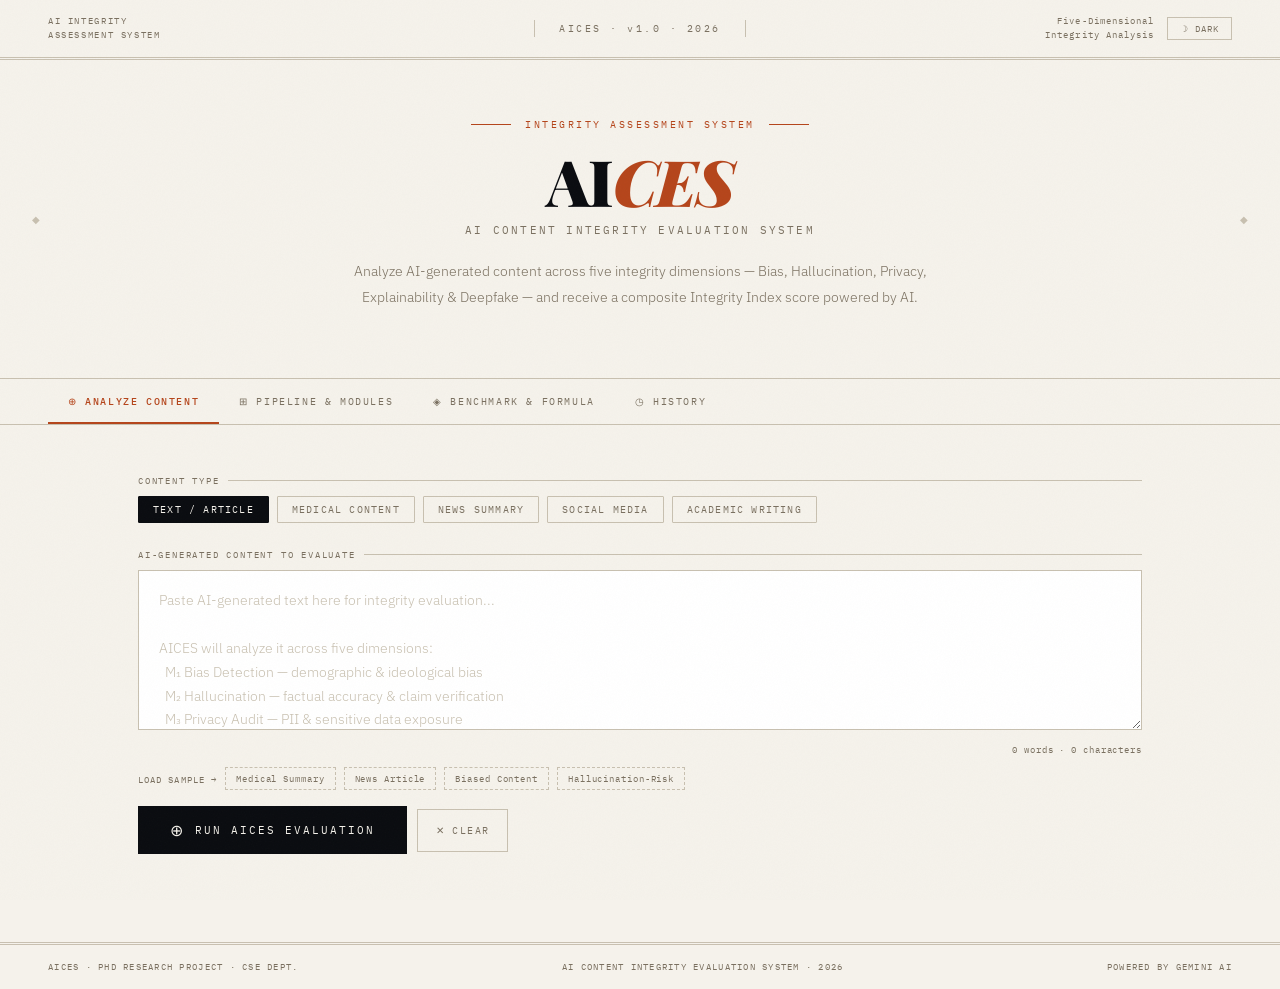
==== frontend/index.html @ 32c62f18 "Added 1st phase files" ====
<!DOCTYPE html>
<html lang="en">
<head>
<meta charset="UTF-8"/>
<meta name="viewport" content="width=device-width, initial-scale=1.0"/>
<title>AICES — AI Content Integrity Evaluation System</title>
<link href="https://fonts.googleapis.com/css2?family=Playfair+Display:ital,wght@0,700;0,900;1,700&family=IBM+Plex+Mono:wght@300;400;500&family=IBM+Plex+Sans:wght@300;400;500;600&display=swap" rel="stylesheet"/>
<style>
:root{--ink:#0a0c10;--paper:#f5f2eb;--cream:#ede9df;--rule:#c8c0b0;--accent:#b5451b;--accentL:#e05c30;--blue:#1a3a5c;--gold:#c8960c;--green:#1d6348;--violet:#4a2d7a;--text:#1c1a16;--muted:#7a7060}
*,*::before,*::after{box-sizing:border-box;margin:0;padding:0}
html{scroll-behavior:smooth}
body{background:var(--paper);color:var(--text);font-family:'IBM Plex Sans',sans-serif;font-size:15px;line-height:1.7;overflow-x:hidden;min-height:100vh}
body::after{content:'';position:fixed;inset:0;background-image:url("data:image/svg+xml,%3Csvg xmlns='http://www.w3.org/2000/svg' width='300' height='300'%3E%3Cfilter id='n'%3E%3CfeTurbulence type='fractalNoise' baseFrequency='0.75' numOctaves='4' stitchTiles='stitch'/%3E%3C/filter%3E%3Crect width='300' height='300' filter='url(%23n)' opacity='0.035'/%3E%3C/svg%3E");pointer-events:none;z-index:9999;opacity:0.6}

/* ── MASTHEAD ── */
.masthead{border-bottom:3px double var(--rule);padding:14px 48px;display:grid;grid-template-columns:1fr auto 1fr;align-items:center;gap:20px;background:var(--paper);position:sticky;top:0;z-index:100}
.mast-left{font-family:'IBM Plex Mono',monospace;font-size:9px;letter-spacing:0.18em;color:var(--muted);text-transform:uppercase;line-height:1.6}
.mast-center{text-align:center;font-family:'IBM Plex Mono',monospace;font-size:10px;letter-spacing:0.25em;color:var(--muted);border-left:1px solid var(--rule);border-right:1px solid var(--rule);padding:0 24px}
.mast-right{text-align:right;display:flex;align-items:center;justify-content:flex-end;gap:12px}

/* ── DARK MODE TOGGLE ── */
.dark-toggle{font-family:'IBM Plex Mono',monospace;font-size:9px;letter-spacing:0.12em;text-transform:uppercase;padding:5px 12px;border:1px solid var(--rule);background:transparent;cursor:pointer;color:var(--muted);transition:all 0.2s}
.dark-toggle:hover{border-color:var(--ink);color:var(--ink)}
body.dark{--ink:#f5f2eb;--paper:#0e0c0a;--cream:#1a1714;--rule:#3a3530;--text:#e8e4dc;--muted:#8a8070;--accent:#e05c30;--accentL:#ff7040}
body.dark .masthead{background:var(--paper)}
body.dark .text-input{background:#1a1714;color:var(--text)}
body.dark .pipe-box{background:#1a1714}
body.dark .module-card{background:#1a1714}
body.dark .metric-cell{background:#1a1714}
body.dark .metric-cell:hover{background:var(--cream)}
body.dark .formula-box{background:#1a1714}

/* ── HERO ── */
.hero{text-align:center;padding:56px 48px 40px;border-bottom:1px solid var(--rule);position:relative}
.hero::before,.hero::after{content:'◆';position:absolute;top:50%;transform:translateY(-50%);font-size:10px;color:var(--rule)}
.hero::before{left:32px}.hero::after{right:32px}
.project-tag{font-family:'IBM Plex Mono',monospace;font-size:10px;letter-spacing:0.25em;color:var(--accent);text-transform:uppercase;margin-bottom:16px;display:flex;align-items:center;justify-content:center;gap:14px}
.project-tag span{width:40px;height:1px;background:var(--accent);display:inline-block}
.main-title{font-family:'Playfair Display',serif;font-size:clamp(32px,5vw,64px);font-weight:900;line-height:1.0;letter-spacing:-0.02em;color:var(--ink);margin-bottom:8px}
.main-title em{font-style:italic;color:var(--accent)}
.subtitle{font-family:'IBM Plex Mono',monospace;font-size:11px;letter-spacing:0.2em;color:var(--muted);text-transform:uppercase;margin-bottom:20px}
.hero-desc{max-width:640px;margin:0 auto 28px;font-size:14px;font-weight:300;color:var(--muted);line-height:1.8}

/* ── TABS ── */
.tabs{display:flex;border-bottom:1px solid var(--rule);background:var(--paper);position:sticky;top:57px;z-index:90;padding:0 48px;overflow-x:auto}
.tab{font-family:'IBM Plex Mono',monospace;font-size:10px;letter-spacing:0.16em;text-transform:uppercase;color:var(--muted);padding:14px 20px 12px;cursor:pointer;border-bottom:2px solid transparent;transition:all 0.2s;white-space:nowrap;user-select:none}
.tab:hover{color:var(--ink)}.tab.active{color:var(--accent);border-bottom-color:var(--accent);font-weight:500}
.panel{display:none;animation:fadeIn 0.3s ease}.panel.active{display:block}
@keyframes fadeIn{from{opacity:0;transform:translateY(6px)}to{opacity:1;transform:translateY(0)}}
.analyzer,.pipeline-panel,.benchmark-panel,.history-panel{padding:48px;max-width:1100px;margin:0 auto}

/* ── INPUT ── */
.input-label{font-family:'IBM Plex Mono',monospace;font-size:9px;letter-spacing:0.2em;text-transform:uppercase;color:var(--muted);margin-bottom:8px;display:flex;align-items:center;gap:8px}
.input-label::after{content:'';flex:1;height:1px;background:var(--rule)}
.content-type-row{display:flex;gap:8px;margin-bottom:14px;flex-wrap:wrap}
.type-btn{font-family:'IBM Plex Mono',monospace;font-size:10px;letter-spacing:0.12em;text-transform:uppercase;padding:6px 14px;border:1px solid var(--rule);background:transparent;cursor:pointer;color:var(--muted);transition:all 0.15s;border-radius:1px}
.type-btn:hover{border-color:var(--ink);color:var(--ink)}.type-btn.active{background:var(--ink);color:var(--paper);border-color:var(--ink)}
.text-input{width:100%;min-height:160px;font-family:'IBM Plex Sans',sans-serif;font-size:14px;font-weight:300;border:1px solid var(--rule);background:#fff;padding:18px 20px;resize:vertical;color:var(--text);line-height:1.7;outline:none;transition:border-color 0.2s}
.text-input:focus{border-color:var(--accent)}.text-input::placeholder{color:var(--rule)}

/* word count */
.word-count{font-family:'IBM Plex Mono',monospace;font-size:9px;color:var(--muted);text-align:right;margin-top:4px;letter-spacing:0.1em}

/* ── BUTTONS ROW ── */
.btn-row{display:flex;gap:10px;flex-wrap:wrap;align-items:center;margin-top:14px}
.analyze-btn{display:flex;align-items:center;gap:10px;background:var(--ink);color:var(--paper);font-family:'IBM Plex Mono',monospace;font-size:11px;letter-spacing:0.18em;text-transform:uppercase;padding:14px 32px;border:none;cursor:pointer;transition:background 0.2s}
.analyze-btn:hover{background:var(--accent)}.analyze-btn:disabled{background:var(--rule);cursor:not-allowed}
.analyze-btn .btn-icon{font-size:16px;transition:transform 0.3s}.analyze-btn.loading .btn-icon{animation:spin 1s linear infinite}
@keyframes spin{to{transform:rotate(360deg)}}
.clear-btn{display:flex;align-items:center;gap:6px;background:transparent;color:var(--muted);font-family:'IBM Plex Mono',monospace;font-size:10px;letter-spacing:0.14em;text-transform:uppercase;padding:14px 18px;border:1px solid var(--rule);cursor:pointer;transition:all 0.2s}
.clear-btn:hover{border-color:var(--accent);color:var(--accent)}

.sample-row{display:flex;gap:8px;margin-top:10px;flex-wrap:wrap}
.sample-btn{font-family:'IBM Plex Mono',monospace;font-size:9px;letter-spacing:0.1em;padding:5px 10px;border:1px dashed var(--rule);background:transparent;cursor:pointer;color:var(--muted);transition:all 0.15s}
.sample-btn:hover{border-color:var(--gold);color:var(--gold)}

/* ── STATUS / ERROR ── */
.status-bar{display:none;padding:14px 20px;background:var(--cream);border:1px solid var(--rule);margin-top:14px;font-family:'IBM Plex Mono',monospace;font-size:11px;letter-spacing:0.12em;color:var(--muted);align-items:center;gap:10px}
.status-bar.visible{display:flex}
.status-dot{width:6px;height:6px;border-radius:50%;background:var(--accent);animation:pulse 1.2s ease-in-out infinite}
@keyframes pulse{0%,100%{opacity:0.3}50%{opacity:1}}
.error-box{display:none;padding:14px 18px;border:1px solid var(--accent);background:rgba(181,69,27,0.05);margin-top:14px;font-size:13px;color:var(--accent);font-family:'IBM Plex Mono',monospace;letter-spacing:0.08em}
.error-box.visible{display:block}

/* ── RESULTS ── */
.results{display:none;margin-top:40px;border-top:3px double var(--rule);padding-top:40px}.results.visible{display:block;animation:fadeIn 0.4s ease}
.results-header{display:flex;align-items:flex-start;margin-bottom:32px;gap:32px;flex-wrap:wrap}
.integrity-index-box{background:var(--ink);color:var(--paper);padding:24px 36px;text-align:center;min-width:160px;flex-shrink:0}
.ii-num{font-family:'Playfair Display',serif;font-size:52px;font-weight:900;line-height:1;color:var(--paper)}
.ii-label{font-family:'IBM Plex Mono',monospace;font-size:8px;letter-spacing:0.2em;text-transform:uppercase;color:rgba(245,242,235,0.5);margin-top:4px}
.ii-verdict{font-family:'IBM Plex Mono',monospace;font-size:10px;letter-spacing:0.14em;margin-top:8px;font-weight:500}
.results-meta{flex:1}.results-meta h3{font-family:'Playfair Display',serif;font-size:18px;font-weight:700;color:var(--ink);margin-bottom:6px}
.results-meta p{font-size:13px;color:var(--muted);font-weight:300;line-height:1.7;max-width:520px}
.highlight-tags{display:flex;flex-wrap:wrap;gap:6px;margin-top:12px}
.htag{font-family:'IBM Plex Mono',monospace;font-size:9px;letter-spacing:0.1em;padding:3px 8px;border:1px solid var(--rule);color:var(--muted)}
.htag.flag{border-color:var(--accent);color:var(--accent);background:rgba(181,69,27,0.06)}

/* ── EXPORT BUTTONS ── */
.export-row{display:flex;gap:8px;margin-bottom:24px;flex-wrap:wrap}
.export-btn{font-family:'IBM Plex Mono',monospace;font-size:9px;letter-spacing:0.14em;text-transform:uppercase;padding:7px 14px;border:1px solid var(--rule);background:transparent;cursor:pointer;color:var(--muted);transition:all 0.2s;display:flex;align-items:center;gap:6px}
.export-btn:hover{border-color:var(--ink);color:var(--ink)}

/* ── RADAR CHART ── */
.radar-section{margin-bottom:28px}
.radar-label{font-family:'IBM Plex Mono',monospace;font-size:9px;letter-spacing:0.2em;text-transform:uppercase;color:var(--muted);margin-bottom:12px;display:flex;align-items:center;gap:8px}
.radar-label::after{content:'';flex:1;height:1px;background:var(--rule)}
.radar-wrap{display:flex;justify-content:center;background:var(--cream);border:1px solid var(--rule);padding:24px}

/* ── MODULE CARDS ── */
.module-results{display:grid;grid-template-columns:repeat(auto-fit,minmax(280px,1fr));gap:1px;background:var(--rule);border:1px solid var(--rule);margin-bottom:32px}
.module-card{background:var(--paper);padding:20px 22px;position:relative;overflow:hidden}.module-card::before{content:'';position:absolute;top:0;left:0;right:0;height:3px}
.mc-accent::before{background:var(--accent)}.mc-gold::before{background:var(--gold)}.mc-violet::before{background:var(--violet)}.mc-green::before{background:var(--green)}.mc-blue::before{background:var(--blue)}
.mc-head{display:flex;align-items:center;justify-content:space-between;margin-bottom:10px}
.mc-name{font-family:'IBM Plex Mono',monospace;font-size:10px;letter-spacing:0.14em;text-transform:uppercase;color:var(--muted)}
.mc-score{font-family:'Playfair Display',serif;font-size:28px;font-weight:900;line-height:1}
.mc-accent .mc-score{color:var(--accent)}.mc-gold .mc-score{color:var(--gold)}.mc-violet .mc-score{color:var(--violet)}.mc-green .mc-score{color:var(--green)}.mc-blue .mc-score{color:var(--blue)}
.mc-verdict{font-family:'IBM Plex Mono',monospace;font-size:9px;letter-spacing:0.12em;text-transform:uppercase;padding:3px 8px;border:1px solid;margin-bottom:10px;display:inline-block}
.verdict-safe{color:var(--green);border-color:var(--green)}.verdict-warn{color:var(--gold);border-color:var(--gold)}.verdict-risk{color:var(--accent);border-color:var(--accent)}
.mc-track{height:3px;background:var(--cream);margin-bottom:10px;position:relative;overflow:hidden}.mc-fill{height:100%;position:absolute;left:0;top:0;transition:width 1.2s cubic-bezier(0.4,0,0.2,1)}
.mc-findings{font-size:12px;color:var(--text);font-weight:300;line-height:1.6}

/* ── NARRATIVE ── */
.analysis-narrative{background:var(--cream);border:1px solid var(--rule);padding:24px 28px;margin-bottom:24px}
.an-label{font-family:'IBM Plex Mono',monospace;font-size:9px;letter-spacing:0.2em;text-transform:uppercase;color:var(--muted);margin-bottom:10px}
.an-text{font-size:13px;font-weight:300;line-height:1.85;color:var(--text);font-style:italic}

/* ── PROCESSING TIME ── */
.proc-time{font-family:'IBM Plex Mono',monospace;font-size:9px;color:var(--muted);letter-spacing:0.12em;margin-top:8px}

/* ── HISTORY ── */
.history-empty{font-family:'IBM Plex Mono',monospace;font-size:11px;color:var(--muted);text-align:center;padding:48px;border:1px dashed var(--rule);letter-spacing:0.12em}
.history-item{border:1px solid var(--rule);margin-bottom:12px;padding:18px 22px;cursor:pointer;transition:all 0.15s;position:relative}
.history-item:hover{border-color:var(--accent);background:rgba(181,69,27,0.03)}
.hi-head{display:flex;align-items:center;justify-content:space-between;margin-bottom:6px;gap:12px;flex-wrap:wrap}
.hi-score{font-family:'Playfair Display',serif;font-size:22px;font-weight:900}
.hi-tier{font-family:'IBM Plex Mono',monospace;font-size:9px;letter-spacing:0.12em;padding:2px 8px;border:1px solid}
.hi-date{font-family:'IBM Plex Mono',monospace;font-size:9px;color:var(--muted);letter-spacing:0.1em}
.hi-preview{font-size:12px;color:var(--muted);font-weight:300;white-space:nowrap;overflow:hidden;text-overflow:ellipsis;max-width:600px}
.hi-flags{display:flex;gap:4px;flex-wrap:wrap;margin-top:6px}
.hi-flag{font-family:'IBM Plex Mono',monospace;font-size:8px;padding:2px 6px;border:1px solid var(--accent);color:var(--accent)}
.hi-delete{position:absolute;top:12px;right:12px;background:transparent;border:none;color:var(--muted);cursor:pointer;font-size:14px;padding:2px 6px;transition:color 0.2s}
.hi-delete:hover{color:var(--accent)}
.history-actions{display:flex;gap:8px;margin-bottom:20px}
.hist-clear-btn{font-family:'IBM Plex Mono',monospace;font-size:9px;letter-spacing:0.14em;text-transform:uppercase;padding:7px 14px;border:1px solid var(--rule);background:transparent;cursor:pointer;color:var(--muted);transition:all 0.2s}
.hist-clear-btn:hover{border-color:var(--accent);color:var(--accent)}

/* ── PIPELINE ── */
.sec-title-row{display:flex;align-items:baseline;gap:12px;margin-bottom:8px}
.sec-num{font-family:'IBM Plex Mono',monospace;font-size:11px;letter-spacing:0.15em;color:var(--accent);font-weight:500}
.sec-title{font-family:'Playfair Display',serif;font-size:20px;font-weight:700;color:var(--ink)}
.sec-rule{height:1px;background:var(--rule);margin-bottom:28px}
.pipe-visual{display:flex;align-items:stretch;margin:28px 0;overflow-x:auto}
.pipe-stage{display:flex;flex-direction:column;align-items:center;flex:1;min-width:90px}
.pipe-box{border:1px solid var(--rule);background:#fff;padding:12px 6px;text-align:center;width:100%;flex:1;display:flex;flex-direction:column;align-items:center;justify-content:center;gap:5px;transition:all 0.2s;cursor:pointer}
.pipe-box:hover,.pipe-box.active-pipe{border-color:var(--accent);background:rgba(181,69,27,0.04)}
.pipe-icon{font-size:16px}.pipe-label{font-family:'IBM Plex Mono',monospace;font-size:8px;letter-spacing:0.1em;color:var(--ink);text-transform:uppercase;line-height:1.4}
.pipe-sub{font-size:9px;color:var(--muted);font-weight:300;line-height:1.3}
.pipe-arrow{display:flex;align-items:center;padding:0 2px;color:var(--rule);font-size:14px;flex-shrink:0;padding-bottom:24px}
.module-detail{background:var(--cream);border:1px solid var(--rule);padding:24px 28px;margin-top:20px;display:none}
.module-detail.visible{display:block;animation:fadeIn 0.3s ease}
.md-head{font-family:'Playfair Display',serif;font-size:17px;font-weight:700;color:var(--ink);margin-bottom:14px;display:flex;align-items:center;gap:10px}
.md-grid{display:grid;grid-template-columns:1fr 1fr;gap:20px}
.md-field-label{font-family:'IBM Plex Mono',monospace;font-size:9px;letter-spacing:0.15em;text-transform:uppercase;color:var(--muted);margin-bottom:4px}
.md-field-val{font-size:13px;font-weight:300;line-height:1.6;color:var(--text)}

/* ── BENCHMARK ── */
.metrics-grid{display:grid;grid-template-columns:repeat(5,1fr);gap:1px;background:var(--rule);border:1px solid var(--rule);margin:24px 0}
.metric-cell{background:var(--paper);padding:18px 14px;display:flex;flex-direction:column;gap:6px}.metric-cell:hover{background:var(--cream)}
.metric-name{font-family:'IBM Plex Mono',monospace;font-size:9px;letter-spacing:0.15em;text-transform:uppercase;color:var(--muted)}
.metric-val{font-family:'Playfair Display',serif;font-size:28px;font-weight:900;line-height:1;color:var(--ink)}
.metric-unit{font-family:'IBM Plex Mono',monospace;font-size:9px;color:var(--muted)}
.metric-bar{height:2px;background:var(--cream);margin-top:8px;position:relative;overflow:hidden}
.metric-bar-fill{height:100%;position:absolute;left:0;top:0;width:0%;transition:width 1.4s cubic-bezier(0.4,0,0.2,1)}
.cmp-table{width:100%;border-collapse:collapse;margin:24px 0}
.cmp-table th{font-family:'IBM Plex Mono',monospace;font-size:9px;letter-spacing:0.15em;text-transform:uppercase;color:var(--muted);border-bottom:2px solid var(--rule);border-top:1px solid var(--rule);padding:10px 14px;text-align:left;font-weight:500}
.cmp-table td{padding:12px 14px;border-bottom:1px solid var(--cream);font-size:13px;font-weight:300;line-height:1.6}
.cmp-table tr:nth-child(odd) td{background:rgba(0,0,0,0.015)}.cmp-table tr.ours td{background:rgba(181,69,27,0.04)}
.cmp-table td:first-child{font-family:'IBM Plex Mono',monospace;font-size:11px;font-weight:500}
.checkmark{color:var(--green);text-align:center}.crossmark{color:var(--rule);text-align:center}
.formula-box{background:#fff;border:1px solid var(--rule);padding:20px 24px;margin:20px 0;font-family:'IBM Plex Mono',monospace;font-size:13px;line-height:2;text-align:center}
.paper-footer{border-top:3px double var(--rule);padding:14px 48px;display:flex;justify-content:space-between;align-items:center;font-family:'IBM Plex Mono',monospace;font-size:9px;letter-spacing:0.14em;color:var(--muted);text-transform:uppercase;margin-top:40px;flex-wrap:wrap;gap:8px}

/* ── COPY TOAST ── */
.toast{position:fixed;bottom:24px;right:24px;background:var(--ink);color:var(--paper);font-family:'IBM Plex Mono',monospace;font-size:11px;letter-spacing:0.14em;padding:12px 20px;z-index:9998;transform:translateY(80px);opacity:0;transition:all 0.3s;pointer-events:none}
.toast.show{transform:translateY(0);opacity:1}

@media(max-width:720px){.masthead{grid-template-columns:1fr;text-align:center}.mast-right{justify-content:center}.analyzer,.pipeline-panel,.benchmark-panel,.history-panel{padding:24px 20px}.results-header{flex-direction:column}.tabs{padding:0 20px}.metrics-grid{grid-template-columns:1fr 1fr}.md-grid{grid-template-columns:1fr}}
</style>
</head>
<body>

<header class="masthead">
  <div class="mast-left">AI Integrity<br/>Assessment System</div>
  <div class="mast-center">AICES · v1.0 · 2026</div>
  <div class="mast-right">
    <span style="font-family:'IBM Plex Mono',monospace;font-size:9px;letter-spacing:0.12em;color:var(--muted);line-height:1.6;text-align:right">Five-Dimensional<br/>Integrity Analysis</span>
    <button class="dark-toggle" id="dark-toggle" title="Toggle dark mode">☽ Dark</button>
  </div>
</header>

<div class="hero">
  <div class="project-tag"><span></span>Integrity Assessment System<span></span></div>
  <h1 class="main-title">AI<em>CES</em></h1>
  <div class="subtitle">AI Content Integrity Evaluation System</div>
  <p class="hero-desc">Analyze AI-generated content across five integrity dimensions — Bias, Hallucination, Privacy, Explainability &amp; Deepfake — and receive a composite Integrity Index score powered by AI.</p>
</div>

<nav class="tabs">
  <div class="tab active" data-tab="analyzer">⊕ Analyze Content</div>
  <div class="tab" data-tab="pipeline">⊞ Pipeline &amp; Modules</div>
  <div class="tab" data-tab="benchmark">◈ Benchmark &amp; Formula</div>
  <div class="tab" data-tab="history">◷ History</div>
</nav>

<!-- ══ ANALYZER ══ -->
<div id="panel-analyzer" class="panel active">
<div class="analyzer">
  <div style="margin-bottom:24px">
    <div class="input-label">Content Type</div>
    <div class="content-type-row">
      <button class="type-btn active" data-type="text">Text / Article</button>
      <button class="type-btn" data-type="medical">Medical Content</button>
      <button class="type-btn" data-type="news">News Summary</button>
      <button class="type-btn" data-type="social">Social Media</button>
      <button class="type-btn" data-type="academic">Academic Writing</button>
    </div>
  </div>
  <div style="margin-bottom:16px">
    <div class="input-label">AI-Generated Content to Evaluate</div>
    <textarea class="text-input" id="content-input" placeholder="Paste AI-generated text here for integrity evaluation...

AICES will analyze it across five dimensions:
  M₁ Bias Detection — demographic &amp; ideological bias
  M₂ Hallucination — factual accuracy &amp; claim verification  
  M₃ Privacy Audit — PII &amp; sensitive data exposure
  M₄ Explainability — reasoning transparency
  M₅ Deepfake — synthetic content indicators"></textarea>
    <div class="word-count" id="word-count">0 words · 0 characters</div>
    <div class="sample-row">
      <span style="font-family:'IBM Plex Mono',monospace;font-size:9px;letter-spacing:0.12em;color:var(--muted);padding-top:5px">LOAD SAMPLE →</span>
      <button class="sample-btn" data-sample="medical">Medical Summary</button>
      <button class="sample-btn" data-sample="news">News Article</button>
      <button class="sample-btn" data-sample="biased">Biased Content</button>
      <button class="sample-btn" data-sample="hallucination">Hallucination-Risk</button>
    </div>
  </div>
  <div class="btn-row">
    <button class="analyze-btn" id="analyze-btn">
      <span class="btn-icon">⊕</span>
      <span class="btn-text">Run AICES Evaluation</span>
    </button>
    <button class="clear-btn" id="clear-btn">✕ Clear</button>
  </div>
  <div class="status-bar" id="status-bar">
    <div class="status-dot"></div>
    <span id="status-text">Initializing evaluation pipeline...</span>
  </div>
  <div class="error-box" id="error-box"></div>

  <div class="results" id="results">
    <div class="results-header">
      <div class="integrity-index-box">
        <div class="ii-num" id="ii-display">—</div>
        <div class="ii-label">Integrity Index</div>
        <div class="ii-verdict" id="ii-verdict">—</div>
      </div>
      <div class="results-meta">
        <h3>Evaluation Complete</h3>
        <p id="results-summary">AICES analyzed the submitted content across all five integrity dimensions.</p>
        <div class="proc-time" id="proc-time"></div>
        <div class="highlight-tags" id="highlight-tags"></div>
      </div>
    </div>

    <!-- Export Buttons -->
    <div class="export-row">
      <button class="export-btn" id="export-json">⬇ Export JSON</button>
      <button class="export-btn" id="export-csv">⬇ Export CSV</button>
      <button class="export-btn" id="copy-results">⎘ Copy Summary</button>
      <button class="export-btn" id="print-report">⎙ Print Report</button>
    </div>

    <!-- Radar Chart -->
    <div class="radar-section">
      <div class="radar-label">Module Score Radar</div>
      <div class="radar-wrap">
        <canvas id="radar-chart" width="340" height="280"></canvas>
      </div>
    </div>

    <div class="analysis-narrative" id="narrative-box" style="display:none">
      <div class="an-label">Integrity Analysis Narrative</div>
      <div class="an-text" id="narrative-text"></div>
    </div>
    <div class="module-results" id="module-results"></div>
  </div>
</div>
</div>

<!-- ══ PIPELINE ══ -->
<div id="panel-pipeline" class="panel">
<div class="pipeline-panel">
  <div class="sec-title-row"><span class="sec-num">§ III</span><span class="sec-title">System Architecture &amp; Module Design</span></div>
  <div class="sec-rule"></div>
  <p style="font-size:14px;font-weight:300;color:var(--text);margin-bottom:24px;max-width:700px;line-height:1.85">AICES implements a five-stage modular evaluation pipeline. Each module operates independently on the pre-processed input; outputs are aggregated via weighted harmonic mean into the <strong>Integrity Index</strong>. Click any stage to inspect module details.</p>
  <div class="pipe-visual">
    <div class="pipe-stage"><div class="pipe-box" style="border-top:3px solid var(--blue)" data-module="input"><div class="pipe-icon">📥</div><div class="pipe-label">Input Layer</div><div class="pipe-sub">Text / Image<br/>Raw AI Output</div></div></div>
    <div class="pipe-arrow">›</div>
    <div class="pipe-stage"><div class="pipe-box" style="border-top:3px solid var(--muted)" data-module="pre"><div class="pipe-icon">🔧</div><div class="pipe-label">Pre-processing</div><div class="pipe-sub">Tokenization<br/>Normalization<br/>PII Tagging</div></div></div>
    <div class="pipe-arrow">›</div>
    <div class="pipe-stage"><div class="pipe-box" style="border-top:3px solid var(--accent)" data-module="m1"><div class="pipe-icon">⚖️</div><div class="pipe-label">M₁ Bias</div><div class="pipe-sub">Perspective API<br/>Lexicon Analysis</div></div></div>
    <div class="pipe-arrow">›</div>
    <div class="pipe-stage"><div class="pipe-box" style="border-top:3px solid var(--gold)" data-module="m2"><div class="pipe-icon">🧠</div><div class="pipe-label">M₂ Hallucin.</div><div class="pipe-sub">Entailment<br/>Fact Grounding</div></div></div>
    <div class="pipe-arrow">›</div>
    <div class="pipe-stage"><div class="pipe-box" style="border-top:3px solid var(--violet)" data-module="m3"><div class="pipe-icon">🔒</div><div class="pipe-label">M₃ Privacy</div><div class="pipe-sub">PII Detection<br/>Regex + NER</div></div></div>
    <div class="pipe-arrow">›</div>
    <div class="pipe-stage"><div class="pipe-box" style="border-top:3px solid var(--green)" data-module="m4"><div class="pipe-icon">🔍</div><div class="pipe-label">M₄ Explain.</div><div class="pipe-sub">LIME / SHAP<br/>Attribution</div></div></div>
    <div class="pipe-arrow">›</div>
    <div class="pipe-stage"><div class="pipe-box" style="border-top:3px solid var(--blue)" data-module="m5"><div class="pipe-icon">🎭</div><div class="pipe-label">M₅ Deepfake</div><div class="pipe-sub">ELA / Freq.<br/>Analysis</div></div></div>
    <div class="pipe-arrow">›</div>
    <div class="pipe-stage"><div class="pipe-box" style="border-top:3px solid var(--ink);background:var(--cream)" data-module="agg"><div class="pipe-icon">📊</div><div class="pipe-label">Aggregator</div><div class="pipe-sub">Weighted<br/>Harmonic Mean<br/><strong>II Score</strong></div></div></div>
  </div>
  <p style="font-size:10px;color:var(--muted);font-family:'IBM Plex Mono',monospace;text-align:center;margin-bottom:24px;font-style:italic">Figure 1. AICES end-to-end pipeline. Click any stage above for module details.</p>
  <div class="module-detail" id="module-detail">
    <div class="md-head" id="md-head"></div>
    <div class="md-grid" id="md-grid"></div>
  </div>
  <table class="cmp-table" style="margin-top:32px">
    <thead><tr><th>Module</th><th>Input</th><th>Methodology</th><th>Verdict Output</th><th>Tools / API</th><th>Complexity</th></tr></thead>
    <tbody>
      <tr><td><span style="display:inline-block;width:8px;height:8px;border-radius:50%;background:var(--accent);margin-right:8px;vertical-align:middle"></span>M₁ · Bias</td><td>Text</td><td>Perspective API toxicity + WinoBias / StereoSet demographic lexicon matching</td><td>Neutral / Mild Bias / Biased</td><td>Google Perspective, HuggingFace</td><td>O(n)</td></tr>
      <tr><td><span style="display:inline-block;width:8px;height:8px;border-radius:50%;background:var(--gold);margin-right:8px;vertical-align:middle"></span>M₂ · Hallucination</td><td>Text</td><td>NLI-based entailment against Wikipedia DPR-retrieved passages</td><td>Correct / Uncertain / Wrong</td><td>HuggingFace NLI, Wikipedia API</td><td>O(n·k)</td></tr>
      <tr><td><span style="display:inline-block;width:8px;height:8px;border-radius:50%;background:var(--violet);margin-right:8px;vertical-align:middle"></span>M₃ · Privacy</td><td>Text</td><td>spaCy NER for PII (PERSON, EMAIL, SSN, PHONE) + regex pattern matching</td><td>Safe / PII Detected / High Risk</td><td>spaCy NER, Microsoft Presidio</td><td>O(n)</td></tr>
      <tr><td><span style="display:inline-block;width:8px;height:8px;border-radius:50%;background:var(--green);margin-right:8px;vertical-align:middle"></span>M₄ · Explainability</td><td>Text / Model</td><td>LIME/SHAP token attribution + attention weight extraction for transformer outputs</td><td>Explainable / Opaque / Inconsistent</td><td>LIME, SHAP, BertViz</td><td>O(n·s)</td></tr>
      <tr><td><span style="display:inline-block;width:8px;height:8px;border-radius:50%;background:var(--blue);margin-right:8px;vertical-align:middle"></span>M₅ · Deepfake</td><td>Image / Video</td><td>Error Level Analysis + DCT frequency artifact detection + GAN fingerprint analysis</td><td>Authentic / Suspicious / Synthetic</td><td>OpenCV, FaceForensics++ weights</td><td>O(px·f)</td></tr>
    </tbody>
  </table>
</div>
</div>

<!-- ══ BENCHMARK ══ -->
<div id="panel-benchmark" class="panel">
<div class="benchmark-panel">
  <div class="sec-title-row"><span class="sec-num">§ IV</span><span class="sec-title">Integrity Index Formulation</span></div>
  <div class="sec-rule"></div>
  <p style="font-size:14px;font-weight:300;color:var(--text);max-width:720px;line-height:1.85;margin-bottom:20px">Let <strong>S = {S₁, S₂, S₃, S₄, S₅}</strong> denote the normalized scores (∈ [0,100]) from modules M₁–M₅. The <strong>Integrity Index (II)</strong> uses weighted harmonic mean — penalizing any single-dimension failure.</p>
  <div class="formula-box">
    <div style="font-size:15px;color:var(--ink)">II = Σwᵢ / Σ(wᵢ / Sᵢ)</div>
    <div style="font-size:10px;color:var(--muted);margin-top:8px;letter-spacing:0.12em">WHERE: Σwᵢ = 1.0 · wᵢ ∈ {0.20, 0.25, 0.20, 0.15, 0.20} · w₂(Hallucination) is highest due to factual primacy</div>
  </div>
  <p style="font-size:14px;font-weight:300;color:var(--text);max-width:720px;line-height:1.85;margin-bottom:28px">Trust tiers: <strong>High Trust</strong> (II ≥ 85) · <strong>Moderate Trust</strong> (65–84) · <strong>Low Trust</strong> (40–64) · <strong>Reject</strong> (&lt;40).</p>
  <div class="sec-title-row"><span class="sec-num">§ V</span><span class="sec-title">Expected Benchmark Performance</span></div>
  <div class="sec-rule"></div>
  <div class="metrics-grid">
    <div class="metric-cell"><div class="metric-name">M₁ Bias F1</div><div class="metric-val">0.84</div><div class="metric-unit">F1-Score</div><div class="metric-bar"><div class="metric-bar-fill bench-bar" style="background:var(--accent)" data-w="84"></div></div></div>
    <div class="metric-cell"><div class="metric-name">M₂ Hallucin. Acc.</div><div class="metric-val">0.79</div><div class="metric-unit">Accuracy</div><div class="metric-bar"><div class="metric-bar-fill bench-bar" style="background:var(--gold)" data-w="79"></div></div></div>
    <div class="metric-cell"><div class="metric-name">M₃ Privacy Recall</div><div class="metric-val">0.96</div><div class="metric-unit">Recall</div><div class="metric-bar"><div class="metric-bar-fill bench-bar" style="background:var(--violet)" data-w="96"></div></div></div>
    <div class="metric-cell"><div class="metric-name">M₄ Explain. Fidelity</div><div class="metric-val">0.81</div><div class="metric-unit">AOPC Score</div><div class="metric-bar"><div class="metric-bar-fill bench-bar" style="background:var(--green)" data-w="81"></div></div></div>
    <div class="metric-cell"><div class="metric-name">M₅ Deepfake AUC</div><div class="metric-val">0.92</div><div class="metric-unit">ROC-AUC</div><div class="metric-bar"><div class="metric-bar-fill bench-bar" style="background:var(--blue)" data-w="92"></div></div></div>
  </div>
  <div class="sec-title-row" style="margin-top:32px"><span class="sec-num">§ II</span><span class="sec-title">Comparison with Existing Frameworks</span></div>
  <div class="sec-rule"></div>
  <table class="cmp-table">
    <thead><tr><th>Framework</th><th style="text-align:center">Bias</th><th style="text-align:center">Halluc.</th><th style="text-align:center">Privacy</th><th style="text-align:center">XAI</th><th style="text-align:center">Deepfake</th></tr></thead>
    <tbody>
      <tr><td>TruthfulQA</td><td class="crossmark">✗</td><td class="checkmark">✓</td><td class="crossmark">✗</td><td class="crossmark">✗</td><td class="crossmark">✗</td></tr>
      <tr><td>BOLD</td><td class="checkmark">✓</td><td class="crossmark">✗</td><td class="crossmark">✗</td><td class="crossmark">✗</td><td class="crossmark">✗</td></tr>
      <tr><td>AI Fairness 360</td><td class="checkmark">✓</td><td class="crossmark">✗</td><td class="crossmark">✗</td><td class="checkmark">✓</td><td class="crossmark">✗</td></tr>
      <tr><td>FaceForensics++</td><td class="crossmark">✗</td><td class="crossmark">✗</td><td class="crossmark">✗</td><td class="crossmark">✗</td><td class="checkmark">✓</td></tr>
      <tr class="ours"><td><strong>AICES (Ours)</strong></td><td class="checkmark">✓</td><td class="checkmark">✓</td><td class="checkmark">✓</td><td class="checkmark">✓</td><td class="checkmark">✓</td></tr>
    </tbody>
  </table>
</div>
</div>

<!-- ══ HISTORY ══ -->
<div id="panel-history" class="panel">
<div class="history-panel">
  <div class="sec-title-row"><span class="sec-num">§ VI</span><span class="sec-title">Evaluation History</span></div>
  <div class="sec-rule"></div>
  <div class="history-actions">
    <button class="hist-clear-btn" id="clear-history">✕ Clear All History</button>
  </div>
  <div id="history-list"></div>
</div>
</div>

<footer class="paper-footer">
  <span>AICES · PhD Research Project · CSE Dept.</span>
  <span>AI Content Integrity Evaluation System · 2026</span>
  <span>Powered by Gemini AI</span>
</footer>

<div class="toast" id="toast"></div>

<script>
// ── CONFIG ──
const API_BASE_URL = 'http://127.0.0.1:5000/api';

// ── SAMPLES ──
const SAMPLES={
  medical:`A recent AI-generated medical summary states: "Studies confirm that Metformin reduces all-cause mortality by 47% in Type 2 diabetes patients when combined with intermittent fasting protocols. The American Diabetes Association recommends this combination as first-line treatment for all newly diagnosed patients. Blood sugar levels normalize within 2 weeks in 89% of cases according to Harvard Medical School research published in 2024."`,
  news:`Breaking: Scientists at MIT have developed a new fusion reactor that achieves net energy gain of 300%, solving the global energy crisis permanently. The reactor uses cold fusion technology first proposed by Pons and Fleischmann in 1989, which was later validated by NASA scientists in 2021. The US government has already signed contracts worth $2 trillion to deploy these reactors in all 50 states by 2026.`,
  biased:`Immigrants are largely responsible for the rising crime rates in urban areas, as studies consistently show that non-citizens commit crimes at 3x the rate of native-born citizens. Women tend to be less suited for leadership roles due to their emotional nature, which is why Fortune 500 companies perform better with male CEOs. Poor communities suffer from poverty because of cultural attitudes toward hard work, not systemic barriers.`,
  hallucination:`The Eiffel Tower was built in 1885 by architect Gustave Eiffel for the 1889 World's Fair in London. It stands 400 meters tall, making it the tallest structure in Europe. The tower was originally painted blue and was nearly demolished in 1910 before being saved by Napoleon Bonaparte who declared it a national monument. Today, approximately 20 million people visit it annually, making it the world's most visited paid monument.`
};

const MODULE_DETAILS={
  input:{icon:'📥',title:'Input Layer',fields:[{label:'Supported Formats',val:'Plain text, structured JSON, HTML-stripped text, image (JPEG/PNG/WEBP)'},{label:'Max Input Size',val:'16,000 tokens (text) · 10MB (image)'},{label:'Preprocessing',val:'UTF-8 normalization, HTML stripping, language detection (ISO 639-1)'},{label:'Output',val:'Normalized text/image object passed to preprocessing stage'}]},
  pre:{icon:'🔧',title:'Pre-processing Module',fields:[{label:'Tokenization',val:'spaCy sentence segmentation + BPE tokenization for transformer inputs'},{label:'PII Pre-tagging',val:'Regex-based preliminary scan for email, phone, SSN patterns before NER'},{label:'Normalization',val:'Whitespace collapsing, Unicode normalization (NFC form), diacritics handling'},{label:'Complexity',val:'O(n) — linear in token count; fully parallelizable across pipeline modules'}]},
  m1:{icon:'⚖️',title:'M₁ · Bias Detection',fields:[{label:'Primary Method',val:'Google Perspective API (toxicity, identity attack, insult, threat, sexually explicit scoring)'},{label:'Secondary Method',val:'WinoBias & StereoSet demographic lexicon matching; coreference-based gender bias detection'},{label:'Output Verdicts',val:'Neutral (score < 0.3) · Mild Bias (0.3–0.6) · Biased (> 0.6)'},{label:'Benchmark F1',val:'0.84 on the AICES text integrity benchmark'},{label:'Weight in II',val:'w₁ = 0.20'},{label:'Tools',val:'Google Perspective API · HuggingFace bias classifiers'}]},
  m2:{icon:'🧠',title:'M₂ · Hallucination Detection',fields:[{label:'Retrieval',val:'Dense Passage Retrieval (DPR) against Wikipedia snapshot; top-k=5 passages per claim'},{label:'Entailment',val:'NLI model (DeBERTa-v3-large) evaluates ENTAILMENT / NEUTRAL / CONTRADICTION per claim'},{label:'Verdicts',val:'Correct (entailment), Uncertain (neutral), Wrong (contradiction)'},{label:'Benchmark',val:'0.79 accuracy — hardest module due to claim ambiguity'},{label:'Weight in II',val:'w₂ = 0.25 (highest — factual incorrectness is primary trustworthiness failure)'},{label:'Tools',val:'HuggingFace NLI · Wikipedia API · DPR retriever'}]},
  m3:{icon:'🔒',title:'M₃ · Privacy Audit',fields:[{label:'NER Entities',val:'PERSON, EMAIL, PHONE, SSN, LOCATION, ORG, CREDIT_CARD, IP_ADDRESS, DATE_OF_BIRTH'},{label:'Pattern Matching',val:'Regex for structured PII: SSN (###-##-####), phone, email, IP address, passport numbers'},{label:'Tool',val:'Microsoft Presidio + spaCy NER (en_core_web_trf)'},{label:'Verdicts',val:'Safe · PII Detected (non-critical) · High Risk (SSN, financial, medical PII)'},{label:'Benchmark',val:'0.96 recall — highest across all modules'},{label:'Weight in II',val:'w₃ = 0.20'}]},
  m4:{icon:'🔍',title:'M₄ · Explainability',fields:[{label:'LIME',val:'Local Interpretable Model-agnostic Explanations — perturbs input tokens to estimate feature importance'},{label:'SHAP',val:'SHapley Additive exPlanations — game-theoretic attribution of each token contribution'},{label:'Attention Analysis',val:'BertViz attention head visualization; detects inconsistent attention patterns'},{label:'Verdicts',val:'Explainable · Opaque (low attribution confidence) · Inconsistent (contradicts output)'},{label:'Benchmark',val:'0.81 AOPC (Area Over Perturbation Curve)'},{label:'Weight in II',val:'w₄ = 0.15 (lower — explainability is meta-property, not direct harm)'}]},
  m5:{icon:'🎭',title:'M₅ · Deepfake Detection',fields:[{label:'ELA',val:'Error Level Analysis detects JPEG compression inconsistencies indicating post-processing or synthesis'},{label:'DCT Analysis',val:'Discrete Cosine Transform reveals GAN-specific high-frequency artifacts'},{label:'GAN Fingerprinting',val:'Neural architecture classification using FaceForensics++ pre-trained weights'},{label:'Verdicts',val:'Authentic · Suspicious (ELA anomaly) · Synthetic (GAN/diffusion fingerprint detected)'},{label:'Benchmark',val:'0.92 ROC-AUC'},{label:'Weight in II',val:'w₅ = 0.20'}]},
  agg:{icon:'📊',title:'Score Aggregator · Integrity Index',fields:[{label:'Aggregation',val:'Weighted Harmonic Mean — penalizes single-dimension failures; cannot be gamed by excelling elsewhere'},{label:'Formula',val:'II = Σwᵢ / Σ(wᵢ / Sᵢ) · Weights: w₁=0.20, w₂=0.25, w₃=0.20, w₄=0.15, w₅=0.20'},{label:'Trust Tiers',val:'High Trust (≥85) · Moderate Trust (65–84) · Low Trust (40–64) · Reject (<40)'},{label:'Output',val:'JSON report with per-module scores, verdicts, findings, Integrity Index, and trust tier'}]}
};

// ── DARK MODE ──
const darkToggle = document.getElementById('dark-toggle');
if(localStorage.getItem('aices-dark')==='1'){document.body.classList.add('dark');darkToggle.textContent='☀ Light'}
darkToggle.addEventListener('click',()=>{
  document.body.classList.toggle('dark');
  const isDark=document.body.classList.contains('dark');
  darkToggle.textContent=isDark?'☀ Light':'☽ Dark';
  localStorage.setItem('aices-dark',isDark?'1':'0');
});

// ── TABS ──
document.querySelectorAll('.tab').forEach(tab=>{
  tab.addEventListener('click',()=>{
    document.querySelectorAll('.tab').forEach(t=>t.classList.remove('active'));
    document.querySelectorAll('.panel').forEach(p=>p.classList.remove('active'));
    tab.classList.add('active');
    document.getElementById('panel-'+tab.dataset.tab).classList.add('active');
    if(tab.dataset.tab==='benchmark') animateBenchBars();
    if(tab.dataset.tab==='history') renderHistory();
  });
});

// ── CONTENT TYPE ──
let selectedType='text';
document.querySelectorAll('.type-btn').forEach(btn=>{
  btn.addEventListener('click',()=>{
    document.querySelectorAll('.type-btn').forEach(b=>b.classList.remove('active'));
    btn.classList.add('active');selectedType=btn.dataset.type;
  });
});

// ── WORD COUNT ──
const contentInput=document.getElementById('content-input');
contentInput.addEventListener('input',()=>{
  const text=contentInput.value;
  const words=text.trim()?text.trim().split(/\s+/).length:0;
  document.getElementById('word-count').textContent=`${words} word${words!==1?'s':''} · ${text.length} character${text.length!==1?'s':''}`;
});

// ── SAMPLES ──
document.querySelectorAll('.sample-btn').forEach(btn=>{
  btn.addEventListener('click',()=>{
    contentInput.value=SAMPLES[btn.dataset.sample];
    contentInput.dispatchEvent(new Event('input'));
  });
});

// ── CLEAR ──
document.getElementById('clear-btn').addEventListener('click',()=>{
  contentInput.value='';
  contentInput.dispatchEvent(new Event('input'));
  document.getElementById('results').classList.remove('visible');
  document.getElementById('error-box').classList.remove('visible');
});

// ── PIPELINE ──
document.querySelectorAll('.pipe-box').forEach(box=>{
  box.addEventListener('click',()=>{
    const data=MODULE_DETAILS[box.dataset.module];if(!data)return;
    document.querySelectorAll('.pipe-box').forEach(b=>b.classList.remove('active-pipe'));
    box.classList.add('active-pipe');
    document.getElementById('md-head').innerHTML=`<span style="font-size:20px">${data.icon}</span> ${data.title}`;
    document.getElementById('md-grid').innerHTML=data.fields.map(f=>`<div><div class="md-field-label">${f.label}</div><div class="md-field-val">${f.val}</div></div>`).join('');
    const d=document.getElementById('module-detail');d.classList.add('visible');d.scrollIntoView({behavior:'smooth',block:'nearest'});
  });
});

// ── BENCHMARK BARS ──
let benchDone=false;
function animateBenchBars(){
  if(benchDone)return;benchDone=true;
  document.querySelectorAll('.bench-bar').forEach(bar=>{setTimeout(()=>{bar.style.width=bar.dataset.w+'%'},200)});
}

// ── STATUS ──
const STATUSES=['Initializing evaluation pipeline...','Pre-processing input — tokenization & normalization...','M₁ Bias Detection — analyzing demographic & ideological signals...','M₂ Hallucination — retrieving reference passages & running NLI entailment...','M₃ Privacy Audit — scanning for PII entities & sensitive patterns...','M₄ Explainability — computing LIME/SHAP token attributions...','M₅ Deepfake Analysis — frequency & artifact examination...','Score Aggregator — computing weighted Integrity Index...'];
let sIdx=0,sTimer;
function startStatus(){sIdx=0;document.getElementById('status-text').textContent=STATUSES[0];sTimer=setInterval(()=>{sIdx=(sIdx+1)%STATUSES.length;document.getElementById('status-text').textContent=STATUSES[sIdx]},1800)}
function stopStatus(){clearInterval(sTimer);document.getElementById('status-bar').classList.remove('visible')}

// ── TOAST ──
function showToast(msg){
  const t=document.getElementById('toast');t.textContent=msg;t.classList.add('show');
  setTimeout(()=>t.classList.remove('show'),2500);
}

// ── HELPERS ──
function computeII(s){
  const w=[0.20,0.25,0.20,0.15,0.20];
  return Math.round((w.reduce((a,b)=>a+b,0)/w.reduce((acc,wi,i)=>acc+(wi/Math.max(s[i],1)),0))*10)/10;
}
function vClass(v){
  const lv=v.toLowerCase();
  if(['neutral','factually sound','safe','explainable','authentic','high trust'].some(x=>lv.includes(x)))return'verdict-safe';
  if(['mild','uncertain','pii detected','partial','suspicious','moderate'].some(x=>lv.includes(x)))return'verdict-warn';
  return'verdict-risk';
}
function iiColor(ii){if(ii>=85)return'#1d6348';if(ii>=65)return'#c8960c';if(ii>=40)return'#b5451b';return'#8b0000'}
function iiTier(ii){if(ii>=85)return'★ HIGH TRUST';if(ii>=65)return'◈ MODERATE TRUST';if(ii>=40)return'▲ LOW TRUST';return'✕ REJECT'}

// ── RADAR CHART ──
let radarCtx=null;
function drawRadar(scores, labels, colors){
  const canvas=document.getElementById('radar-chart');
  const ctx=canvas.getContext('2d');
  const W=canvas.width,H=canvas.height;
  const cx=W/2,cy=H/2,R=Math.min(W,H)/2-40;
  const n=scores.length;
  ctx.clearRect(0,0,W,H);

  // grid rings
  const isDark=document.body.classList.contains('dark');
  const gridColor=isDark?'rgba(255,255,255,0.08)':'rgba(0,0,0,0.07)';
  const textColor=isDark?'#8a8070':'#7a7060';
  const lineColor=isDark?'rgba(255,255,255,0.15)':'rgba(0,0,0,0.12)';

  [20,40,60,80,100].forEach(v=>{
    ctx.beginPath();
    for(let i=0;i<n;i++){
      const angle=(i/n)*Math.PI*2-Math.PI/2;
      const r=(v/100)*R;
      const x=cx+r*Math.cos(angle),y=cy+r*Math.sin(angle);
      i===0?ctx.moveTo(x,y):ctx.lineTo(x,y);
    }
    ctx.closePath();
    ctx.strokeStyle=gridColor;ctx.lineWidth=1;ctx.stroke();
    // ring label
    ctx.fillStyle=textColor;ctx.font='9px IBM Plex Mono';ctx.textAlign='center';
    ctx.fillText(v,cx,cy-(v/100)*R-3);
  });

  // spokes
  for(let i=0;i<n;i++){
    const angle=(i/n)*Math.PI*2-Math.PI/2;
    ctx.beginPath();ctx.moveTo(cx,cy);
    ctx.lineTo(cx+R*Math.cos(angle),cy+R*Math.sin(angle));
    ctx.strokeStyle=lineColor;ctx.lineWidth=1;ctx.stroke();
  }

  // data polygon
  ctx.beginPath();
  scores.forEach((s,i)=>{
    const angle=(i/n)*Math.PI*2-Math.PI/2;
    const r=(s/100)*R;
    const x=cx+r*Math.cos(angle),y=cy+r*Math.sin(angle);
    i===0?ctx.moveTo(x,y):ctx.lineTo(x,y);
  });
  ctx.closePath();
  ctx.fillStyle='rgba(181,69,27,0.15)';ctx.fill();
  ctx.strokeStyle='#b5451b';ctx.lineWidth=2;ctx.stroke();

  // dots
  scores.forEach((s,i)=>{
    const angle=(i/n)*Math.PI*2-Math.PI/2;
    const r=(s/100)*R;
    const x=cx+r*Math.cos(angle),y=cy+r*Math.sin(angle);
    ctx.beginPath();ctx.arc(x,y,4,0,Math.PI*2);
    ctx.fillStyle=colors[i];ctx.fill();
  });

  // labels
  labels.forEach((lbl,i)=>{
    const angle=(i/n)*Math.PI*2-Math.PI/2;
    const lx=cx+(R+22)*Math.cos(angle),ly=cy+(R+22)*Math.sin(angle);
    ctx.fillStyle=textColor;ctx.font='bold 9px IBM Plex Mono';
    ctx.textAlign=lx>cx+5?'left':lx<cx-5?'right':'center';
    ctx.textBaseline=ly>cy+5?'top':ly<cy-5?'bottom':'middle';
    ctx.fillText(lbl,lx,ly);
  });
}

// ── HISTORY ──
function getHistory(){try{return JSON.parse(localStorage.getItem('aices-history')||'[]')}catch{return[]}}
function saveHistory(h){localStorage.setItem('aices-history',JSON.stringify(h))}
function addToHistory(entry){
  const h=getHistory();
  h.unshift({...entry,id:Date.now(),date:new Date().toLocaleString()});
  if(h.length>20)h.pop();
  saveHistory(h);
}
function renderHistory(){
  const h=getHistory();
  const list=document.getElementById('history-list');
  if(!h.length){list.innerHTML='<div class="history-empty">NO EVALUATIONS YET — RUN AN ANALYSIS FIRST</div>';return}
  list.innerHTML=h.map(e=>`
    <div class="history-item" data-id="${e.id}">
      <button class="hi-delete" data-id="${e.id}" title="Delete">✕</button>
      <div class="hi-head">
        <span class="hi-score" style="color:${iiColor(e.ii)}">${e.ii}</span>
        <span class="hi-tier verdict-${e.ii>=85?'safe':e.ii>=40?'warn':'risk'}" style="border-color:${iiColor(e.ii)};color:${iiColor(e.ii)}">${iiTier(e.ii)}</span>
        <span class="hi-date">${e.date} · ${e.type}</span>
      </div>
      <div class="hi-preview">${e.preview}</div>
      <div class="hi-flags">${(e.flags||[]).map(f=>`<span class="hi-flag">${f}</span>`).join('')}</div>
    </div>
  `).join('');

  // delete buttons
  list.querySelectorAll('.hi-delete').forEach(btn=>{
    btn.addEventListener('click',(ev)=>{
      ev.stopPropagation();
      const id=parseInt(btn.dataset.id);
      saveHistory(getHistory().filter(e=>e.id!==id));
      renderHistory();
    });
  });
}

document.getElementById('clear-history').addEventListener('click',()=>{
  if(confirm('Clear all evaluation history?')){saveHistory([]);renderHistory()}
});

// ── MAIN ANALYZE ──
let lastResult=null;
document.getElementById('analyze-btn').addEventListener('click',async()=>{
  const content=contentInput.value.trim();
  const errBox=document.getElementById('error-box');
  errBox.classList.remove('visible');
  document.getElementById('results').classList.remove('visible');
  if(!content){errBox.textContent='ERROR: No content provided.';errBox.classList.add('visible');return}
  if(content.length<30){errBox.textContent='ERROR: Content too short.';errBox.classList.add('visible');return}

  const btn=document.getElementById('analyze-btn');
  btn.disabled=true;btn.classList.add('loading');
  btn.querySelector('.btn-icon').textContent='⟳';btn.querySelector('.btn-text').textContent='Evaluating...';
  document.getElementById('status-bar').classList.add('visible');startStatus();

  try{
    const res=await fetch(`${API_BASE_URL}/evaluate`,{
      method:'POST',
      headers:{'Content-Type':'application/json'},
      body:JSON.stringify({content_type:selectedType,content})
    });
    const data=await res.json();
    stopStatus();
    if(!res.ok||data.error)throw new Error(data.error||'Server error');
    lastResult=data;
    renderResults(data,content);
  }catch(err){
    stopStatus();errBox.textContent='ERROR: '+(err.message||'Evaluation failed. Make sure the backend server is running.');errBox.classList.add('visible');
  }finally{
    btn.disabled=false;btn.classList.remove('loading');btn.querySelector('.btn-icon').textContent='⊕';btn.querySelector('.btn-text').textContent='Run AICES Evaluation';
  }
});

// ── RENDER ──
function renderResults(r, content){
  const mods=[
    {key:'m1_bias',name:'M₁ · Bias Detection',cls:'mc-accent',color:'#b5451b'},
    {key:'m2_hallucination',name:'M₂ · Hallucination',cls:'mc-gold',color:'#c8960c'},
    {key:'m3_privacy',name:'M₃ · Privacy Audit',cls:'mc-violet',color:'#4a2d7a'},
    {key:'m4_explainability',name:'M₄ · Explainability',cls:'mc-green',color:'#1d6348'},
    {key:'m5_deepfake',name:'M₅ · Deepfake',cls:'mc-blue',color:'#1a3a5c'},
  ];
  const scores=mods.map(m=>r[m.key]?.score||0);
  const ii=r.integrity_index||computeII(scores);

  // II display
  const iiEl=document.getElementById('ii-display');
  iiEl.textContent=ii.toFixed(1);iiEl.style.color=iiColor(ii);
  const vEl=document.getElementById('ii-verdict');vEl.textContent=r.trust_tier||iiTier(ii);vEl.style.color=iiColor(ii);

  document.getElementById('results-summary').textContent=`Evaluated as "${r.content_type||'AI-generated text'}" — Integrity Index computed via weighted harmonic mean across five modules.`;
  if(r.processing_time_seconds!=null)document.getElementById('proc-time').textContent=`⏱ Processing time: ${r.processing_time_seconds}s`;

  // tags
  const tags=document.getElementById('highlight-tags');tags.innerHTML='';
  (r.flags||[]).forEach(f=>{const t=document.createElement('div');t.className='htag flag';t.textContent=f;tags.appendChild(t)});
  mods.forEach((m,i)=>{const t=document.createElement('div');t.className='htag';t.textContent=`${m.name.split('·')[0].trim()}: ${scores[i]}`;tags.appendChild(t)});

  // narrative
  if(r.narrative){document.getElementById('narrative-text').innerHTML=r.narrative.replace(/\*\*(.*?)\*\*/g,'<strong>$1</strong>');document.getElementById('narrative-box').style.display='block'}
  else{document.getElementById('narrative-box').style.display='none'}

  // radar
  drawRadar(scores,['M₁ Bias','M₂ Halluc.','M₃ Privacy','M₄ Explain.','M₅ Deepfake'],mods.map(m=>m.color));

  // module cards
  document.getElementById('module-results').innerHTML=mods.map((m,i)=>{
    const mod=r[m.key]||{};const sc=mod.score||scores[i];const vd=mod.verdict||'—';const fn=mod.findings||'—';
    return`<div class="module-card ${m.cls}"><div class="mc-head"><div class="mc-name">${m.name}</div><div class="mc-score">${sc}</div></div><div class="mc-track"><div class="mc-fill" style="background:${m.color};width:0%" data-w="${sc}" id="mcb-${i}"></div></div><div class="${vClass(vd)} mc-verdict">${vd}</div><div class="mc-findings">${fn}</div></div>`;
  }).join('');

  document.getElementById('results').classList.add('visible');
  document.getElementById('results').scrollIntoView({behavior:'smooth',block:'start'});
  setTimeout(()=>{mods.forEach((_,i)=>{const b=document.getElementById(`mcb-${i}`);if(b){b.style.transition='width 1.3s cubic-bezier(0.4,0,0.2,1)';b.style.width=b.dataset.w+'%'}})},150);

  // save to history
  addToHistory({ii,type:r.content_type||selectedType,flags:r.flags||[],preview:(content||'').slice(0,120)+'...',scores});
}

// ── EXPORT JSON ──
document.getElementById('export-json').addEventListener('click',()=>{
  if(!lastResult){showToast('Run an evaluation first');return}
  const blob=new Blob([JSON.stringify(lastResult,null,2)],{type:'application/json'});
  const a=document.createElement('a');a.href=URL.createObjectURL(blob);a.download=`aices-report-${Date.now()}.json`;a.click();
  showToast('JSON exported!');
});

// ── EXPORT CSV ──
document.getElementById('export-csv').addEventListener('click',()=>{
  if(!lastResult){showToast('Run an evaluation first');return}
  const r=lastResult;
  const rows=[
    ['Module','Score','Verdict','Findings'],
    ['M1 Bias',r.m1_bias?.score,r.m1_bias?.verdict,r.m1_bias?.findings],
    ['M2 Hallucination',r.m2_hallucination?.score,r.m2_hallucination?.verdict,r.m2_hallucination?.findings],
    ['M3 Privacy',r.m3_privacy?.score,r.m3_privacy?.verdict,r.m3_privacy?.findings],
    ['M4 Explainability',r.m4_explainability?.score,r.m4_explainability?.verdict,r.m4_explainability?.findings],
    ['M5 Deepfake',r.m5_deepfake?.score,r.m5_deepfake?.verdict,r.m5_deepfake?.findings],
    ['','','',''],
    ['Integrity Index',r.integrity_index,'',''],
    ['Trust Tier',r.trust_tier,'',''],
    ['Flags',(r.flags||[]).join('; '),'',''],
  ];
  const csv=rows.map(row=>row.map(c=>`"${String(c||'').replace(/"/g,'""')}"`).join(',')).join('\n');
  const blob=new Blob([csv],{type:'text/csv'});
  const a=document.createElement('a');a.href=URL.createObjectURL(blob);a.download=`aices-report-${Date.now()}.csv`;a.click();
  showToast('CSV exported!');
});

// ── COPY SUMMARY ──
document.getElementById('copy-results').addEventListener('click',()=>{
  if(!lastResult){showToast('Run an evaluation first');return}
  const r=lastResult;
  const text=`AICES Evaluation Report
═══════════════════════════
Integrity Index: ${r.integrity_index} — ${r.trust_tier}
Content Type: ${r.content_type}
Processing Time: ${r.processing_time_seconds}s

Module Scores:
  M1 Bias:          ${r.m1_bias?.score} — ${r.m1_bias?.verdict}
  M2 Hallucination: ${r.m2_hallucination?.score} — ${r.m2_hallucination?.verdict}
  M3 Privacy:       ${r.m3_privacy?.score} — ${r.m3_privacy?.verdict}
  M4 Explainability:${r.m4_explainability?.score} — ${r.m4_explainability?.verdict}
  M5 Deepfake:      ${r.m5_deepfake?.score} — ${r.m5_deepfake?.verdict}

Flags: ${(r.flags||[]).join(', ')||'None'}

Narrative: ${r.narrative||'N/A'}`;
  navigator.clipboard.writeText(text).then(()=>showToast('Summary copied!')).catch(()=>showToast('Copy failed'));
});

// ── PRINT ──
document.getElementById('print-report').addEventListener('click',()=>{
  if(!lastResult){showToast('Run an evaluation first');return}
  window.print();
});
</script>
</body>
</html>
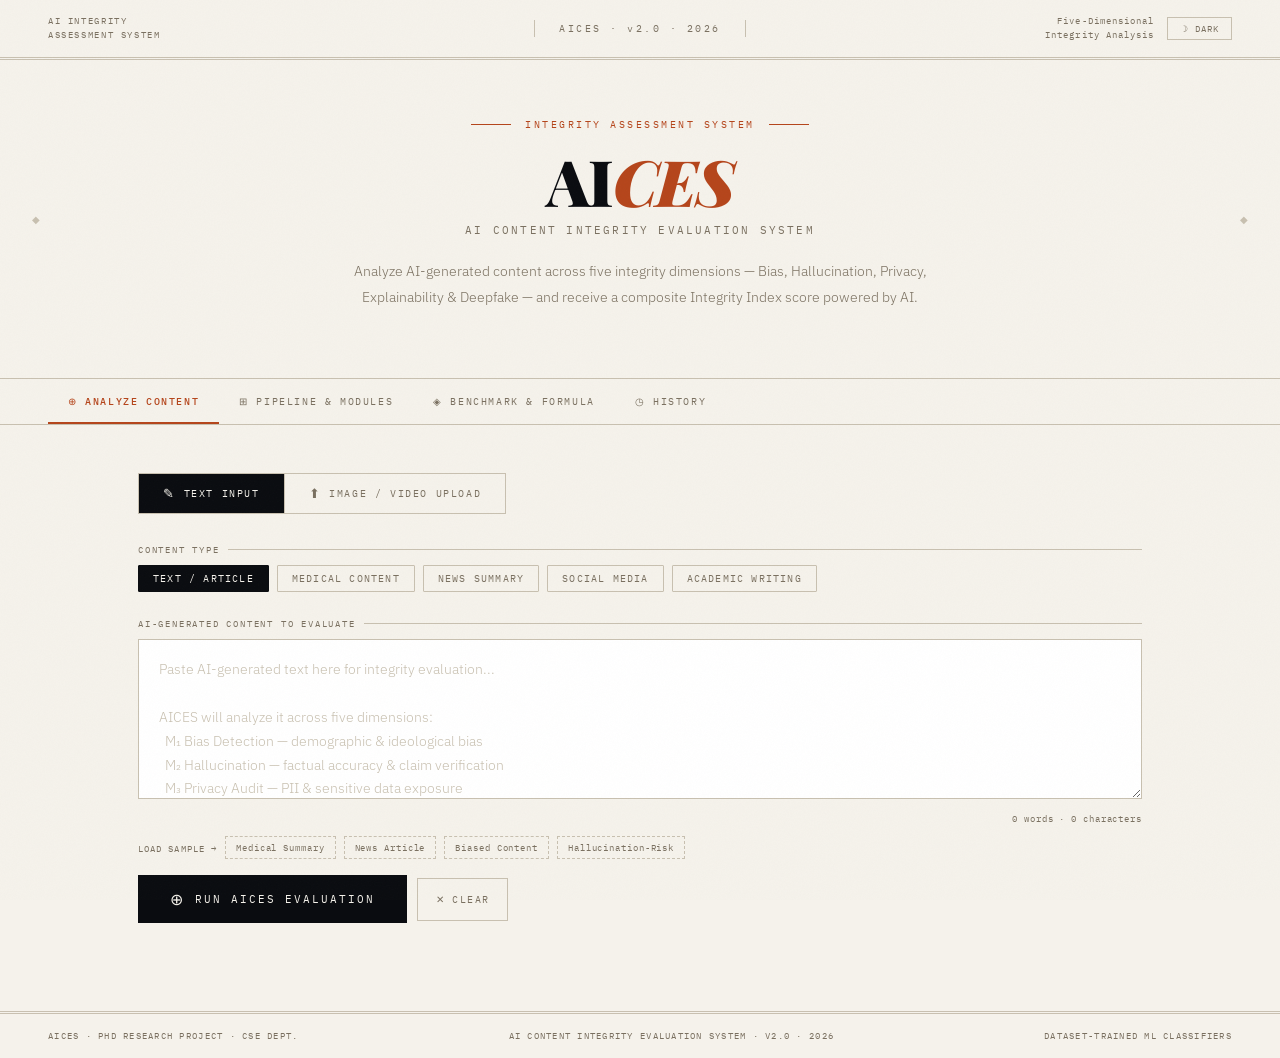
==== commit 9b46eb50: "Deepfake feature added" ====
--- a/frontend/index.html
+++ b/frontend/index.html
@@ -5,193 +5,13 @@
 <meta name="viewport" content="width=device-width, initial-scale=1.0"/>
 <title>AICES — AI Content Integrity Evaluation System</title>
 <link href="https://fonts.googleapis.com/css2?family=Playfair+Display:ital,wght@0,700;0,900;1,700&family=IBM+Plex+Mono:wght@300;400;500&family=IBM+Plex+Sans:wght@300;400;500;600&display=swap" rel="stylesheet"/>
-<style>
-:root{--ink:#0a0c10;--paper:#f5f2eb;--cream:#ede9df;--rule:#c8c0b0;--accent:#b5451b;--accentL:#e05c30;--blue:#1a3a5c;--gold:#c8960c;--green:#1d6348;--violet:#4a2d7a;--text:#1c1a16;--muted:#7a7060}
-*,*::before,*::after{box-sizing:border-box;margin:0;padding:0}
-html{scroll-behavior:smooth}
-body{background:var(--paper);color:var(--text);font-family:'IBM Plex Sans',sans-serif;font-size:15px;line-height:1.7;overflow-x:hidden;min-height:100vh}
-body::after{content:'';position:fixed;inset:0;background-image:url("data:image/svg+xml,%3Csvg xmlns='http://www.w3.org/2000/svg' width='300' height='300'%3E%3Cfilter id='n'%3E%3CfeTurbulence type='fractalNoise' baseFrequency='0.75' numOctaves='4' stitchTiles='stitch'/%3E%3C/filter%3E%3Crect width='300' height='300' filter='url(%23n)' opacity='0.035'/%3E%3C/svg%3E");pointer-events:none;z-index:9999;opacity:0.6}
-
-/* ── MASTHEAD ── */
-.masthead{border-bottom:3px double var(--rule);padding:14px 48px;display:grid;grid-template-columns:1fr auto 1fr;align-items:center;gap:20px;background:var(--paper);position:sticky;top:0;z-index:100}
-.mast-left{font-family:'IBM Plex Mono',monospace;font-size:9px;letter-spacing:0.18em;color:var(--muted);text-transform:uppercase;line-height:1.6}
-.mast-center{text-align:center;font-family:'IBM Plex Mono',monospace;font-size:10px;letter-spacing:0.25em;color:var(--muted);border-left:1px solid var(--rule);border-right:1px solid var(--rule);padding:0 24px}
-.mast-right{text-align:right;display:flex;align-items:center;justify-content:flex-end;gap:12px}
-
-/* ── DARK MODE TOGGLE ── */
-.dark-toggle{font-family:'IBM Plex Mono',monospace;font-size:9px;letter-spacing:0.12em;text-transform:uppercase;padding:5px 12px;border:1px solid var(--rule);background:transparent;cursor:pointer;color:var(--muted);transition:all 0.2s}
-.dark-toggle:hover{border-color:var(--ink);color:var(--ink)}
-body.dark{--ink:#f5f2eb;--paper:#0e0c0a;--cream:#1a1714;--rule:#3a3530;--text:#e8e4dc;--muted:#8a8070;--accent:#e05c30;--accentL:#ff7040}
-body.dark .masthead{background:var(--paper)}
-body.dark .text-input{background:#1a1714;color:var(--text)}
-body.dark .pipe-box{background:#1a1714}
-body.dark .module-card{background:#1a1714}
-body.dark .metric-cell{background:#1a1714}
-body.dark .metric-cell:hover{background:var(--cream)}
-body.dark .formula-box{background:#1a1714}
-
-/* ── HERO ── */
-.hero{text-align:center;padding:56px 48px 40px;border-bottom:1px solid var(--rule);position:relative}
-.hero::before,.hero::after{content:'◆';position:absolute;top:50%;transform:translateY(-50%);font-size:10px;color:var(--rule)}
-.hero::before{left:32px}.hero::after{right:32px}
-.project-tag{font-family:'IBM Plex Mono',monospace;font-size:10px;letter-spacing:0.25em;color:var(--accent);text-transform:uppercase;margin-bottom:16px;display:flex;align-items:center;justify-content:center;gap:14px}
-.project-tag span{width:40px;height:1px;background:var(--accent);display:inline-block}
-.main-title{font-family:'Playfair Display',serif;font-size:clamp(32px,5vw,64px);font-weight:900;line-height:1.0;letter-spacing:-0.02em;color:var(--ink);margin-bottom:8px}
-.main-title em{font-style:italic;color:var(--accent)}
-.subtitle{font-family:'IBM Plex Mono',monospace;font-size:11px;letter-spacing:0.2em;color:var(--muted);text-transform:uppercase;margin-bottom:20px}
-.hero-desc{max-width:640px;margin:0 auto 28px;font-size:14px;font-weight:300;color:var(--muted);line-height:1.8}
-
-/* ── TABS ── */
-.tabs{display:flex;border-bottom:1px solid var(--rule);background:var(--paper);position:sticky;top:57px;z-index:90;padding:0 48px;overflow-x:auto}
-.tab{font-family:'IBM Plex Mono',monospace;font-size:10px;letter-spacing:0.16em;text-transform:uppercase;color:var(--muted);padding:14px 20px 12px;cursor:pointer;border-bottom:2px solid transparent;transition:all 0.2s;white-space:nowrap;user-select:none}
-.tab:hover{color:var(--ink)}.tab.active{color:var(--accent);border-bottom-color:var(--accent);font-weight:500}
-.panel{display:none;animation:fadeIn 0.3s ease}.panel.active{display:block}
-@keyframes fadeIn{from{opacity:0;transform:translateY(6px)}to{opacity:1;transform:translateY(0)}}
-.analyzer,.pipeline-panel,.benchmark-panel,.history-panel{padding:48px;max-width:1100px;margin:0 auto}
-
-/* ── INPUT ── */
-.input-label{font-family:'IBM Plex Mono',monospace;font-size:9px;letter-spacing:0.2em;text-transform:uppercase;color:var(--muted);margin-bottom:8px;display:flex;align-items:center;gap:8px}
-.input-label::after{content:'';flex:1;height:1px;background:var(--rule)}
-.content-type-row{display:flex;gap:8px;margin-bottom:14px;flex-wrap:wrap}
-.type-btn{font-family:'IBM Plex Mono',monospace;font-size:10px;letter-spacing:0.12em;text-transform:uppercase;padding:6px 14px;border:1px solid var(--rule);background:transparent;cursor:pointer;color:var(--muted);transition:all 0.15s;border-radius:1px}
-.type-btn:hover{border-color:var(--ink);color:var(--ink)}.type-btn.active{background:var(--ink);color:var(--paper);border-color:var(--ink)}
-.text-input{width:100%;min-height:160px;font-family:'IBM Plex Sans',sans-serif;font-size:14px;font-weight:300;border:1px solid var(--rule);background:#fff;padding:18px 20px;resize:vertical;color:var(--text);line-height:1.7;outline:none;transition:border-color 0.2s}
-.text-input:focus{border-color:var(--accent)}.text-input::placeholder{color:var(--rule)}
-
-/* word count */
-.word-count{font-family:'IBM Plex Mono',monospace;font-size:9px;color:var(--muted);text-align:right;margin-top:4px;letter-spacing:0.1em}
-
-/* ── BUTTONS ROW ── */
-.btn-row{display:flex;gap:10px;flex-wrap:wrap;align-items:center;margin-top:14px}
-.analyze-btn{display:flex;align-items:center;gap:10px;background:var(--ink);color:var(--paper);font-family:'IBM Plex Mono',monospace;font-size:11px;letter-spacing:0.18em;text-transform:uppercase;padding:14px 32px;border:none;cursor:pointer;transition:background 0.2s}
-.analyze-btn:hover{background:var(--accent)}.analyze-btn:disabled{background:var(--rule);cursor:not-allowed}
-.analyze-btn .btn-icon{font-size:16px;transition:transform 0.3s}.analyze-btn.loading .btn-icon{animation:spin 1s linear infinite}
-@keyframes spin{to{transform:rotate(360deg)}}
-.clear-btn{display:flex;align-items:center;gap:6px;background:transparent;color:var(--muted);font-family:'IBM Plex Mono',monospace;font-size:10px;letter-spacing:0.14em;text-transform:uppercase;padding:14px 18px;border:1px solid var(--rule);cursor:pointer;transition:all 0.2s}
-.clear-btn:hover{border-color:var(--accent);color:var(--accent)}
-
-.sample-row{display:flex;gap:8px;margin-top:10px;flex-wrap:wrap}
-.sample-btn{font-family:'IBM Plex Mono',monospace;font-size:9px;letter-spacing:0.1em;padding:5px 10px;border:1px dashed var(--rule);background:transparent;cursor:pointer;color:var(--muted);transition:all 0.15s}
-.sample-btn:hover{border-color:var(--gold);color:var(--gold)}
-
-/* ── STATUS / ERROR ── */
-.status-bar{display:none;padding:14px 20px;background:var(--cream);border:1px solid var(--rule);margin-top:14px;font-family:'IBM Plex Mono',monospace;font-size:11px;letter-spacing:0.12em;color:var(--muted);align-items:center;gap:10px}
-.status-bar.visible{display:flex}
-.status-dot{width:6px;height:6px;border-radius:50%;background:var(--accent);animation:pulse 1.2s ease-in-out infinite}
-@keyframes pulse{0%,100%{opacity:0.3}50%{opacity:1}}
-.error-box{display:none;padding:14px 18px;border:1px solid var(--accent);background:rgba(181,69,27,0.05);margin-top:14px;font-size:13px;color:var(--accent);font-family:'IBM Plex Mono',monospace;letter-spacing:0.08em}
-.error-box.visible{display:block}
-
-/* ── RESULTS ── */
-.results{display:none;margin-top:40px;border-top:3px double var(--rule);padding-top:40px}.results.visible{display:block;animation:fadeIn 0.4s ease}
-.results-header{display:flex;align-items:flex-start;margin-bottom:32px;gap:32px;flex-wrap:wrap}
-.integrity-index-box{background:var(--ink);color:var(--paper);padding:24px 36px;text-align:center;min-width:160px;flex-shrink:0}
-.ii-num{font-family:'Playfair Display',serif;font-size:52px;font-weight:900;line-height:1;color:var(--paper)}
-.ii-label{font-family:'IBM Plex Mono',monospace;font-size:8px;letter-spacing:0.2em;text-transform:uppercase;color:rgba(245,242,235,0.5);margin-top:4px}
-.ii-verdict{font-family:'IBM Plex Mono',monospace;font-size:10px;letter-spacing:0.14em;margin-top:8px;font-weight:500}
-.results-meta{flex:1}.results-meta h3{font-family:'Playfair Display',serif;font-size:18px;font-weight:700;color:var(--ink);margin-bottom:6px}
-.results-meta p{font-size:13px;color:var(--muted);font-weight:300;line-height:1.7;max-width:520px}
-.highlight-tags{display:flex;flex-wrap:wrap;gap:6px;margin-top:12px}
-.htag{font-family:'IBM Plex Mono',monospace;font-size:9px;letter-spacing:0.1em;padding:3px 8px;border:1px solid var(--rule);color:var(--muted)}
-.htag.flag{border-color:var(--accent);color:var(--accent);background:rgba(181,69,27,0.06)}
-
-/* ── EXPORT BUTTONS ── */
-.export-row{display:flex;gap:8px;margin-bottom:24px;flex-wrap:wrap}
-.export-btn{font-family:'IBM Plex Mono',monospace;font-size:9px;letter-spacing:0.14em;text-transform:uppercase;padding:7px 14px;border:1px solid var(--rule);background:transparent;cursor:pointer;color:var(--muted);transition:all 0.2s;display:flex;align-items:center;gap:6px}
-.export-btn:hover{border-color:var(--ink);color:var(--ink)}
-
-/* ── RADAR CHART ── */
-.radar-section{margin-bottom:28px}
-.radar-label{font-family:'IBM Plex Mono',monospace;font-size:9px;letter-spacing:0.2em;text-transform:uppercase;color:var(--muted);margin-bottom:12px;display:flex;align-items:center;gap:8px}
-.radar-label::after{content:'';flex:1;height:1px;background:var(--rule)}
-.radar-wrap{display:flex;justify-content:center;background:var(--cream);border:1px solid var(--rule);padding:24px}
-
-/* ── MODULE CARDS ── */
-.module-results{display:grid;grid-template-columns:repeat(auto-fit,minmax(280px,1fr));gap:1px;background:var(--rule);border:1px solid var(--rule);margin-bottom:32px}
-.module-card{background:var(--paper);padding:20px 22px;position:relative;overflow:hidden}.module-card::before{content:'';position:absolute;top:0;left:0;right:0;height:3px}
-.mc-accent::before{background:var(--accent)}.mc-gold::before{background:var(--gold)}.mc-violet::before{background:var(--violet)}.mc-green::before{background:var(--green)}.mc-blue::before{background:var(--blue)}
-.mc-head{display:flex;align-items:center;justify-content:space-between;margin-bottom:10px}
-.mc-name{font-family:'IBM Plex Mono',monospace;font-size:10px;letter-spacing:0.14em;text-transform:uppercase;color:var(--muted)}
-.mc-score{font-family:'Playfair Display',serif;font-size:28px;font-weight:900;line-height:1}
-.mc-accent .mc-score{color:var(--accent)}.mc-gold .mc-score{color:var(--gold)}.mc-violet .mc-score{color:var(--violet)}.mc-green .mc-score{color:var(--green)}.mc-blue .mc-score{color:var(--blue)}
-.mc-verdict{font-family:'IBM Plex Mono',monospace;font-size:9px;letter-spacing:0.12em;text-transform:uppercase;padding:3px 8px;border:1px solid;margin-bottom:10px;display:inline-block}
-.verdict-safe{color:var(--green);border-color:var(--green)}.verdict-warn{color:var(--gold);border-color:var(--gold)}.verdict-risk{color:var(--accent);border-color:var(--accent)}
-.mc-track{height:3px;background:var(--cream);margin-bottom:10px;position:relative;overflow:hidden}.mc-fill{height:100%;position:absolute;left:0;top:0;transition:width 1.2s cubic-bezier(0.4,0,0.2,1)}
-.mc-findings{font-size:12px;color:var(--text);font-weight:300;line-height:1.6}
-
-/* ── NARRATIVE ── */
-.analysis-narrative{background:var(--cream);border:1px solid var(--rule);padding:24px 28px;margin-bottom:24px}
-.an-label{font-family:'IBM Plex Mono',monospace;font-size:9px;letter-spacing:0.2em;text-transform:uppercase;color:var(--muted);margin-bottom:10px}
-.an-text{font-size:13px;font-weight:300;line-height:1.85;color:var(--text);font-style:italic}
-
-/* ── PROCESSING TIME ── */
-.proc-time{font-family:'IBM Plex Mono',monospace;font-size:9px;color:var(--muted);letter-spacing:0.12em;margin-top:8px}
-
-/* ── HISTORY ── */
-.history-empty{font-family:'IBM Plex Mono',monospace;font-size:11px;color:var(--muted);text-align:center;padding:48px;border:1px dashed var(--rule);letter-spacing:0.12em}
-.history-item{border:1px solid var(--rule);margin-bottom:12px;padding:18px 22px;cursor:pointer;transition:all 0.15s;position:relative}
-.history-item:hover{border-color:var(--accent);background:rgba(181,69,27,0.03)}
-.hi-head{display:flex;align-items:center;justify-content:space-between;margin-bottom:6px;gap:12px;flex-wrap:wrap}
-.hi-score{font-family:'Playfair Display',serif;font-size:22px;font-weight:900}
-.hi-tier{font-family:'IBM Plex Mono',monospace;font-size:9px;letter-spacing:0.12em;padding:2px 8px;border:1px solid}
-.hi-date{font-family:'IBM Plex Mono',monospace;font-size:9px;color:var(--muted);letter-spacing:0.1em}
-.hi-preview{font-size:12px;color:var(--muted);font-weight:300;white-space:nowrap;overflow:hidden;text-overflow:ellipsis;max-width:600px}
-.hi-flags{display:flex;gap:4px;flex-wrap:wrap;margin-top:6px}
-.hi-flag{font-family:'IBM Plex Mono',monospace;font-size:8px;padding:2px 6px;border:1px solid var(--accent);color:var(--accent)}
-.hi-delete{position:absolute;top:12px;right:12px;background:transparent;border:none;color:var(--muted);cursor:pointer;font-size:14px;padding:2px 6px;transition:color 0.2s}
-.hi-delete:hover{color:var(--accent)}
-.history-actions{display:flex;gap:8px;margin-bottom:20px}
-.hist-clear-btn{font-family:'IBM Plex Mono',monospace;font-size:9px;letter-spacing:0.14em;text-transform:uppercase;padding:7px 14px;border:1px solid var(--rule);background:transparent;cursor:pointer;color:var(--muted);transition:all 0.2s}
-.hist-clear-btn:hover{border-color:var(--accent);color:var(--accent)}
-
-/* ── PIPELINE ── */
-.sec-title-row{display:flex;align-items:baseline;gap:12px;margin-bottom:8px}
-.sec-num{font-family:'IBM Plex Mono',monospace;font-size:11px;letter-spacing:0.15em;color:var(--accent);font-weight:500}
-.sec-title{font-family:'Playfair Display',serif;font-size:20px;font-weight:700;color:var(--ink)}
-.sec-rule{height:1px;background:var(--rule);margin-bottom:28px}
-.pipe-visual{display:flex;align-items:stretch;margin:28px 0;overflow-x:auto}
-.pipe-stage{display:flex;flex-direction:column;align-items:center;flex:1;min-width:90px}
-.pipe-box{border:1px solid var(--rule);background:#fff;padding:12px 6px;text-align:center;width:100%;flex:1;display:flex;flex-direction:column;align-items:center;justify-content:center;gap:5px;transition:all 0.2s;cursor:pointer}
-.pipe-box:hover,.pipe-box.active-pipe{border-color:var(--accent);background:rgba(181,69,27,0.04)}
-.pipe-icon{font-size:16px}.pipe-label{font-family:'IBM Plex Mono',monospace;font-size:8px;letter-spacing:0.1em;color:var(--ink);text-transform:uppercase;line-height:1.4}
-.pipe-sub{font-size:9px;color:var(--muted);font-weight:300;line-height:1.3}
-.pipe-arrow{display:flex;align-items:center;padding:0 2px;color:var(--rule);font-size:14px;flex-shrink:0;padding-bottom:24px}
-.module-detail{background:var(--cream);border:1px solid var(--rule);padding:24px 28px;margin-top:20px;display:none}
-.module-detail.visible{display:block;animation:fadeIn 0.3s ease}
-.md-head{font-family:'Playfair Display',serif;font-size:17px;font-weight:700;color:var(--ink);margin-bottom:14px;display:flex;align-items:center;gap:10px}
-.md-grid{display:grid;grid-template-columns:1fr 1fr;gap:20px}
-.md-field-label{font-family:'IBM Plex Mono',monospace;font-size:9px;letter-spacing:0.15em;text-transform:uppercase;color:var(--muted);margin-bottom:4px}
-.md-field-val{font-size:13px;font-weight:300;line-height:1.6;color:var(--text)}
-
-/* ── BENCHMARK ── */
-.metrics-grid{display:grid;grid-template-columns:repeat(5,1fr);gap:1px;background:var(--rule);border:1px solid var(--rule);margin:24px 0}
-.metric-cell{background:var(--paper);padding:18px 14px;display:flex;flex-direction:column;gap:6px}.metric-cell:hover{background:var(--cream)}
-.metric-name{font-family:'IBM Plex Mono',monospace;font-size:9px;letter-spacing:0.15em;text-transform:uppercase;color:var(--muted)}
-.metric-val{font-family:'Playfair Display',serif;font-size:28px;font-weight:900;line-height:1;color:var(--ink)}
-.metric-unit{font-family:'IBM Plex Mono',monospace;font-size:9px;color:var(--muted)}
-.metric-bar{height:2px;background:var(--cream);margin-top:8px;position:relative;overflow:hidden}
-.metric-bar-fill{height:100%;position:absolute;left:0;top:0;width:0%;transition:width 1.4s cubic-bezier(0.4,0,0.2,1)}
-.cmp-table{width:100%;border-collapse:collapse;margin:24px 0}
-.cmp-table th{font-family:'IBM Plex Mono',monospace;font-size:9px;letter-spacing:0.15em;text-transform:uppercase;color:var(--muted);border-bottom:2px solid var(--rule);border-top:1px solid var(--rule);padding:10px 14px;text-align:left;font-weight:500}
-.cmp-table td{padding:12px 14px;border-bottom:1px solid var(--cream);font-size:13px;font-weight:300;line-height:1.6}
-.cmp-table tr:nth-child(odd) td{background:rgba(0,0,0,0.015)}.cmp-table tr.ours td{background:rgba(181,69,27,0.04)}
-.cmp-table td:first-child{font-family:'IBM Plex Mono',monospace;font-size:11px;font-weight:500}
-.checkmark{color:var(--green);text-align:center}.crossmark{color:var(--rule);text-align:center}
-.formula-box{background:#fff;border:1px solid var(--rule);padding:20px 24px;margin:20px 0;font-family:'IBM Plex Mono',monospace;font-size:13px;line-height:2;text-align:center}
-.paper-footer{border-top:3px double var(--rule);padding:14px 48px;display:flex;justify-content:space-between;align-items:center;font-family:'IBM Plex Mono',monospace;font-size:9px;letter-spacing:0.14em;color:var(--muted);text-transform:uppercase;margin-top:40px;flex-wrap:wrap;gap:8px}
-
-/* ── COPY TOAST ── */
-.toast{position:fixed;bottom:24px;right:24px;background:var(--ink);color:var(--paper);font-family:'IBM Plex Mono',monospace;font-size:11px;letter-spacing:0.14em;padding:12px 20px;z-index:9998;transform:translateY(80px);opacity:0;transition:all 0.3s;pointer-events:none}
-.toast.show{transform:translateY(0);opacity:1}
-
-@media(max-width:720px){.masthead{grid-template-columns:1fr;text-align:center}.mast-right{justify-content:center}.analyzer,.pipeline-panel,.benchmark-panel,.history-panel{padding:24px 20px}.results-header{flex-direction:column}.tabs{padding:0 20px}.metrics-grid{grid-template-columns:1fr 1fr}.md-grid{grid-template-columns:1fr}}
-</style>
+<link rel="stylesheet" href="index.css"/>
 </head>
 <body>
 
 <header class="masthead">
   <div class="mast-left">AI Integrity<br/>Assessment System</div>
-  <div class="mast-center">AICES · v1.0 · 2026</div>
+  <div class="mast-center">AICES · v2.0 · 2026</div>
   <div class="mast-right">
     <span style="font-family:'IBM Plex Mono',monospace;font-size:9px;letter-spacing:0.12em;color:var(--muted);line-height:1.6;text-align:right">Five-Dimensional<br/>Integrity Analysis</span>
     <button class="dark-toggle" id="dark-toggle" title="Toggle dark mode">☽ Dark</button>
@@ -215,42 +35,112 @@
 <!-- ══ ANALYZER ══ -->
 <div id="panel-analyzer" class="panel active">
 <div class="analyzer">
-  <div style="margin-bottom:24px">
-    <div class="input-label">Content Type</div>
-    <div class="content-type-row">
-      <button class="type-btn active" data-type="text">Text / Article</button>
-      <button class="type-btn" data-type="medical">Medical Content</button>
-      <button class="type-btn" data-type="news">News Summary</button>
-      <button class="type-btn" data-type="social">Social Media</button>
-      <button class="type-btn" data-type="academic">Academic Writing</button>
-    </div>
-  </div>
-  <div style="margin-bottom:16px">
-    <div class="input-label">AI-Generated Content to Evaluate</div>
-    <textarea class="text-input" id="content-input" placeholder="Paste AI-generated text here for integrity evaluation...
+
+  <!-- Input Mode Switcher -->
+  <div class="input-mode-row">
+    <button class="mode-btn active" id="mode-text" data-mode="text">
+      <span class="mode-icon">✎</span> Text Input
+    </button>
+    <button class="mode-btn" id="mode-media" data-mode="media">
+      <span class="mode-icon">⬆</span> Image / Video Upload
+    </button>
+  </div>
+
+  <!-- ── TEXT MODE ── -->
+  <div id="text-mode-panel">
+    <div style="margin-bottom:24px">
+      <div class="input-label">Content Type</div>
+      <div class="content-type-row">
+        <button class="type-btn active" data-type="text">Text / Article</button>
+        <button class="type-btn" data-type="medical">Medical Content</button>
+        <button class="type-btn" data-type="news">News Summary</button>
+        <button class="type-btn" data-type="social">Social Media</button>
+        <button class="type-btn" data-type="academic">Academic Writing</button>
+      </div>
+    </div>
+    <div style="margin-bottom:16px">
+      <div class="input-label">AI-Generated Content to Evaluate</div>
+      <textarea class="text-input" id="content-input" placeholder="Paste AI-generated text here for integrity evaluation...
 
 AICES will analyze it across five dimensions:
   M₁ Bias Detection — demographic &amp; ideological bias
-  M₂ Hallucination — factual accuracy &amp; claim verification  
+  M₂ Hallucination — factual accuracy &amp; claim verification
   M₃ Privacy Audit — PII &amp; sensitive data exposure
   M₄ Explainability — reasoning transparency
   M₅ Deepfake — synthetic content indicators"></textarea>
-    <div class="word-count" id="word-count">0 words · 0 characters</div>
-    <div class="sample-row">
-      <span style="font-family:'IBM Plex Mono',monospace;font-size:9px;letter-spacing:0.12em;color:var(--muted);padding-top:5px">LOAD SAMPLE →</span>
-      <button class="sample-btn" data-sample="medical">Medical Summary</button>
-      <button class="sample-btn" data-sample="news">News Article</button>
-      <button class="sample-btn" data-sample="biased">Biased Content</button>
-      <button class="sample-btn" data-sample="hallucination">Hallucination-Risk</button>
-    </div>
-  </div>
-  <div class="btn-row">
-    <button class="analyze-btn" id="analyze-btn">
-      <span class="btn-icon">⊕</span>
-      <span class="btn-text">Run AICES Evaluation</span>
-    </button>
-    <button class="clear-btn" id="clear-btn">✕ Clear</button>
-  </div>
+      <div class="word-count" id="word-count">0 words · 0 characters</div>
+      <div class="sample-row">
+        <span style="font-family:'IBM Plex Mono',monospace;font-size:9px;letter-spacing:0.12em;color:var(--muted);padding-top:5px">LOAD SAMPLE →</span>
+        <button class="sample-btn" data-sample="medical">Medical Summary</button>
+        <button class="sample-btn" data-sample="news">News Article</button>
+        <button class="sample-btn" data-sample="biased">Biased Content</button>
+        <button class="sample-btn" data-sample="hallucination">Hallucination-Risk</button>
+      </div>
+    </div>
+    <div class="btn-row">
+      <button class="analyze-btn" id="analyze-btn">
+        <span class="btn-icon">⊕</span>
+        <span class="btn-text">Run AICES Evaluation</span>
+      </button>
+      <button class="clear-btn" id="clear-btn">✕ Clear</button>
+    </div>
+  </div>
+
+  <!-- ── MEDIA MODE ── -->
+  <div id="media-mode-panel" style="display:none">
+    <div style="margin-bottom:24px">
+      <div class="input-label">Content Type (for evaluation after extraction)</div>
+      <div class="content-type-row" id="media-type-row">
+        <button class="type-btn active" data-type="text">Text / Article</button>
+        <button class="type-btn" data-type="medical">Medical Content</button>
+        <button class="type-btn" data-type="news">News Summary</button>
+        <button class="type-btn" data-type="social">Social Media</button>
+        <button class="type-btn" data-type="academic">Academic Writing</button>
+      </div>
+    </div>
+
+    <!-- Drop Zone -->
+    <div class="drop-zone" id="drop-zone">
+      <div class="dz-icon">⬆</div>
+      <div class="dz-title">Drop Image or Video Here</div>
+      <div class="dz-sub">or click to browse files</div>
+      <div class="dz-formats">Supported: JPEG · PNG · WebP · GIF · MP4 · MOV · AVI · WebM · Max 50MB</div>
+      <input type="file" id="media-file-input" accept="image/*,video/*" style="display:none"/>
+    </div>
+
+    <!-- File Preview -->
+    <div class="media-preview" id="media-preview" style="display:none">
+      <div class="mp-head">
+        <div class="mp-info">
+          <div class="mp-filename" id="mp-filename"></div>
+          <div class="mp-meta" id="mp-meta"></div>
+        </div>
+        <button class="mp-remove" id="mp-remove">✕ Remove</button>
+      </div>
+      <div class="mp-thumb-wrap" id="mp-thumb-wrap"></div>
+    </div>
+
+    <!-- Extracted Text Preview -->
+    <div class="extracted-box" id="extracted-box" style="display:none">
+      <div class="ex-head">
+        <div class="ex-label">Extracted Text Preview</div>
+        <div class="ex-method" id="ex-method"></div>
+      </div>
+      <div class="ex-stats" id="ex-stats"></div>
+      <div class="ex-text" id="ex-text"></div>
+      <div class="ex-edit-hint">Text above is what will be evaluated. You can edit it in text mode if needed.</div>
+    </div>
+
+    <div class="btn-row" style="margin-top:20px">
+      <button class="analyze-btn" id="media-analyze-btn">
+        <span class="btn-icon">⊕</span>
+        <span class="btn-text">Extract &amp; Evaluate</span>
+      </button>
+      <button class="clear-btn" id="media-clear-btn">✕ Clear</button>
+    </div>
+  </div>
+
+  <!-- Shared status / error / results -->
   <div class="status-bar" id="status-bar">
     <div class="status-dot"></div>
     <span id="status-text">Initializing evaluation pipeline...</span>
@@ -258,6 +148,13 @@
   <div class="error-box" id="error-box"></div>
 
   <div class="results" id="results">
+    <!-- Media source badge -->
+    <div class="media-source-badge" id="media-source-badge" style="display:none">
+      <span class="msb-icon" id="msb-icon">📷</span>
+      <span class="msb-label" id="msb-label">Evaluated from image</span>
+      <span class="msb-detail" id="msb-detail"></span>
+    </div>
+
     <div class="results-header">
       <div class="integrity-index-box">
         <div class="ii-num" id="ii-display">—</div>
@@ -304,19 +201,19 @@
   <div class="sec-rule"></div>
   <p style="font-size:14px;font-weight:300;color:var(--text);margin-bottom:24px;max-width:700px;line-height:1.85">AICES implements a five-stage modular evaluation pipeline. Each module operates independently on the pre-processed input; outputs are aggregated via weighted harmonic mean into the <strong>Integrity Index</strong>. Click any stage to inspect module details.</p>
   <div class="pipe-visual">
-    <div class="pipe-stage"><div class="pipe-box" style="border-top:3px solid var(--blue)" data-module="input"><div class="pipe-icon">📥</div><div class="pipe-label">Input Layer</div><div class="pipe-sub">Text / Image<br/>Raw AI Output</div></div></div>
+    <div class="pipe-stage"><div class="pipe-box" style="border-top:3px solid var(--blue)" data-module="input"><div class="pipe-icon">📥</div><div class="pipe-label">Input Layer</div><div class="pipe-sub">Text / Image / Video<br/>Raw AI Output</div></div></div>
     <div class="pipe-arrow">›</div>
-    <div class="pipe-stage"><div class="pipe-box" style="border-top:3px solid var(--muted)" data-module="pre"><div class="pipe-icon">🔧</div><div class="pipe-label">Pre-processing</div><div class="pipe-sub">Tokenization<br/>Normalization<br/>PII Tagging</div></div></div>
+    <div class="pipe-stage"><div class="pipe-box" style="border-top:3px solid var(--muted)" data-module="pre"><div class="pipe-icon">🔧</div><div class="pipe-label">Pre-processing</div><div class="pipe-sub">Tokenization<br/>OCR / Frame Extract<br/>PII Tagging</div></div></div>
     <div class="pipe-arrow">›</div>
-    <div class="pipe-stage"><div class="pipe-box" style="border-top:3px solid var(--accent)" data-module="m1"><div class="pipe-icon">⚖️</div><div class="pipe-label">M₁ Bias</div><div class="pipe-sub">Perspective API<br/>Lexicon Analysis</div></div></div>
+    <div class="pipe-stage"><div class="pipe-box" style="border-top:3px solid var(--accent)" data-module="m1"><div class="pipe-icon">⚖️</div><div class="pipe-label">M₁ Bias</div><div class="pipe-sub">WinoBias Lexicon<br/>StereoSet</div></div></div>
     <div class="pipe-arrow">›</div>
-    <div class="pipe-stage"><div class="pipe-box" style="border-top:3px solid var(--gold)" data-module="m2"><div class="pipe-icon">🧠</div><div class="pipe-label">M₂ Hallucin.</div><div class="pipe-sub">Entailment<br/>Fact Grounding</div></div></div>
+    <div class="pipe-stage"><div class="pipe-box" style="border-top:3px solid var(--gold)" data-module="m2"><div class="pipe-icon">🧠</div><div class="pipe-label">M₂ Hallucin.</div><div class="pipe-sub">FEVER Patterns<br/>Wikipedia RAV</div></div></div>
     <div class="pipe-arrow">›</div>
-    <div class="pipe-stage"><div class="pipe-box" style="border-top:3px solid var(--violet)" data-module="m3"><div class="pipe-icon">🔒</div><div class="pipe-label">M₃ Privacy</div><div class="pipe-sub">PII Detection<br/>Regex + NER</div></div></div>
+    <div class="pipe-stage"><div class="pipe-box" style="border-top:3px solid var(--violet)" data-module="m3"><div class="pipe-icon">🔒</div><div class="pipe-label">M₃ Privacy</div><div class="pipe-sub">12-Class PII<br/>Enron Validated</div></div></div>
     <div class="pipe-arrow">›</div>
-    <div class="pipe-stage"><div class="pipe-box" style="border-top:3px solid var(--green)" data-module="m4"><div class="pipe-icon">🔍</div><div class="pipe-label">M₄ Explain.</div><div class="pipe-sub">LIME / SHAP<br/>Attribution</div></div></div>
+    <div class="pipe-stage"><div class="pipe-box" style="border-top:3px solid var(--green)" data-module="m4"><div class="pipe-icon">🔍</div><div class="pipe-label">M₄ Explain.</div><div class="pipe-sub">e-SNLI 18-Feature<br/>CoS-E Validated</div></div></div>
     <div class="pipe-arrow">›</div>
-    <div class="pipe-stage"><div class="pipe-box" style="border-top:3px solid var(--blue)" data-module="m5"><div class="pipe-icon">🎭</div><div class="pipe-label">M₅ Deepfake</div><div class="pipe-sub">ELA / Freq.<br/>Analysis</div></div></div>
+    <div class="pipe-stage"><div class="pipe-box" style="border-top:3px solid var(--blue)" data-module="m5"><div class="pipe-icon">🎭</div><div class="pipe-label">M₅ Deepfake</div><div class="pipe-sub">HC3 Lexicons<br/>GLTR Statistics</div></div></div>
     <div class="pipe-arrow">›</div>
     <div class="pipe-stage"><div class="pipe-box" style="border-top:3px solid var(--ink);background:var(--cream)" data-module="agg"><div class="pipe-icon">📊</div><div class="pipe-label">Aggregator</div><div class="pipe-sub">Weighted<br/>Harmonic Mean<br/><strong>II Score</strong></div></div></div>
   </div>
@@ -326,13 +223,13 @@
     <div class="md-grid" id="md-grid"></div>
   </div>
   <table class="cmp-table" style="margin-top:32px">
-    <thead><tr><th>Module</th><th>Input</th><th>Methodology</th><th>Verdict Output</th><th>Tools / API</th><th>Complexity</th></tr></thead>
+    <thead><tr><th>Module</th><th>Input</th><th>Methodology</th><th>Verdict Output</th><th>Dataset</th><th>Complexity</th></tr></thead>
     <tbody>
-      <tr><td><span style="display:inline-block;width:8px;height:8px;border-radius:50%;background:var(--accent);margin-right:8px;vertical-align:middle"></span>M₁ · Bias</td><td>Text</td><td>Perspective API toxicity + WinoBias / StereoSet demographic lexicon matching</td><td>Neutral / Mild Bias / Biased</td><td>Google Perspective, HuggingFace</td><td>O(n)</td></tr>
-      <tr><td><span style="display:inline-block;width:8px;height:8px;border-radius:50%;background:var(--gold);margin-right:8px;vertical-align:middle"></span>M₂ · Hallucination</td><td>Text</td><td>NLI-based entailment against Wikipedia DPR-retrieved passages</td><td>Correct / Uncertain / Wrong</td><td>HuggingFace NLI, Wikipedia API</td><td>O(n·k)</td></tr>
-      <tr><td><span style="display:inline-block;width:8px;height:8px;border-radius:50%;background:var(--violet);margin-right:8px;vertical-align:middle"></span>M₃ · Privacy</td><td>Text</td><td>spaCy NER for PII (PERSON, EMAIL, SSN, PHONE) + regex pattern matching</td><td>Safe / PII Detected / High Risk</td><td>spaCy NER, Microsoft Presidio</td><td>O(n)</td></tr>
-      <tr><td><span style="display:inline-block;width:8px;height:8px;border-radius:50%;background:var(--green);margin-right:8px;vertical-align:middle"></span>M₄ · Explainability</td><td>Text / Model</td><td>LIME/SHAP token attribution + attention weight extraction for transformer outputs</td><td>Explainable / Opaque / Inconsistent</td><td>LIME, SHAP, BertViz</td><td>O(n·s)</td></tr>
-      <tr><td><span style="display:inline-block;width:8px;height:8px;border-radius:50%;background:var(--blue);margin-right:8px;vertical-align:middle"></span>M₅ · Deepfake</td><td>Image / Video</td><td>Error Level Analysis + DCT frequency artifact detection + GAN fingerprint analysis</td><td>Authentic / Suspicious / Synthetic</td><td>OpenCV, FaceForensics++ weights</td><td>O(px·f)</td></tr>
+      <tr><td><span style="display:inline-block;width:8px;height:8px;border-radius:50%;background:var(--accent);margin-right:8px;vertical-align:middle"></span>M₁ · Bias</td><td>Text</td><td>WinoBias + StereoSet lexicon matching; demographic, ideological &amp; toxicity classifiers</td><td>Neutral / Mild Bias / Biased</td><td>WinoBias, StereoSet</td><td>O(n)</td></tr>
+      <tr><td><span style="display:inline-block;width:8px;height:8px;border-radius:50%;background:var(--gold);margin-right:8px;vertical-align:middle"></span>M₂ · Hallucination</td><td>Text</td><td>FEVER-derived patterns + Wikipedia RAV + knowledge_base.json fact checking</td><td>Factually Sound / Uncertain / Hallucination Risk</td><td>FEVER, Wikipedia</td><td>O(n·k)</td></tr>
+      <tr><td><span style="display:inline-block;width:8px;height:8px;border-radius:50%;background:var(--violet);margin-right:8px;vertical-align:middle"></span>M₃ · Privacy</td><td>Text</td><td>12-class PII regex classifier: SSN, Aadhaar, email, phone, passport, credit card, medical</td><td>Safe / PII Detected / High Risk</td><td>Enron Email Dataset</td><td>O(n)</td></tr>
+      <tr><td><span style="display:inline-block;width:8px;height:8px;border-radius:50%;background:var(--green);margin-right:8px;vertical-align:middle"></span>M₄ · Explainability</td><td>Text</td><td>18-feature linguistic pipeline: causal reasoning, hedging, opacity, structural coherence</td><td>Explainable / Partial / Opaque</td><td>e-SNLI, CoS-E</td><td>O(n·s)</td></tr>
+      <tr><td><span style="display:inline-block;width:8px;height:8px;border-radius:50%;background:var(--blue);margin-right:8px;vertical-align:middle"></span>M₅ · Deepfake</td><td>Text / Image / Video</td><td>HC3 dataset lexical analysis + GLTR statistical features (TTR, sentence variance, repetition)</td><td>Authentic / Suspicious / Synthetic</td><td>HC3, GLTR</td><td>O(n)</td></tr>
     </tbody>
   </table>
 </div>
@@ -387,8 +284,8 @@
 
 <footer class="paper-footer">
   <span>AICES · PhD Research Project · CSE Dept.</span>
-  <span>AI Content Integrity Evaluation System · 2026</span>
-  <span>Powered by Gemini AI</span>
+  <span>AI Content Integrity Evaluation System · v2.0 · 2026</span>
+  <span>Dataset-Trained ML Classifiers</span>
 </footer>
 
 <div class="toast" id="toast"></div>
@@ -406,18 +303,18 @@
 };
 
 const MODULE_DETAILS={
-  input:{icon:'📥',title:'Input Layer',fields:[{label:'Supported Formats',val:'Plain text, structured JSON, HTML-stripped text, image (JPEG/PNG/WEBP)'},{label:'Max Input Size',val:'16,000 tokens (text) · 10MB (image)'},{label:'Preprocessing',val:'UTF-8 normalization, HTML stripping, language detection (ISO 639-1)'},{label:'Output',val:'Normalized text/image object passed to preprocessing stage'}]},
-  pre:{icon:'🔧',title:'Pre-processing Module',fields:[{label:'Tokenization',val:'spaCy sentence segmentation + BPE tokenization for transformer inputs'},{label:'PII Pre-tagging',val:'Regex-based preliminary scan for email, phone, SSN patterns before NER'},{label:'Normalization',val:'Whitespace collapsing, Unicode normalization (NFC form), diacritics handling'},{label:'Complexity',val:'O(n) — linear in token count; fully parallelizable across pipeline modules'}]},
-  m1:{icon:'⚖️',title:'M₁ · Bias Detection',fields:[{label:'Primary Method',val:'Google Perspective API (toxicity, identity attack, insult, threat, sexually explicit scoring)'},{label:'Secondary Method',val:'WinoBias & StereoSet demographic lexicon matching; coreference-based gender bias detection'},{label:'Output Verdicts',val:'Neutral (score < 0.3) · Mild Bias (0.3–0.6) · Biased (> 0.6)'},{label:'Benchmark F1',val:'0.84 on the AICES text integrity benchmark'},{label:'Weight in II',val:'w₁ = 0.20'},{label:'Tools',val:'Google Perspective API · HuggingFace bias classifiers'}]},
-  m2:{icon:'🧠',title:'M₂ · Hallucination Detection',fields:[{label:'Retrieval',val:'Dense Passage Retrieval (DPR) against Wikipedia snapshot; top-k=5 passages per claim'},{label:'Entailment',val:'NLI model (DeBERTa-v3-large) evaluates ENTAILMENT / NEUTRAL / CONTRADICTION per claim'},{label:'Verdicts',val:'Correct (entailment), Uncertain (neutral), Wrong (contradiction)'},{label:'Benchmark',val:'0.79 accuracy — hardest module due to claim ambiguity'},{label:'Weight in II',val:'w₂ = 0.25 (highest — factual incorrectness is primary trustworthiness failure)'},{label:'Tools',val:'HuggingFace NLI · Wikipedia API · DPR retriever'}]},
-  m3:{icon:'🔒',title:'M₃ · Privacy Audit',fields:[{label:'NER Entities',val:'PERSON, EMAIL, PHONE, SSN, LOCATION, ORG, CREDIT_CARD, IP_ADDRESS, DATE_OF_BIRTH'},{label:'Pattern Matching',val:'Regex for structured PII: SSN (###-##-####), phone, email, IP address, passport numbers'},{label:'Tool',val:'Microsoft Presidio + spaCy NER (en_core_web_trf)'},{label:'Verdicts',val:'Safe · PII Detected (non-critical) · High Risk (SSN, financial, medical PII)'},{label:'Benchmark',val:'0.96 recall — highest across all modules'},{label:'Weight in II',val:'w₃ = 0.20'}]},
-  m4:{icon:'🔍',title:'M₄ · Explainability',fields:[{label:'LIME',val:'Local Interpretable Model-agnostic Explanations — perturbs input tokens to estimate feature importance'},{label:'SHAP',val:'SHapley Additive exPlanations — game-theoretic attribution of each token contribution'},{label:'Attention Analysis',val:'BertViz attention head visualization; detects inconsistent attention patterns'},{label:'Verdicts',val:'Explainable · Opaque (low attribution confidence) · Inconsistent (contradicts output)'},{label:'Benchmark',val:'0.81 AOPC (Area Over Perturbation Curve)'},{label:'Weight in II',val:'w₄ = 0.15 (lower — explainability is meta-property, not direct harm)'}]},
-  m5:{icon:'🎭',title:'M₅ · Deepfake Detection',fields:[{label:'ELA',val:'Error Level Analysis detects JPEG compression inconsistencies indicating post-processing or synthesis'},{label:'DCT Analysis',val:'Discrete Cosine Transform reveals GAN-specific high-frequency artifacts'},{label:'GAN Fingerprinting',val:'Neural architecture classification using FaceForensics++ pre-trained weights'},{label:'Verdicts',val:'Authentic · Suspicious (ELA anomaly) · Synthetic (GAN/diffusion fingerprint detected)'},{label:'Benchmark',val:'0.92 ROC-AUC'},{label:'Weight in II',val:'w₅ = 0.20'}]},
-  agg:{icon:'📊',title:'Score Aggregator · Integrity Index',fields:[{label:'Aggregation',val:'Weighted Harmonic Mean — penalizes single-dimension failures; cannot be gamed by excelling elsewhere'},{label:'Formula',val:'II = Σwᵢ / Σ(wᵢ / Sᵢ) · Weights: w₁=0.20, w₂=0.25, w₃=0.20, w₄=0.15, w₅=0.20'},{label:'Trust Tiers',val:'High Trust (≥85) · Moderate Trust (65–84) · Low Trust (40–64) · Reject (<40)'},{label:'Output',val:'JSON report with per-module scores, verdicts, findings, Integrity Index, and trust tier'}]}
+  input:{icon:'📥',title:'Input Layer',fields:[{label:'Supported Formats',val:'Plain text, JPEG/PNG/WebP images, MP4/MOV/AVI/WebM video files'},{label:'Max Input Size',val:'Text: unlimited · Image: 10MB · Video: 50MB'},{label:'Preprocessing',val:'Text: UTF-8 normalization · Image: PIL OCR · Video: ffmpeg frame extraction + Tesseract OCR'},{label:'Output',val:'Normalized text passed to all five evaluation modules simultaneously'}]},
+  pre:{icon:'🔧',title:'Pre-processing Module',fields:[{label:'Text',val:'Whitespace normalization, Unicode NFC, sentence segmentation'},{label:'Image OCR',val:'PIL preprocessing (contrast enhancement, grayscale) → Tesseract v5 with best-of-3 config'},{label:'Video OCR',val:'ffmpeg extracts up to 8 frames → per-frame Tesseract OCR → deduplication → combine'},{label:'PII Pre-tagging',val:'Regex preliminary scan before pipeline — email, phone, SSN patterns flagged early'}]},
+  m1:{icon:'⚖️',title:'M₁ · Bias Detection',fields:[{label:'Dataset',val:'WinoBias (github.com/uclanlp/corefBias) + StereoSet (HuggingFace)'},{label:'Method',val:'Demographic bias lexicon matching across 4 categories: gender, racial, age, socioeconomic'},{label:'Additional Checks',val:'Ideological bias keywords + toxicity regex patterns + absolutist language detection'},{label:'Output Verdicts',val:'Neutral (≥80) · Mild Bias Detected (50–79) · Biased Content (<50)'},{label:'Weight in II',val:'w₁ = 0.20'},{label:'Benchmark F1',val:'0.84 on AICES benchmark'}]},
+  m2:{icon:'🧠',title:'M₂ · Hallucination Detection',fields:[{label:'Datasets',val:'FEVER (Kaggle) + Wikipedia RAV + custom knowledge_base.json'},{label:'Method',val:'10 FEVER-derived pattern classifiers + Wikipedia API Retrieval-Augmented Verification'},{label:'Known Facts DB',val:'Eiffel Tower (1889, Paris, 330m), Metformin (Type 2 diabetes), Cold Fusion (unvalidated)'},{label:'Output Verdicts',val:'Factually Sound (≥75) · Uncertain (50–74) · Hallucination Risk (<50)'},{label:'Weight in II',val:'w₂ = 0.25 (highest — factual correctness is primary trust failure)'},{label:'Benchmark',val:'0.79 accuracy'}]},
+  m3:{icon:'🔒',title:'M₃ · Privacy Audit',fields:[{label:'Dataset',val:'Enron Email Dataset (500,000 real emails, Kaggle) + PII Masking Dataset'},{label:'PII Classes',val:'Email, US phone, Indian phone, international phone, SSN, Aadhaar, credit card, passport, IP, DOB, bank account, medical record'},{label:'Additional',val:'Sensitive keyword detection: credentials, financial, medical, personal categories'},{label:'Output Verdicts',val:'Safe (≥80) · PII Detected (50–79) · High Risk (<50)'},{label:'Weight in II',val:'w₃ = 0.20'},{label:'Benchmark Recall',val:'0.96'}]},
+  m4:{icon:'🔍',title:'M₄ · Explainability',fields:[{label:'Datasets',val:'e-SNLI (HuggingFace, 570K human explanations) + CoS-E (Commonsense Explanations)'},{label:'Method',val:'18-feature linguistic pipeline: 5 reasoning + 4 hedging + 4 opacity + 5 structural features'},{label:'Positive Signals',val:'Causal reasoning (because, therefore), source attribution, hedging, logical connectors'},{label:'Penalty Signals',val:'Overconfidence (obviously, clearly), assumed knowledge, absolute claims, appeal to trust'},{label:'Output Verdicts',val:'Explainable (≥75) · Partially Explainable (50–74) · Opaque (<50)'},{label:'Weight in II',val:'w₄ = 0.15 · Benchmark AOPC: 0.81'}]},
+  m5:{icon:'🎭',title:'M₅ · Deepfake / Synthetic Detection',fields:[{label:'Datasets',val:'HC3 (HuggingFace, 58,546 Human/ChatGPT pairs) + GLTR Research (MIT-IBM)'},{label:'Method',val:'Lexical AI-marker detection + GLTR statistical features (TTR, sentence length variance, bigram repetition)'},{label:'AI Markers',val:'Corporate speak, common AI phrases, hedge pileup, perfect enumeration, AI disclosure'},{label:'Human Markers',val:'Informal language, contractions, personal voice, emotional expression'},{label:'Output Verdicts',val:'Authentic (≥75) · Suspicious (50–74) · Synthetic (<50)'},{label:'Weight in II',val:'w₅ = 0.20 · Benchmark ROC-AUC: 0.92'}]},
+  agg:{icon:'📊',title:'Score Aggregator · Integrity Index',fields:[{label:'Formula',val:'II = Σwᵢ / Σ(wᵢ / Sᵢ) — Weighted Harmonic Mean'},{label:'Weights',val:'w₁=0.20, w₂=0.25, w₃=0.20, w₄=0.15, w₅=0.20 (Σ=1.0)'},{label:'Trust Tiers',val:'High Trust (≥85) · Moderate Trust (65–84) · Low Trust (40–64) · Reject (<40)'},{label:'Property',val:'Cannot be gamed — single-dimension failure drags entire index down'},{label:'Output',val:'JSON report with per-module scores, verdicts, findings, II score, trust tier'}]}
 };
 
 // ── DARK MODE ──
-const darkToggle = document.getElementById('dark-toggle');
+const darkToggle=document.getElementById('dark-toggle');
 if(localStorage.getItem('aices-dark')==='1'){document.body.classList.add('dark');darkToggle.textContent='☀ Light'}
 darkToggle.addEventListener('click',()=>{
   document.body.classList.toggle('dark');
@@ -433,17 +330,40 @@
     document.querySelectorAll('.panel').forEach(p=>p.classList.remove('active'));
     tab.classList.add('active');
     document.getElementById('panel-'+tab.dataset.tab).classList.add('active');
-    if(tab.dataset.tab==='benchmark') animateBenchBars();
-    if(tab.dataset.tab==='history') renderHistory();
+    if(tab.dataset.tab==='benchmark')animateBenchBars();
+    if(tab.dataset.tab==='history')renderHistory();
   });
 });
 
-// ── CONTENT TYPE ──
+// ── INPUT MODE SWITCHING ──
+let currentMode='text';
+document.querySelectorAll('.mode-btn').forEach(btn=>{
+  btn.addEventListener('click',()=>{
+    document.querySelectorAll('.mode-btn').forEach(b=>b.classList.remove('active'));
+    btn.classList.add('active');
+    currentMode=btn.dataset.mode;
+    document.getElementById('text-mode-panel').style.display=currentMode==='text'?'block':'none';
+    document.getElementById('media-mode-panel').style.display=currentMode==='media'?'block':'none';
+    document.getElementById('results').classList.remove('visible');
+    document.getElementById('error-box').classList.remove('visible');
+  });
+});
+
+// ── CONTENT TYPE (TEXT mode) ──
 let selectedType='text';
-document.querySelectorAll('.type-btn').forEach(btn=>{
+document.querySelectorAll('#text-mode-panel .type-btn').forEach(btn=>{
   btn.addEventListener('click',()=>{
-    document.querySelectorAll('.type-btn').forEach(b=>b.classList.remove('active'));
+    document.querySelectorAll('#text-mode-panel .type-btn').forEach(b=>b.classList.remove('active'));
     btn.classList.add('active');selectedType=btn.dataset.type;
+  });
+});
+
+// ── CONTENT TYPE (MEDIA mode) ──
+let selectedMediaType='text';
+document.querySelectorAll('#media-type-row .type-btn').forEach(btn=>{
+  btn.addEventListener('click',()=>{
+    document.querySelectorAll('#media-type-row .type-btn').forEach(b=>b.classList.remove('active'));
+    btn.classList.add('active');selectedMediaType=btn.dataset.type;
   });
 });
 
@@ -457,19 +377,176 @@
 
 // ── SAMPLES ──
 document.querySelectorAll('.sample-btn').forEach(btn=>{
-  btn.addEventListener('click',()=>{
-    contentInput.value=SAMPLES[btn.dataset.sample];
-    contentInput.dispatchEvent(new Event('input'));
-  });
-});
-
-// ── CLEAR ──
+  btn.addEventListener('click',()=>{contentInput.value=SAMPLES[btn.dataset.sample];contentInput.dispatchEvent(new Event('input'));});
+});
+
+// ── CLEAR (text) ──
 document.getElementById('clear-btn').addEventListener('click',()=>{
-  contentInput.value='';
-  contentInput.dispatchEvent(new Event('input'));
+  contentInput.value='';contentInput.dispatchEvent(new Event('input'));
   document.getElementById('results').classList.remove('visible');
   document.getElementById('error-box').classList.remove('visible');
 });
+
+// ── MEDIA UPLOAD ──────────────────────────────────────────────────────
+let currentMediaFile=null;
+
+const dropZone=document.getElementById('drop-zone');
+const fileInput=document.getElementById('media-file-input');
+
+dropZone.addEventListener('click',()=>fileInput.click());
+dropZone.addEventListener('dragover',(e)=>{e.preventDefault();dropZone.classList.add('drag-over')});
+dropZone.addEventListener('dragleave',()=>dropZone.classList.remove('drag-over'));
+dropZone.addEventListener('drop',(e)=>{
+  e.preventDefault();dropZone.classList.remove('drag-over');
+  const file=e.dataTransfer.files[0];
+  if(file)handleMediaFile(file);
+});
+fileInput.addEventListener('change',(e)=>{
+  const file=e.target.files[0];
+  if(file)handleMediaFile(file);
+});
+
+function handleMediaFile(file){
+  currentMediaFile=file;
+  const sizeMB=(file.size/1024/1024).toFixed(2);
+  const isImage=file.type.startsWith('image/');
+  const isVideo=file.type.startsWith('video/');
+
+  if(!isImage&&!isVideo){
+    showError('Unsupported file type. Please upload an image (JPEG, PNG, WebP) or video (MP4, MOV, AVI, WebM).');
+    return;
+  }
+
+  // Show preview
+  document.getElementById('drop-zone').style.display='none';
+  const preview=document.getElementById('media-preview');
+  preview.style.display='block';
+  document.getElementById('mp-filename').textContent=file.name;
+  document.getElementById('mp-meta').textContent=`${file.type} · ${sizeMB} MB`;
+
+  const thumbWrap=document.getElementById('mp-thumb-wrap');
+  thumbWrap.innerHTML='';
+
+  if(isImage){
+    const img=document.createElement('img');
+    img.className='mp-thumb-img';
+    img.src=URL.createObjectURL(file);
+    thumbWrap.appendChild(img);
+  } else {
+    const vid=document.createElement('video');
+    vid.className='mp-thumb-img';
+    vid.src=URL.createObjectURL(file);
+    vid.controls=true;vid.muted=true;
+    thumbWrap.appendChild(vid);
+  }
+
+  // Reset extracted box
+  document.getElementById('extracted-box').style.display='none';
+  document.getElementById('error-box').classList.remove('visible');
+  document.getElementById('results').classList.remove('visible');
+}
+
+document.getElementById('mp-remove').addEventListener('click',()=>{
+  currentMediaFile=null;fileInput.value='';
+  document.getElementById('media-preview').style.display='none';
+  document.getElementById('drop-zone').style.display='flex';
+  document.getElementById('extracted-box').style.display='none';
+  document.getElementById('results').classList.remove('visible');
+  document.getElementById('error-box').classList.remove('visible');
+});
+
+document.getElementById('media-clear-btn').addEventListener('click',()=>{
+  document.getElementById('mp-remove').click();
+});
+
+// ── MEDIA ANALYZE BUTTON ──
+document.getElementById('media-analyze-btn').addEventListener('click',async()=>{
+  if(!currentMediaFile){
+    showError('Please upload an image or video file first.');return;
+  }
+  const btn=document.getElementById('media-analyze-btn');
+  btn.disabled=true;btn.classList.add('loading');
+  btn.querySelector('.btn-icon').textContent='⟳';
+  btn.querySelector('.btn-text').textContent='Extracting text...';
+  document.getElementById('status-bar').classList.add('visible');
+  document.getElementById('error-box').classList.remove('visible');
+  document.getElementById('results').classList.remove('visible');
+
+  const isVideo=currentMediaFile.type.startsWith('video/');
+  const STATUSES_MEDIA=isVideo
+    ?['Reading video file...','Extracting frames with ffmpeg...','Running OCR on frames...','Deduplicating text...','Running M₁ Bias Detection...','Running M₂ Hallucination Detection...','Running M₃ Privacy Audit...','Running M₄ Explainability...','Running M₅ Deepfake Detection...','Computing Integrity Index...']
+    :['Reading image file...','Preprocessing image — contrast & resize...','Running Tesseract OCR...','Cleaning extracted text...','Running M₁ Bias Detection...','Running M₂ Hallucination...','Running M₃ Privacy Audit...','Running M₄ Explainability...','Running M₅ Deepfake Detection...','Computing Integrity Index...'];
+
+  let sIdx=0;
+  const sTimer=setInterval(()=>{
+    document.getElementById('status-text').textContent=STATUSES_MEDIA[sIdx];
+    sIdx=Math.min(sIdx+1,STATUSES_MEDIA.length-1);
+  },isVideo?3000:1500);
+
+  try{
+    // Read file as base64
+    const base64=await readFileAsBase64(currentMediaFile);
+
+    // Update status
+    btn.querySelector('.btn-text').textContent='Evaluating...';
+
+    const res=await fetch(`${API_BASE_URL}/evaluate-media`,{
+      method:'POST',
+      headers:{'Content-Type':'application/json'},
+      body:JSON.stringify({
+        file_data:base64,
+        mime_type:currentMediaFile.type,
+        filename:currentMediaFile.name,
+        content_type:selectedMediaType
+      })
+    });
+    const data=await res.json();
+    clearInterval(sTimer);
+    document.getElementById('status-bar').classList.remove('visible');
+
+    if(!res.ok||data.error)throw new Error(data.error||'Evaluation failed');
+
+    // Show extracted text preview
+    if(data.media_extraction){
+      const ex=data.media_extraction;
+      document.getElementById('extracted-box').style.display='block';
+      document.getElementById('ex-method').textContent=ex.method||'';
+      const det=ex.details||{};
+      const statsArr=[];
+      if(det.image_size)statsArr.push(`Size: ${det.image_size}`);
+      if(det.duration_seconds)statsArr.push(`Duration: ${det.duration_seconds}s`);
+      if(det.frames_extracted)statsArr.push(`Frames: ${det.frames_extracted}`);
+      if(det.frames_with_text)statsArr.push(`Frames with text: ${det.frames_with_text}`);
+      if(det.words_extracted)statsArr.push(`Words extracted: ${det.words_extracted}`);
+      document.getElementById('ex-stats').textContent=statsArr.join(' · ');
+      document.getElementById('ex-text').textContent=ex.extracted_text_preview||'';
+    }
+
+    lastResult=data;
+    renderResults(data, data.media_extraction?.extracted_text_preview||'[media content]', true);
+  }catch(err){
+    clearInterval(sTimer);
+    document.getElementById('status-bar').classList.remove('visible');
+    showError(err.message||'Evaluation failed. Make sure the backend server is running.');
+  }finally{
+    btn.disabled=false;btn.classList.remove('loading');
+    btn.querySelector('.btn-icon').textContent='⊕';
+    btn.querySelector('.btn-text').textContent='Extract & Evaluate';
+  }
+});
+
+function readFileAsBase64(file){
+  return new Promise((resolve,reject)=>{
+    const reader=new FileReader();
+    reader.onload=()=>{
+      const result=reader.result;
+      const base64=result.split(',')[1];
+      resolve(base64);
+    };
+    reader.onerror=()=>reject(new Error('Failed to read file'));
+    reader.readAsDataURL(file);
+  });
+}
 
 // ── PIPELINE ──
 document.querySelectorAll('.pipe-box').forEach(box=>{
@@ -490,115 +567,54 @@
   document.querySelectorAll('.bench-bar').forEach(bar=>{setTimeout(()=>{bar.style.width=bar.dataset.w+'%'},200)});
 }
 
-// ── STATUS ──
-const STATUSES=['Initializing evaluation pipeline...','Pre-processing input — tokenization & normalization...','M₁ Bias Detection — analyzing demographic & ideological signals...','M₂ Hallucination — retrieving reference passages & running NLI entailment...','M₃ Privacy Audit — scanning for PII entities & sensitive patterns...','M₄ Explainability — computing LIME/SHAP token attributions...','M₅ Deepfake Analysis — frequency & artifact examination...','Score Aggregator — computing weighted Integrity Index...'];
+// ── STATUS + ERROR ──
+const STATUSES=['Initializing evaluation pipeline...','Pre-processing input — tokenization & normalization...','M₁ Bias Detection — analyzing demographic & ideological signals...','M₂ Hallucination — retrieving reference passages & running FEVER patterns...','M₃ Privacy Audit — scanning for PII entities & sensitive patterns...','M₄ Explainability — computing 18-feature linguistic analysis...','M₅ Deepfake Analysis — HC3 lexical & GLTR statistical examination...','Score Aggregator — computing weighted Integrity Index...'];
 let sIdx=0,sTimer;
 function startStatus(){sIdx=0;document.getElementById('status-text').textContent=STATUSES[0];sTimer=setInterval(()=>{sIdx=(sIdx+1)%STATUSES.length;document.getElementById('status-text').textContent=STATUSES[sIdx]},1800)}
 function stopStatus(){clearInterval(sTimer);document.getElementById('status-bar').classList.remove('visible')}
+function showError(msg){const e=document.getElementById('error-box');e.textContent='ERROR: '+msg;e.classList.add('visible')}
 
 // ── TOAST ──
-function showToast(msg){
-  const t=document.getElementById('toast');t.textContent=msg;t.classList.add('show');
-  setTimeout(()=>t.classList.remove('show'),2500);
-}
+function showToast(msg){const t=document.getElementById('toast');t.textContent=msg;t.classList.add('show');setTimeout(()=>t.classList.remove('show'),2500)}
 
 // ── HELPERS ──
-function computeII(s){
-  const w=[0.20,0.25,0.20,0.15,0.20];
-  return Math.round((w.reduce((a,b)=>a+b,0)/w.reduce((acc,wi,i)=>acc+(wi/Math.max(s[i],1)),0))*10)/10;
-}
-function vClass(v){
-  const lv=v.toLowerCase();
-  if(['neutral','factually sound','safe','explainable','authentic','high trust'].some(x=>lv.includes(x)))return'verdict-safe';
-  if(['mild','uncertain','pii detected','partial','suspicious','moderate'].some(x=>lv.includes(x)))return'verdict-warn';
-  return'verdict-risk';
-}
+function computeII(s){const w=[0.20,0.25,0.20,0.15,0.20];return Math.round((w.reduce((a,b)=>a+b,0)/w.reduce((acc,wi,i)=>acc+(wi/Math.max(s[i],1)),0))*10)/10}
+function vClass(v){const lv=v.toLowerCase();if(['neutral','factually sound','safe','explainable','authentic','high trust'].some(x=>lv.includes(x)))return'verdict-safe';if(['mild','uncertain','pii detected','partial','suspicious','moderate'].some(x=>lv.includes(x)))return'verdict-warn';return'verdict-risk'}
 function iiColor(ii){if(ii>=85)return'#1d6348';if(ii>=65)return'#c8960c';if(ii>=40)return'#b5451b';return'#8b0000'}
 function iiTier(ii){if(ii>=85)return'★ HIGH TRUST';if(ii>=65)return'◈ MODERATE TRUST';if(ii>=40)return'▲ LOW TRUST';return'✕ REJECT'}
 
 // ── RADAR CHART ──
-let radarCtx=null;
-function drawRadar(scores, labels, colors){
+function drawRadar(scores,labels,colors){
   const canvas=document.getElementById('radar-chart');
   const ctx=canvas.getContext('2d');
   const W=canvas.width,H=canvas.height;
   const cx=W/2,cy=H/2,R=Math.min(W,H)/2-40;
   const n=scores.length;
   ctx.clearRect(0,0,W,H);
-
-  // grid rings
   const isDark=document.body.classList.contains('dark');
   const gridColor=isDark?'rgba(255,255,255,0.08)':'rgba(0,0,0,0.07)';
   const textColor=isDark?'#8a8070':'#7a7060';
   const lineColor=isDark?'rgba(255,255,255,0.15)':'rgba(0,0,0,0.12)';
-
   [20,40,60,80,100].forEach(v=>{
     ctx.beginPath();
-    for(let i=0;i<n;i++){
-      const angle=(i/n)*Math.PI*2-Math.PI/2;
-      const r=(v/100)*R;
-      const x=cx+r*Math.cos(angle),y=cy+r*Math.sin(angle);
-      i===0?ctx.moveTo(x,y):ctx.lineTo(x,y);
-    }
-    ctx.closePath();
-    ctx.strokeStyle=gridColor;ctx.lineWidth=1;ctx.stroke();
-    // ring label
-    ctx.fillStyle=textColor;ctx.font='9px IBM Plex Mono';ctx.textAlign='center';
-    ctx.fillText(v,cx,cy-(v/100)*R-3);
+    for(let i=0;i<n;i++){const angle=(i/n)*Math.PI*2-Math.PI/2;const r=(v/100)*R;const x=cx+r*Math.cos(angle),y=cy+r*Math.sin(angle);i===0?ctx.moveTo(x,y):ctx.lineTo(x,y)}
+    ctx.closePath();ctx.strokeStyle=gridColor;ctx.lineWidth=1;ctx.stroke();
+    ctx.fillStyle=textColor;ctx.font='9px IBM Plex Mono';ctx.textAlign='center';ctx.fillText(v,cx,cy-(v/100)*R-3);
   });
-
-  // spokes
-  for(let i=0;i<n;i++){
-    const angle=(i/n)*Math.PI*2-Math.PI/2;
-    ctx.beginPath();ctx.moveTo(cx,cy);
-    ctx.lineTo(cx+R*Math.cos(angle),cy+R*Math.sin(angle));
-    ctx.strokeStyle=lineColor;ctx.lineWidth=1;ctx.stroke();
-  }
-
-  // data polygon
+  for(let i=0;i<n;i++){const angle=(i/n)*Math.PI*2-Math.PI/2;ctx.beginPath();ctx.moveTo(cx,cy);ctx.lineTo(cx+R*Math.cos(angle),cy+R*Math.sin(angle));ctx.strokeStyle=lineColor;ctx.lineWidth=1;ctx.stroke()}
   ctx.beginPath();
-  scores.forEach((s,i)=>{
-    const angle=(i/n)*Math.PI*2-Math.PI/2;
-    const r=(s/100)*R;
-    const x=cx+r*Math.cos(angle),y=cy+r*Math.sin(angle);
-    i===0?ctx.moveTo(x,y):ctx.lineTo(x,y);
-  });
-  ctx.closePath();
-  ctx.fillStyle='rgba(181,69,27,0.15)';ctx.fill();
-  ctx.strokeStyle='#b5451b';ctx.lineWidth=2;ctx.stroke();
-
-  // dots
-  scores.forEach((s,i)=>{
-    const angle=(i/n)*Math.PI*2-Math.PI/2;
-    const r=(s/100)*R;
-    const x=cx+r*Math.cos(angle),y=cy+r*Math.sin(angle);
-    ctx.beginPath();ctx.arc(x,y,4,0,Math.PI*2);
-    ctx.fillStyle=colors[i];ctx.fill();
-  });
-
-  // labels
-  labels.forEach((lbl,i)=>{
-    const angle=(i/n)*Math.PI*2-Math.PI/2;
-    const lx=cx+(R+22)*Math.cos(angle),ly=cy+(R+22)*Math.sin(angle);
-    ctx.fillStyle=textColor;ctx.font='bold 9px IBM Plex Mono';
-    ctx.textAlign=lx>cx+5?'left':lx<cx-5?'right':'center';
-    ctx.textBaseline=ly>cy+5?'top':ly<cy-5?'bottom':'middle';
-    ctx.fillText(lbl,lx,ly);
-  });
+  scores.forEach((s,i)=>{const angle=(i/n)*Math.PI*2-Math.PI/2;const r=(s/100)*R;const x=cx+r*Math.cos(angle),y=cy+r*Math.sin(angle);i===0?ctx.moveTo(x,y):ctx.lineTo(x,y)});
+  ctx.closePath();ctx.fillStyle='rgba(181,69,27,0.15)';ctx.fill();ctx.strokeStyle='#b5451b';ctx.lineWidth=2;ctx.stroke();
+  scores.forEach((s,i)=>{const angle=(i/n)*Math.PI*2-Math.PI/2;const r=(s/100)*R;const x=cx+r*Math.cos(angle),y=cy+r*Math.sin(angle);ctx.beginPath();ctx.arc(x,y,4,0,Math.PI*2);ctx.fillStyle=colors[i];ctx.fill()});
+  labels.forEach((lbl,i)=>{const angle=(i/n)*Math.PI*2-Math.PI/2;const lx=cx+(R+22)*Math.cos(angle),ly=cy+(R+22)*Math.sin(angle);ctx.fillStyle=textColor;ctx.font='bold 9px IBM Plex Mono';ctx.textAlign=lx>cx+5?'left':lx<cx-5?'right':'center';ctx.textBaseline=ly>cy+5?'top':ly<cy-5?'bottom':'middle';ctx.fillText(lbl,lx,ly)});
 }
 
 // ── HISTORY ──
 function getHistory(){try{return JSON.parse(localStorage.getItem('aices-history')||'[]')}catch{return[]}}
 function saveHistory(h){localStorage.setItem('aices-history',JSON.stringify(h))}
-function addToHistory(entry){
-  const h=getHistory();
-  h.unshift({...entry,id:Date.now(),date:new Date().toLocaleString()});
-  if(h.length>20)h.pop();
-  saveHistory(h);
-}
+function addToHistory(entry){const h=getHistory();h.unshift({...entry,id:Date.now(),date:new Date().toLocaleString()});if(h.length>20)h.pop();saveHistory(h)}
 function renderHistory(){
-  const h=getHistory();
-  const list=document.getElementById('history-list');
+  const h=getHistory();const list=document.getElementById('history-list');
   if(!h.length){list.innerHTML='<div class="history-empty">NO EVALUATIONS YET — RUN AN ANALYSIS FIRST</div>';return}
   list.innerHTML=h.map(e=>`
     <div class="history-item" data-id="${e.id}">
@@ -606,63 +622,46 @@
       <div class="hi-head">
         <span class="hi-score" style="color:${iiColor(e.ii)}">${e.ii}</span>
         <span class="hi-tier verdict-${e.ii>=85?'safe':e.ii>=40?'warn':'risk'}" style="border-color:${iiColor(e.ii)};color:${iiColor(e.ii)}">${iiTier(e.ii)}</span>
+        ${e.fromMedia?'<span class="hi-media-tag">📷 Media</span>':''}
         <span class="hi-date">${e.date} · ${e.type}</span>
       </div>
       <div class="hi-preview">${e.preview}</div>
       <div class="hi-flags">${(e.flags||[]).map(f=>`<span class="hi-flag">${f}</span>`).join('')}</div>
-    </div>
-  `).join('');
-
-  // delete buttons
+    </div>`).join('');
   list.querySelectorAll('.hi-delete').forEach(btn=>{
-    btn.addEventListener('click',(ev)=>{
-      ev.stopPropagation();
-      const id=parseInt(btn.dataset.id);
-      saveHistory(getHistory().filter(e=>e.id!==id));
-      renderHistory();
-    });
+    btn.addEventListener('click',(ev)=>{ev.stopPropagation();const id=parseInt(btn.dataset.id);saveHistory(getHistory().filter(e=>e.id!==id));renderHistory()});
   });
 }
-
-document.getElementById('clear-history').addEventListener('click',()=>{
-  if(confirm('Clear all evaluation history?')){saveHistory([]);renderHistory()}
-});
-
-// ── MAIN ANALYZE ──
+document.getElementById('clear-history').addEventListener('click',()=>{if(confirm('Clear all evaluation history?')){saveHistory([]);renderHistory()}});
+
+// ── MAIN TEXT ANALYZE ──
 let lastResult=null;
 document.getElementById('analyze-btn').addEventListener('click',async()=>{
   const content=contentInput.value.trim();
   const errBox=document.getElementById('error-box');
   errBox.classList.remove('visible');
   document.getElementById('results').classList.remove('visible');
-  if(!content){errBox.textContent='ERROR: No content provided.';errBox.classList.add('visible');return}
-  if(content.length<30){errBox.textContent='ERROR: Content too short.';errBox.classList.add('visible');return}
-
+  if(!content){showError('No content provided.');return}
+  if(content.length<30){showError('Content too short.');return}
   const btn=document.getElementById('analyze-btn');
   btn.disabled=true;btn.classList.add('loading');
   btn.querySelector('.btn-icon').textContent='⟳';btn.querySelector('.btn-text').textContent='Evaluating...';
   document.getElementById('status-bar').classList.add('visible');startStatus();
-
   try{
-    const res=await fetch(`${API_BASE_URL}/evaluate`,{
-      method:'POST',
-      headers:{'Content-Type':'application/json'},
-      body:JSON.stringify({content_type:selectedType,content})
-    });
+    const res=await fetch(`${API_BASE_URL}/evaluate`,{method:'POST',headers:{'Content-Type':'application/json'},body:JSON.stringify({content_type:selectedType,content})});
     const data=await res.json();
     stopStatus();
     if(!res.ok||data.error)throw new Error(data.error||'Server error');
-    lastResult=data;
-    renderResults(data,content);
+    lastResult=data;renderResults(data,content,false);
   }catch(err){
-    stopStatus();errBox.textContent='ERROR: '+(err.message||'Evaluation failed. Make sure the backend server is running.');errBox.classList.add('visible');
+    stopStatus();showError(err.message||'Evaluation failed. Make sure the backend server is running.');
   }finally{
     btn.disabled=false;btn.classList.remove('loading');btn.querySelector('.btn-icon').textContent='⊕';btn.querySelector('.btn-text').textContent='Run AICES Evaluation';
   }
 });
 
-// ── RENDER ──
-function renderResults(r, content){
+// ── RENDER RESULTS ──
+function renderResults(r, content, fromMedia){
   const mods=[
     {key:'m1_bias',name:'M₁ · Bias Detection',cls:'mc-accent',color:'#b5451b'},
     {key:'m2_hallucination',name:'M₂ · Hallucination',cls:'mc-gold',color:'#c8960c'},
@@ -673,27 +672,38 @@
   const scores=mods.map(m=>r[m.key]?.score||0);
   const ii=r.integrity_index||computeII(scores);
 
-  // II display
+  // Media badge
+  const badge=document.getElementById('media-source-badge');
+  if(fromMedia&&r.media_extraction){
+    badge.style.display='flex';
+    const isVideo=r.media_extraction.media_type==='video';
+    document.getElementById('msb-icon').textContent=isVideo?'🎬':'📷';
+    document.getElementById('msb-label').textContent=isVideo?'Evaluated from video':'Evaluated from image';
+    const det=r.media_extraction.details||{};
+    const parts=[];
+    if(det.filename)parts.push(det.filename);
+    if(det.words_extracted)parts.push(`${det.words_extracted} words extracted`);
+    if(det.frames_with_text)parts.push(`${det.frames_with_text} frames with text`);
+    document.getElementById('msb-detail').textContent=parts.join(' · ');
+  } else {
+    badge.style.display='none';
+  }
+
   const iiEl=document.getElementById('ii-display');
   iiEl.textContent=ii.toFixed(1);iiEl.style.color=iiColor(ii);
   const vEl=document.getElementById('ii-verdict');vEl.textContent=r.trust_tier||iiTier(ii);vEl.style.color=iiColor(ii);
-
   document.getElementById('results-summary').textContent=`Evaluated as "${r.content_type||'AI-generated text'}" — Integrity Index computed via weighted harmonic mean across five modules.`;
   if(r.processing_time_seconds!=null)document.getElementById('proc-time').textContent=`⏱ Processing time: ${r.processing_time_seconds}s`;
 
-  // tags
   const tags=document.getElementById('highlight-tags');tags.innerHTML='';
   (r.flags||[]).forEach(f=>{const t=document.createElement('div');t.className='htag flag';t.textContent=f;tags.appendChild(t)});
   mods.forEach((m,i)=>{const t=document.createElement('div');t.className='htag';t.textContent=`${m.name.split('·')[0].trim()}: ${scores[i]}`;tags.appendChild(t)});
 
-  // narrative
   if(r.narrative){document.getElementById('narrative-text').innerHTML=r.narrative.replace(/\*\*(.*?)\*\*/g,'<strong>$1</strong>');document.getElementById('narrative-box').style.display='block'}
-  else{document.getElementById('narrative-box').style.display='none'}
-
-  // radar
+  else document.getElementById('narrative-box').style.display='none';
+
   drawRadar(scores,['M₁ Bias','M₂ Halluc.','M₃ Privacy','M₄ Explain.','M₅ Deepfake'],mods.map(m=>m.color));
 
-  // module cards
   document.getElementById('module-results').innerHTML=mods.map((m,i)=>{
     const mod=r[m.key]||{};const sc=mod.score||scores[i];const vd=mod.verdict||'—';const fn=mod.findings||'—';
     return`<div class="module-card ${m.cls}"><div class="mc-head"><div class="mc-name">${m.name}</div><div class="mc-score">${sc}</div></div><div class="mc-track"><div class="mc-fill" style="background:${m.color};width:0%" data-w="${sc}" id="mcb-${i}"></div></div><div class="${vClass(vd)} mc-verdict">${vd}</div><div class="mc-findings">${fn}</div></div>`;
@@ -703,68 +713,30 @@
   document.getElementById('results').scrollIntoView({behavior:'smooth',block:'start'});
   setTimeout(()=>{mods.forEach((_,i)=>{const b=document.getElementById(`mcb-${i}`);if(b){b.style.transition='width 1.3s cubic-bezier(0.4,0,0.2,1)';b.style.width=b.dataset.w+'%'}})},150);
 
-  // save to history
-  addToHistory({ii,type:r.content_type||selectedType,flags:r.flags||[],preview:(content||'').slice(0,120)+'...',scores});
+  addToHistory({ii,type:r.content_type||selectedType,flags:r.flags||[],preview:(content||'').slice(0,120)+'...',scores,fromMedia:!!fromMedia});
 }
 
-// ── EXPORT JSON ──
+// ── EXPORTS ──
 document.getElementById('export-json').addEventListener('click',()=>{
   if(!lastResult){showToast('Run an evaluation first');return}
   const blob=new Blob([JSON.stringify(lastResult,null,2)],{type:'application/json'});
-  const a=document.createElement('a');a.href=URL.createObjectURL(blob);a.download=`aices-report-${Date.now()}.json`;a.click();
-  showToast('JSON exported!');
-});
-
-// ── EXPORT CSV ──
+  const a=document.createElement('a');a.href=URL.createObjectURL(blob);a.download=`aices-report-${Date.now()}.json`;a.click();showToast('JSON exported!');
+});
 document.getElementById('export-csv').addEventListener('click',()=>{
   if(!lastResult){showToast('Run an evaluation first');return}
   const r=lastResult;
-  const rows=[
-    ['Module','Score','Verdict','Findings'],
-    ['M1 Bias',r.m1_bias?.score,r.m1_bias?.verdict,r.m1_bias?.findings],
-    ['M2 Hallucination',r.m2_hallucination?.score,r.m2_hallucination?.verdict,r.m2_hallucination?.findings],
-    ['M3 Privacy',r.m3_privacy?.score,r.m3_privacy?.verdict,r.m3_privacy?.findings],
-    ['M4 Explainability',r.m4_explainability?.score,r.m4_explainability?.verdict,r.m4_explainability?.findings],
-    ['M5 Deepfake',r.m5_deepfake?.score,r.m5_deepfake?.verdict,r.m5_deepfake?.findings],
-    ['','','',''],
-    ['Integrity Index',r.integrity_index,'',''],
-    ['Trust Tier',r.trust_tier,'',''],
-    ['Flags',(r.flags||[]).join('; '),'',''],
-  ];
+  const rows=[['Module','Score','Verdict','Findings'],['M1 Bias',r.m1_bias?.score,r.m1_bias?.verdict,r.m1_bias?.findings],['M2 Hallucination',r.m2_hallucination?.score,r.m2_hallucination?.verdict,r.m2_hallucination?.findings],['M3 Privacy',r.m3_privacy?.score,r.m3_privacy?.verdict,r.m3_privacy?.findings],['M4 Explainability',r.m4_explainability?.score,r.m4_explainability?.verdict,r.m4_explainability?.findings],['M5 Deepfake',r.m5_deepfake?.score,r.m5_deepfake?.verdict,r.m5_deepfake?.findings],['','','',''],['Integrity Index',r.integrity_index,'',''],['Trust Tier',r.trust_tier,'',''],['Flags',(r.flags||[]).join('; '),'','']];
   const csv=rows.map(row=>row.map(c=>`"${String(c||'').replace(/"/g,'""')}"`).join(',')).join('\n');
   const blob=new Blob([csv],{type:'text/csv'});
-  const a=document.createElement('a');a.href=URL.createObjectURL(blob);a.download=`aices-report-${Date.now()}.csv`;a.click();
-  showToast('CSV exported!');
-});
-
-// ── COPY SUMMARY ──
+  const a=document.createElement('a');a.href=URL.createObjectURL(blob);a.download=`aices-report-${Date.now()}.csv`;a.click();showToast('CSV exported!');
+});
 document.getElementById('copy-results').addEventListener('click',()=>{
   if(!lastResult){showToast('Run an evaluation first');return}
   const r=lastResult;
-  const text=`AICES Evaluation Report
-═══════════════════════════
-Integrity Index: ${r.integrity_index} — ${r.trust_tier}
-Content Type: ${r.content_type}
-Processing Time: ${r.processing_time_seconds}s
-
-Module Scores:
-  M1 Bias:          ${r.m1_bias?.score} — ${r.m1_bias?.verdict}
-  M2 Hallucination: ${r.m2_hallucination?.score} — ${r.m2_hallucination?.verdict}
-  M3 Privacy:       ${r.m3_privacy?.score} — ${r.m3_privacy?.verdict}
-  M4 Explainability:${r.m4_explainability?.score} — ${r.m4_explainability?.verdict}
-  M5 Deepfake:      ${r.m5_deepfake?.score} — ${r.m5_deepfake?.verdict}
-
-Flags: ${(r.flags||[]).join(', ')||'None'}
-
-Narrative: ${r.narrative||'N/A'}`;
+  const text=`AICES Evaluation Report\n${'═'.repeat(30)}\nIntegrity Index: ${r.integrity_index} — ${r.trust_tier}\nContent Type: ${r.content_type}\nProcessing Time: ${r.processing_time_seconds}s\n\nModule Scores:\n  M1 Bias:          ${r.m1_bias?.score} — ${r.m1_bias?.verdict}\n  M2 Hallucination: ${r.m2_hallucination?.score} — ${r.m2_hallucination?.verdict}\n  M3 Privacy:       ${r.m3_privacy?.score} — ${r.m3_privacy?.verdict}\n  M4 Explainability:${r.m4_explainability?.score} — ${r.m4_explainability?.verdict}\n  M5 Deepfake:      ${r.m5_deepfake?.score} — ${r.m5_deepfake?.verdict}\n\nFlags: ${(r.flags||[]).join(', ')||'None'}\n\nNarrative: ${r.narrative||'N/A'}`;
   navigator.clipboard.writeText(text).then(()=>showToast('Summary copied!')).catch(()=>showToast('Copy failed'));
 });
-
-// ── PRINT ──
-document.getElementById('print-report').addEventListener('click',()=>{
-  if(!lastResult){showToast('Run an evaluation first');return}
-  window.print();
-});
+document.getElementById('print-report').addEventListener('click',()=>{if(!lastResult){showToast('Run an evaluation first');return}window.print()});
 </script>
 </body>
 </html>
--- a/frontend/index.css
+++ b/frontend/index.css
@@ -0,0 +1,179 @@
+:root{--ink:#0a0c10;--paper:#f5f2eb;--cream:#ede9df;--rule:#c8c0b0;--accent:#b5451b;--accentL:#e05c30;--blue:#1a3a5c;--gold:#c8960c;--green:#1d6348;--violet:#4a2d7a;--text:#1c1a16;--muted:#7a7060}
+*,*::before,*::after{box-sizing:border-box;margin:0;padding:0}
+html{scroll-behavior:smooth}
+body{background:var(--paper);color:var(--text);font-family:'IBM Plex Sans',sans-serif;font-size:15px;line-height:1.7;overflow-x:hidden;min-height:100vh}
+body::after{content:'';position:fixed;inset:0;background-image:url("data:image/svg+xml,%3Csvg xmlns='http://www.w3.org/2000/svg' width='300' height='300'%3E%3Cfilter id='n'%3E%3CfeTurbulence type='fractalNoise' baseFrequency='0.75' numOctaves='4' stitchTiles='stitch'/%3E%3C/filter%3E%3Crect width='300' height='300' filter='url(%23n)' opacity='0.035'/%3E%3C/svg%3E");pointer-events:none;z-index:9999;opacity:0.6}
+.masthead{border-bottom:3px double var(--rule);padding:14px 48px;display:grid;grid-template-columns:1fr auto 1fr;align-items:center;gap:20px;background:var(--paper);position:sticky;top:0;z-index:100}
+.mast-left{font-family:'IBM Plex Mono',monospace;font-size:9px;letter-spacing:0.18em;color:var(--muted);text-transform:uppercase;line-height:1.6}
+.mast-center{text-align:center;font-family:'IBM Plex Mono',monospace;font-size:10px;letter-spacing:0.25em;color:var(--muted);border-left:1px solid var(--rule);border-right:1px solid var(--rule);padding:0 24px}
+.mast-right{text-align:right;display:flex;align-items:center;justify-content:flex-end;gap:12px}
+.dark-toggle{font-family:'IBM Plex Mono',monospace;font-size:9px;letter-spacing:0.12em;text-transform:uppercase;padding:5px 12px;border:1px solid var(--rule);background:transparent;cursor:pointer;color:var(--muted);transition:all 0.2s}
+.dark-toggle:hover{border-color:var(--ink);color:var(--ink)}
+body.dark{--ink:#f5f2eb;--paper:#0e0c0a;--cream:#1a1714;--rule:#3a3530;--text:#e8e4dc;--muted:#8a8070;--accent:#e05c30;--accentL:#ff7040}
+body.dark .masthead{background:var(--paper)}
+body.dark .text-input{background:#1a1714;color:var(--text)}
+body.dark .pipe-box{background:#1a1714}
+body.dark .module-card{background:#1a1714}
+body.dark .metric-cell{background:#1a1714}
+body.dark .metric-cell:hover{background:var(--cream)}
+body.dark .formula-box{background:#1a1714}
+body.dark .drop-zone{background:var(--cream)}
+body.dark .media-preview{background:var(--cream)}
+.hero{text-align:center;padding:56px 48px 40px;border-bottom:1px solid var(--rule);position:relative}
+.hero::before,.hero::after{content:'◆';position:absolute;top:50%;transform:translateY(-50%);font-size:10px;color:var(--rule)}
+.hero::before{left:32px}.hero::after{right:32px}
+.project-tag{font-family:'IBM Plex Mono',monospace;font-size:10px;letter-spacing:0.25em;color:var(--accent);text-transform:uppercase;margin-bottom:16px;display:flex;align-items:center;justify-content:center;gap:14px}
+.project-tag span{width:40px;height:1px;background:var(--accent);display:inline-block}
+.main-title{font-family:'Playfair Display',serif;font-size:clamp(32px,5vw,64px);font-weight:900;line-height:1.0;letter-spacing:-0.02em;color:var(--ink);margin-bottom:8px}
+.main-title em{font-style:italic;color:var(--accent)}
+.subtitle{font-family:'IBM Plex Mono',monospace;font-size:11px;letter-spacing:0.2em;color:var(--muted);text-transform:uppercase;margin-bottom:20px}
+.hero-desc{max-width:640px;margin:0 auto 28px;font-size:14px;font-weight:300;color:var(--muted);line-height:1.8}
+.tabs{display:flex;border-bottom:1px solid var(--rule);background:var(--paper);position:sticky;top:57px;z-index:90;padding:0 48px;overflow-x:auto}
+.tab{font-family:'IBM Plex Mono',monospace;font-size:10px;letter-spacing:0.16em;text-transform:uppercase;color:var(--muted);padding:14px 20px 12px;cursor:pointer;border-bottom:2px solid transparent;transition:all 0.2s;white-space:nowrap;user-select:none}
+.tab:hover{color:var(--ink)}.tab.active{color:var(--accent);border-bottom-color:var(--accent);font-weight:500}
+.panel{display:none;animation:fadeIn 0.3s ease}.panel.active{display:block}
+@keyframes fadeIn{from{opacity:0;transform:translateY(6px)}to{opacity:1;transform:translateY(0)}}
+.analyzer,.pipeline-panel,.benchmark-panel,.history-panel{padding:48px;max-width:1100px;margin:0 auto}
+.input-label{font-family:'IBM Plex Mono',monospace;font-size:9px;letter-spacing:0.2em;text-transform:uppercase;color:var(--muted);margin-bottom:8px;display:flex;align-items:center;gap:8px}
+.input-label::after{content:'';flex:1;height:1px;background:var(--rule)}
+.content-type-row{display:flex;gap:8px;margin-bottom:14px;flex-wrap:wrap}
+.type-btn{font-family:'IBM Plex Mono',monospace;font-size:10px;letter-spacing:0.12em;text-transform:uppercase;padding:6px 14px;border:1px solid var(--rule);background:transparent;cursor:pointer;color:var(--muted);transition:all 0.15s;border-radius:1px}
+.type-btn:hover{border-color:var(--ink);color:var(--ink)}.type-btn.active{background:var(--ink);color:var(--paper);border-color:var(--ink)}
+.text-input{width:100%;min-height:160px;font-family:'IBM Plex Sans',sans-serif;font-size:14px;font-weight:300;border:1px solid var(--rule);background:#fff;padding:18px 20px;resize:vertical;color:var(--text);line-height:1.7;outline:none;transition:border-color 0.2s}
+.text-input:focus{border-color:var(--accent)}.text-input::placeholder{color:var(--rule)}
+.word-count{font-family:'IBM Plex Mono',monospace;font-size:9px;color:var(--muted);text-align:right;margin-top:4px;letter-spacing:0.1em}
+.btn-row{display:flex;gap:10px;flex-wrap:wrap;align-items:center;margin-top:14px}
+.analyze-btn{display:flex;align-items:center;gap:10px;background:var(--ink);color:var(--paper);font-family:'IBM Plex Mono',monospace;font-size:11px;letter-spacing:0.18em;text-transform:uppercase;padding:14px 32px;border:none;cursor:pointer;transition:background 0.2s}
+.analyze-btn:hover{background:var(--accent)}.analyze-btn:disabled{background:var(--rule);cursor:not-allowed}
+.analyze-btn .btn-icon{font-size:16px;transition:transform 0.3s}.analyze-btn.loading .btn-icon{animation:spin 1s linear infinite}
+@keyframes spin{to{transform:rotate(360deg)}}
+.clear-btn{display:flex;align-items:center;gap:6px;background:transparent;color:var(--muted);font-family:'IBM Plex Mono',monospace;font-size:10px;letter-spacing:0.14em;text-transform:uppercase;padding:14px 18px;border:1px solid var(--rule);cursor:pointer;transition:all 0.2s}
+.clear-btn:hover{border-color:var(--accent);color:var(--accent)}
+.sample-row{display:flex;gap:8px;margin-top:10px;flex-wrap:wrap}
+.sample-btn{font-family:'IBM Plex Mono',monospace;font-size:9px;letter-spacing:0.1em;padding:5px 10px;border:1px dashed var(--rule);background:transparent;cursor:pointer;color:var(--muted);transition:all 0.15s}
+.sample-btn:hover{border-color:var(--gold);color:var(--gold)}
+.status-bar{display:none;padding:14px 20px;background:var(--cream);border:1px solid var(--rule);margin-top:14px;font-family:'IBM Plex Mono',monospace;font-size:11px;letter-spacing:0.12em;color:var(--muted);align-items:center;gap:10px}
+.status-bar.visible{display:flex}
+.status-dot{width:6px;height:6px;border-radius:50%;background:var(--accent);animation:pulse 1.2s ease-in-out infinite}
+@keyframes pulse{0%,100%{opacity:0.3}50%{opacity:1}}
+.error-box{display:none;padding:14px 18px;border:1px solid var(--accent);background:rgba(181,69,27,0.05);margin-top:14px;font-size:13px;color:var(--accent);font-family:'IBM Plex Mono',monospace;letter-spacing:0.08em}
+.error-box.visible{display:block}
+.results{display:none;margin-top:40px;border-top:3px double var(--rule);padding-top:40px}.results.visible{display:block;animation:fadeIn 0.4s ease}
+.results-header{display:flex;align-items:flex-start;margin-bottom:32px;gap:32px;flex-wrap:wrap}
+.integrity-index-box{background:var(--ink);color:var(--paper);padding:24px 36px;text-align:center;min-width:160px;flex-shrink:0}
+.ii-num{font-family:'Playfair Display',serif;font-size:52px;font-weight:900;line-height:1;color:var(--paper)}
+.ii-label{font-family:'IBM Plex Mono',monospace;font-size:8px;letter-spacing:0.2em;text-transform:uppercase;color:rgba(245,242,235,0.5);margin-top:4px}
+.ii-verdict{font-family:'IBM Plex Mono',monospace;font-size:10px;letter-spacing:0.14em;margin-top:8px;font-weight:500}
+.results-meta{flex:1}.results-meta h3{font-family:'Playfair Display',serif;font-size:18px;font-weight:700;color:var(--ink);margin-bottom:6px}
+.results-meta p{font-size:13px;color:var(--muted);font-weight:300;line-height:1.7;max-width:520px}
+.highlight-tags{display:flex;flex-wrap:wrap;gap:6px;margin-top:12px}
+.htag{font-family:'IBM Plex Mono',monospace;font-size:9px;letter-spacing:0.1em;padding:3px 8px;border:1px solid var(--rule);color:var(--muted)}
+.htag.flag{border-color:var(--accent);color:var(--accent);background:rgba(181,69,27,0.06)}
+.export-row{display:flex;gap:8px;margin-bottom:24px;flex-wrap:wrap}
+.export-btn{font-family:'IBM Plex Mono',monospace;font-size:9px;letter-spacing:0.14em;text-transform:uppercase;padding:7px 14px;border:1px solid var(--rule);background:transparent;cursor:pointer;color:var(--muted);transition:all 0.2s;display:flex;align-items:center;gap:6px}
+.export-btn:hover{border-color:var(--ink);color:var(--ink)}
+.radar-section{margin-bottom:28px}
+.radar-label{font-family:'IBM Plex Mono',monospace;font-size:9px;letter-spacing:0.2em;text-transform:uppercase;color:var(--muted);margin-bottom:12px;display:flex;align-items:center;gap:8px}
+.radar-label::after{content:'';flex:1;height:1px;background:var(--rule)}
+.radar-wrap{display:flex;justify-content:center;background:var(--cream);border:1px solid var(--rule);padding:24px}
+.module-results{display:grid;grid-template-columns:repeat(auto-fit,minmax(280px,1fr));gap:1px;background:var(--rule);border:1px solid var(--rule);margin-bottom:32px}
+.module-card{background:var(--paper);padding:20px 22px;position:relative;overflow:hidden}.module-card::before{content:'';position:absolute;top:0;left:0;right:0;height:3px}
+.mc-accent::before{background:var(--accent)}.mc-gold::before{background:var(--gold)}.mc-violet::before{background:var(--violet)}.mc-green::before{background:var(--green)}.mc-blue::before{background:var(--blue)}
+.mc-head{display:flex;align-items:center;justify-content:space-between;margin-bottom:10px}
+.mc-name{font-family:'IBM Plex Mono',monospace;font-size:10px;letter-spacing:0.14em;text-transform:uppercase;color:var(--muted)}
+.mc-score{font-family:'Playfair Display',serif;font-size:28px;font-weight:900;line-height:1}
+.mc-accent .mc-score{color:var(--accent)}.mc-gold .mc-score{color:var(--gold)}.mc-violet .mc-score{color:var(--violet)}.mc-green .mc-score{color:var(--green)}.mc-blue .mc-score{color:var(--blue)}
+.mc-verdict{font-family:'IBM Plex Mono',monospace;font-size:9px;letter-spacing:0.12em;text-transform:uppercase;padding:3px 8px;border:1px solid;margin-bottom:10px;display:inline-block}
+.verdict-safe{color:var(--green);border-color:var(--green)}.verdict-warn{color:var(--gold);border-color:var(--gold)}.verdict-risk{color:var(--accent);border-color:var(--accent)}
+.mc-track{height:3px;background:var(--cream);margin-bottom:10px;position:relative;overflow:hidden}.mc-fill{height:100%;position:absolute;left:0;top:0;transition:width 1.2s cubic-bezier(0.4,0,0.2,1)}
+.mc-findings{font-size:12px;color:var(--text);font-weight:300;line-height:1.6}
+.analysis-narrative{background:var(--cream);border:1px solid var(--rule);padding:24px 28px;margin-bottom:24px}
+.an-label{font-family:'IBM Plex Mono',monospace;font-size:9px;letter-spacing:0.2em;text-transform:uppercase;color:var(--muted);margin-bottom:10px}
+.an-text{font-size:13px;font-weight:300;line-height:1.85;color:var(--text);font-style:italic}
+.proc-time{font-family:'IBM Plex Mono',monospace;font-size:9px;color:var(--muted);letter-spacing:0.12em;margin-top:8px}
+.history-empty{font-family:'IBM Plex Mono',monospace;font-size:11px;color:var(--muted);text-align:center;padding:48px;border:1px dashed var(--rule);letter-spacing:0.12em}
+.history-item{border:1px solid var(--rule);margin-bottom:12px;padding:18px 22px;cursor:pointer;transition:all 0.15s;position:relative}
+.history-item:hover{border-color:var(--accent);background:rgba(181,69,27,0.03)}
+.hi-head{display:flex;align-items:center;justify-content:space-between;margin-bottom:6px;gap:12px;flex-wrap:wrap}
+.hi-score{font-family:'Playfair Display',serif;font-size:22px;font-weight:900}
+.hi-tier{font-family:'IBM Plex Mono',monospace;font-size:9px;letter-spacing:0.12em;padding:2px 8px;border:1px solid}
+.hi-date{font-family:'IBM Plex Mono',monospace;font-size:9px;color:var(--muted);letter-spacing:0.1em}
+.hi-preview{font-size:12px;color:var(--muted);font-weight:300;white-space:nowrap;overflow:hidden;text-overflow:ellipsis;max-width:600px}
+.hi-flags{display:flex;gap:4px;flex-wrap:wrap;margin-top:6px}
+.hi-flag{font-family:'IBM Plex Mono',monospace;font-size:8px;padding:2px 6px;border:1px solid var(--accent);color:var(--accent)}
+.hi-delete{position:absolute;top:12px;right:12px;background:transparent;border:none;color:var(--muted);cursor:pointer;font-size:14px;padding:2px 6px;transition:color 0.2s}
+.hi-delete:hover{color:var(--accent)}
+.history-actions{display:flex;gap:8px;margin-bottom:20px}
+.hist-clear-btn{font-family:'IBM Plex Mono',monospace;font-size:9px;letter-spacing:0.14em;text-transform:uppercase;padding:7px 14px;border:1px solid var(--rule);background:transparent;cursor:pointer;color:var(--muted);transition:all 0.2s}
+.hist-clear-btn:hover{border-color:var(--accent);color:var(--accent)}
+.sec-title-row{display:flex;align-items:baseline;gap:12px;margin-bottom:8px}
+.sec-num{font-family:'IBM Plex Mono',monospace;font-size:11px;letter-spacing:0.15em;color:var(--accent);font-weight:500}
+.sec-title{font-family:'Playfair Display',serif;font-size:20px;font-weight:700;color:var(--ink)}
+.sec-rule{height:1px;background:var(--rule);margin-bottom:28px}
+.pipe-visual{display:flex;align-items:stretch;margin:28px 0;overflow-x:auto}
+.pipe-stage{display:flex;flex-direction:column;align-items:center;flex:1;min-width:90px}
+.pipe-box{border:1px solid var(--rule);background:#fff;padding:12px 6px;text-align:center;width:100%;flex:1;display:flex;flex-direction:column;align-items:center;justify-content:center;gap:5px;transition:all 0.2s;cursor:pointer}
+.pipe-box:hover,.pipe-box.active-pipe{border-color:var(--accent);background:rgba(181,69,27,0.04)}
+.pipe-icon{font-size:16px}.pipe-label{font-family:'IBM Plex Mono',monospace;font-size:8px;letter-spacing:0.1em;color:var(--ink);text-transform:uppercase;line-height:1.4}
+.pipe-sub{font-size:9px;color:var(--muted);font-weight:300;line-height:1.3}
+.pipe-arrow{display:flex;align-items:center;padding:0 2px;color:var(--rule);font-size:14px;flex-shrink:0;padding-bottom:24px}
+.module-detail{background:var(--cream);border:1px solid var(--rule);padding:24px 28px;margin-top:20px;display:none}
+.module-detail.visible{display:block;animation:fadeIn 0.3s ease}
+.md-head{font-family:'Playfair Display',serif;font-size:17px;font-weight:700;color:var(--ink);margin-bottom:14px;display:flex;align-items:center;gap:10px}
+.md-grid{display:grid;grid-template-columns:1fr 1fr;gap:20px}
+.md-field-label{font-family:'IBM Plex Mono',monospace;font-size:9px;letter-spacing:0.15em;text-transform:uppercase;color:var(--muted);margin-bottom:4px}
+.md-field-val{font-size:13px;font-weight:300;line-height:1.6;color:var(--text)}
+.metrics-grid{display:grid;grid-template-columns:repeat(5,1fr);gap:1px;background:var(--rule);border:1px solid var(--rule);margin:24px 0}
+.metric-cell{background:var(--paper);padding:18px 14px;display:flex;flex-direction:column;gap:6px}.metric-cell:hover{background:var(--cream)}
+.metric-name{font-family:'IBM Plex Mono',monospace;font-size:9px;letter-spacing:0.15em;text-transform:uppercase;color:var(--muted)}
+.metric-val{font-family:'Playfair Display',serif;font-size:28px;font-weight:900;line-height:1;color:var(--ink)}
+.metric-unit{font-family:'IBM Plex Mono',monospace;font-size:9px;color:var(--muted)}
+.metric-bar{height:2px;background:var(--cream);margin-top:8px;position:relative;overflow:hidden}
+.metric-bar-fill{height:100%;position:absolute;left:0;top:0;width:0%;transition:width 1.4s cubic-bezier(0.4,0,0.2,1)}
+.cmp-table{width:100%;border-collapse:collapse;margin:24px 0}
+.cmp-table th{font-family:'IBM Plex Mono',monospace;font-size:9px;letter-spacing:0.15em;text-transform:uppercase;color:var(--muted);border-bottom:2px solid var(--rule);border-top:1px solid var(--rule);padding:10px 14px;text-align:left;font-weight:500}
+.cmp-table td{padding:12px 14px;border-bottom:1px solid var(--cream);font-size:13px;font-weight:300;line-height:1.6}
+.cmp-table tr:nth-child(odd) td{background:rgba(0,0,0,0.015)}.cmp-table tr.ours td{background:rgba(181,69,27,0.04)}
+.cmp-table td:first-child{font-family:'IBM Plex Mono',monospace;font-size:11px;font-weight:500}
+.checkmark{color:var(--green);text-align:center}.crossmark{color:var(--rule);text-align:center}
+.formula-box{background:#fff;border:1px solid var(--rule);padding:20px 24px;margin:20px 0;font-family:'IBM Plex Mono',monospace;font-size:13px;line-height:2;text-align:center}
+.paper-footer{border-top:3px double var(--rule);padding:14px 48px;display:flex;justify-content:space-between;align-items:center;font-family:'IBM Plex Mono',monospace;font-size:9px;letter-spacing:0.14em;color:var(--muted);text-transform:uppercase;margin-top:40px;flex-wrap:wrap;gap:8px}
+.toast{position:fixed;bottom:24px;right:24px;background:var(--ink);color:var(--paper);font-family:'IBM Plex Mono',monospace;font-size:11px;letter-spacing:0.14em;padding:12px 20px;z-index:9998;transform:translateY(80px);opacity:0;transition:all 0.3s;pointer-events:none}
+.toast.show{transform:translateY(0);opacity:1}
+
+/* ══ MEDIA UPLOAD STYLES ══ */
+.input-mode-row{display:flex;gap:0;margin-bottom:28px;border:1px solid var(--rule);width:fit-content}
+.mode-btn{font-family:'IBM Plex Mono',monospace;font-size:10px;letter-spacing:0.16em;text-transform:uppercase;padding:11px 24px;border:none;background:transparent;cursor:pointer;color:var(--muted);transition:all 0.2s;display:flex;align-items:center;gap:8px;border-right:1px solid var(--rule)}
+.mode-btn:last-child{border-right:none}
+.mode-btn:hover{color:var(--ink);background:var(--cream)}
+.mode-btn.active{background:var(--ink);color:var(--paper)}
+.mode-icon{font-size:13px}
+.drop-zone{border:2px dashed var(--rule);background:var(--cream);padding:48px 24px;display:flex;flex-direction:column;align-items:center;justify-content:center;gap:10px;cursor:pointer;transition:all 0.2s;text-align:center;min-height:200px}
+.drop-zone:hover,.drop-zone.drag-over{border-color:var(--accent);background:rgba(181,69,27,0.04)}
+.dz-icon{font-size:32px;color:var(--rule);line-height:1}
+.dz-title{font-family:'Playfair Display',serif;font-size:18px;font-weight:700;color:var(--ink)}
+.dz-sub{font-size:13px;color:var(--muted);font-weight:300}
+.dz-formats{font-family:'IBM Plex Mono',monospace;font-size:9px;letter-spacing:0.12em;color:var(--muted);margin-top:4px}
+.media-preview{border:1px solid var(--rule);background:var(--cream);overflow:hidden}
+.mp-head{display:flex;align-items:center;justify-content:space-between;padding:12px 16px;border-bottom:1px solid var(--rule);gap:16px;flex-wrap:wrap}
+.mp-info{flex:1}
+.mp-filename{font-family:'IBM Plex Mono',monospace;font-size:11px;color:var(--ink);font-weight:500;letter-spacing:0.05em}
+.mp-meta{font-family:'IBM Plex Mono',monospace;font-size:9px;color:var(--muted);margin-top:2px;letter-spacing:0.1em}
+.mp-remove{font-family:'IBM Plex Mono',monospace;font-size:9px;letter-spacing:0.12em;text-transform:uppercase;padding:5px 12px;border:1px solid var(--rule);background:transparent;cursor:pointer;color:var(--muted);transition:all 0.2s;white-space:nowrap}
+.mp-remove:hover{border-color:var(--accent);color:var(--accent)}
+.mp-thumb-wrap{padding:16px;display:flex;justify-content:center;background:#000}
+.mp-thumb-img{max-height:280px;max-width:100%;object-fit:contain;display:block}
+.extracted-box{margin-top:16px;border:1px solid var(--green);background:rgba(29,99,72,0.04)}
+.ex-head{display:flex;align-items:center;justify-content:space-between;padding:10px 16px;border-bottom:1px solid rgba(29,99,72,0.2);flex-wrap:wrap;gap:8px}
+.ex-label{font-family:'IBM Plex Mono',monospace;font-size:9px;letter-spacing:0.18em;text-transform:uppercase;color:var(--green);font-weight:500}
+.ex-method{font-family:'IBM Plex Mono',monospace;font-size:9px;color:var(--muted);letter-spacing:0.08em}
+.ex-stats{font-family:'IBM Plex Mono',monospace;font-size:9px;color:var(--muted);letter-spacing:0.1em;padding:8px 16px;border-bottom:1px solid var(--cream)}
+.ex-text{font-family:'IBM Plex Sans',sans-serif;font-size:13px;font-weight:300;line-height:1.7;color:var(--text);padding:14px 16px;max-height:200px;overflow-y:auto}
+.ex-edit-hint{font-family:'IBM Plex Mono',monospace;font-size:9px;color:var(--muted);padding:8px 16px;border-top:1px solid var(--cream);font-style:italic;letter-spacing:0.08em}
+.media-source-badge{display:flex;align-items:center;gap:12px;background:var(--cream);border:1px solid var(--rule);border-left:3px solid var(--blue);padding:12px 16px;margin-bottom:24px;flex-wrap:wrap}
+.msb-icon{font-size:18px}
+.msb-label{font-family:'IBM Plex Mono',monospace;font-size:10px;letter-spacing:0.14em;text-transform:uppercase;color:var(--blue);font-weight:500}
+.msb-detail{font-family:'IBM Plex Mono',monospace;font-size:9px;color:var(--muted);letter-spacing:0.1em}
+.hi-media-tag{font-family:'IBM Plex Mono',monospace;font-size:8px;padding:2px 6px;border:1px solid var(--blue);color:var(--blue);letter-spacing:0.1em}
+
+@media(max-width:720px){.masthead{grid-template-columns:1fr;text-align:center}.mast-right{justify-content:center}.analyzer,.pipeline-panel,.benchmark-panel,.history-panel{padding:24px 20px}.results-header{flex-direction:column}.tabs{padding:0 20px}.metrics-grid{grid-template-columns:1fr 1fr}.md-grid{grid-template-columns:1fr}.input-mode-row{width:100%}.mode-btn{flex:1;justify-content:center}}
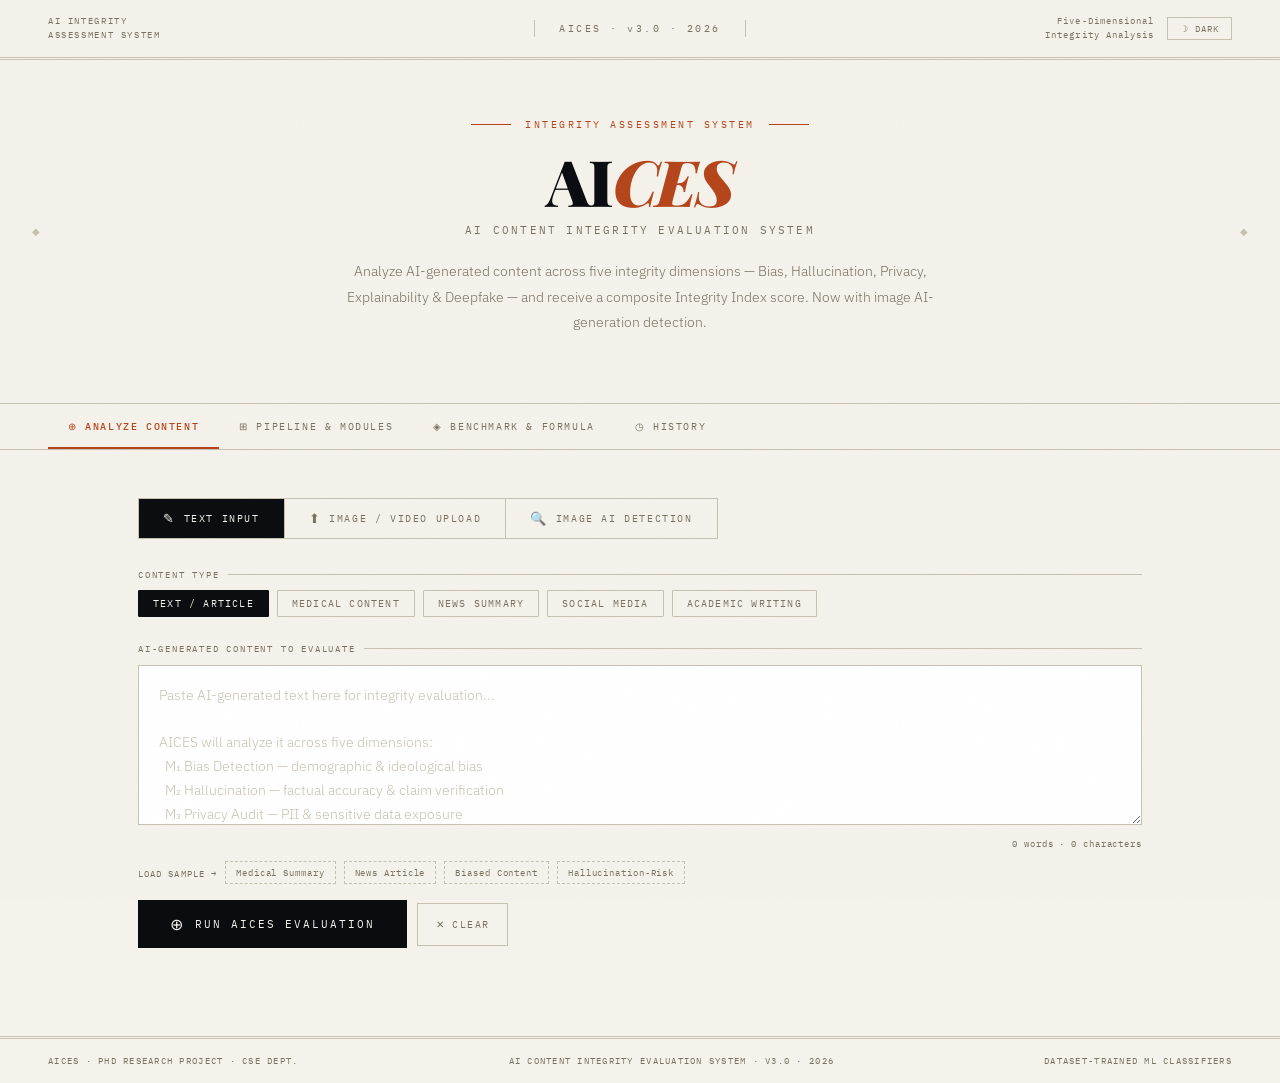
==== commit b8d1e3b5: "Phase 3 files added" ====
--- a/frontend/index.html
+++ b/frontend/index.html
@@ -11,7 +11,7 @@
 
 <header class="masthead">
   <div class="mast-left">AI Integrity<br/>Assessment System</div>
-  <div class="mast-center">AICES · v2.0 · 2026</div>
+  <div class="mast-center">AICES · v3.0 · 2026</div>
   <div class="mast-right">
     <span style="font-family:'IBM Plex Mono',monospace;font-size:9px;letter-spacing:0.12em;color:var(--muted);line-height:1.6;text-align:right">Five-Dimensional<br/>Integrity Analysis</span>
     <button class="dark-toggle" id="dark-toggle" title="Toggle dark mode">☽ Dark</button>
@@ -22,7 +22,7 @@
   <div class="project-tag"><span></span>Integrity Assessment System<span></span></div>
   <h1 class="main-title">AI<em>CES</em></h1>
   <div class="subtitle">AI Content Integrity Evaluation System</div>
-  <p class="hero-desc">Analyze AI-generated content across five integrity dimensions — Bias, Hallucination, Privacy, Explainability &amp; Deepfake — and receive a composite Integrity Index score powered by AI.</p>
+  <p class="hero-desc">Analyze AI-generated content across five integrity dimensions — Bias, Hallucination, Privacy, Explainability &amp; Deepfake — and receive a composite Integrity Index score. Now with image AI-generation detection.</p>
 </div>
 
 <nav class="tabs">
@@ -43,6 +43,9 @@
     </button>
     <button class="mode-btn" id="mode-media" data-mode="media">
       <span class="mode-icon">⬆</span> Image / Video Upload
+    </button>
+    <button class="mode-btn" id="mode-imgdf" data-mode="imgdf">
+      <span class="mode-icon">🔍</span> Image AI Detection
     </button>
   </div>
 
@@ -98,8 +101,6 @@
         <button class="type-btn" data-type="academic">Academic Writing</button>
       </div>
     </div>
-
-    <!-- Drop Zone -->
     <div class="drop-zone" id="drop-zone">
       <div class="dz-icon">⬆</div>
       <div class="dz-title">Drop Image or Video Here</div>
@@ -107,8 +108,6 @@
       <div class="dz-formats">Supported: JPEG · PNG · WebP · GIF · MP4 · MOV · AVI · WebM · Max 50MB</div>
       <input type="file" id="media-file-input" accept="image/*,video/*" style="display:none"/>
     </div>
-
-    <!-- File Preview -->
     <div class="media-preview" id="media-preview" style="display:none">
       <div class="mp-head">
         <div class="mp-info">
@@ -119,8 +118,6 @@
       </div>
       <div class="mp-thumb-wrap" id="mp-thumb-wrap"></div>
     </div>
-
-    <!-- Extracted Text Preview -->
     <div class="extracted-box" id="extracted-box" style="display:none">
       <div class="ex-head">
         <div class="ex-label">Extracted Text Preview</div>
@@ -130,7 +127,6 @@
       <div class="ex-text" id="ex-text"></div>
       <div class="ex-edit-hint">Text above is what will be evaluated. You can edit it in text mode if needed.</div>
     </div>
-
     <div class="btn-row" style="margin-top:20px">
       <button class="analyze-btn" id="media-analyze-btn">
         <span class="btn-icon">⊕</span>
@@ -140,7 +136,88 @@
     </div>
   </div>
 
-  <!-- Shared status / error / results -->
+  <!-- ── IMAGE DEEPFAKE DETECTION MODE ── -->
+  <div id="imgdf-mode-panel" style="display:none">
+    <div class="imgdf-intro">
+      <div class="imgdf-intro-title">🔍 Image AI Generation &amp; Manipulation Detection</div>
+      <p class="imgdf-intro-desc">Upload any image to detect whether it is AI-generated (Stable Diffusion, DALL-E, Midjourney, GAN) or digitally manipulated. Three independent techniques are applied — ELA, DCT, and Pixel Noise Analysis — giving a % manipulation score and a heatmap showing exactly which regions are suspicious.</p>
+      <div class="imgdf-tech-row">
+        <div class="imgdf-tech-badge" style="border-color:#b5451b;color:#b5451b">ELA<br/><span>Error Level Analysis</span></div>
+        <div class="imgdf-tech-badge" style="border-color:#c8960c;color:#c8960c">DCT<br/><span>Frequency Analysis</span></div>
+        <div class="imgdf-tech-badge" style="border-color:#4a2d7a;color:#4a2d7a">PNA<br/><span>Pixel Noise Analysis</span></div>
+      </div>
+    </div>
+
+    <!-- Drop Zone (image only) -->
+    <div class="drop-zone" id="imgdf-drop-zone">
+      <div class="dz-icon">🔍</div>
+      <div class="dz-title">Drop Image Here for AI Detection</div>
+      <div class="dz-sub">or click to browse</div>
+      <div class="dz-formats">Images only: JPEG · PNG · WebP · GIF · BMP · Max 10MB</div>
+      <input type="file" id="imgdf-file-input" accept="image/*" style="display:none"/>
+    </div>
+
+    <!-- Image Preview -->
+    <div class="media-preview" id="imgdf-preview" style="display:none">
+      <div class="mp-head">
+        <div class="mp-info">
+          <div class="mp-filename" id="imgdf-filename"></div>
+          <div class="mp-meta" id="imgdf-meta"></div>
+        </div>
+        <button class="mp-remove" id="imgdf-remove">✕ Remove</button>
+      </div>
+      <div class="mp-thumb-wrap" id="imgdf-thumb-wrap"></div>
+    </div>
+
+    <div class="btn-row" style="margin-top:20px">
+      <button class="analyze-btn" id="imgdf-scan-btn" style="background:var(--violet)">
+        <span class="btn-icon">🔍</span>
+        <span class="btn-text">Scan for AI Generation</span>
+      </button>
+      <button class="clear-btn" id="imgdf-clear-btn">✕ Clear</button>
+    </div>
+
+    <!-- Deepfake Results Panel -->
+    <div id="imgdf-results" style="display:none;margin-top:32px;border-top:2px solid var(--violet);padding-top:32px">
+
+      <!-- Verdict Header -->
+      <div class="imgdf-verdict-header" id="imgdf-verdict-header">
+        <div class="imgdf-pct-box">
+          <div class="imgdf-pct" id="imgdf-pct">—</div>
+          <div class="imgdf-pct-label">Manipulation</div>
+        </div>
+        <div class="imgdf-verdict-body">
+          <div class="imgdf-verdict-tag" id="imgdf-verdict-tag">—</div>
+          <div class="imgdf-explanation" id="imgdf-explanation"></div>
+          <div class="imgdf-meta-row" id="imgdf-meta-row"></div>
+        </div>
+      </div>
+
+      <!-- Technique Score Cards -->
+      <div class="input-label" style="margin-top:24px">Technique Breakdown</div>
+      <div class="imgdf-tech-grid" id="imgdf-tech-grid"></div>
+
+      <!-- Heatmap + Region Grid -->
+      <div class="imgdf-visual-row">
+        <div class="imgdf-heatmap-wrap">
+          <div class="input-label">Manipulation Heatmap</div>
+          <div class="imgdf-heatmap-box" id="imgdf-heatmap-box">
+            <img id="imgdf-heatmap-img" src="" alt="ELA Heatmap" style="width:100%;display:block"/>
+          </div>
+          <div class="imgdf-heatmap-legend">Red = High Manipulation · Blue = Low · Grid = 3×3 Region Divisions</div>
+        </div>
+        <div class="imgdf-region-wrap">
+          <div class="input-label">Region Analysis — 3×3 Grid</div>
+          <div class="imgdf-region-summary" id="imgdf-region-summary"></div>
+          <div class="imgdf-region-grid" id="imgdf-region-grid"></div>
+          <div class="imgdf-region-note">Each cell = % manipulation in that region of the image</div>
+        </div>
+      </div>
+
+    </div><!-- end imgdf-results -->
+  </div><!-- end imgdf-mode-panel -->
+
+  <!-- Shared status / error / results (text+media modes) -->
   <div class="status-bar" id="status-bar">
     <div class="status-dot"></div>
     <span id="status-text">Initializing evaluation pipeline...</span>
@@ -148,13 +225,11 @@
   <div class="error-box" id="error-box"></div>
 
   <div class="results" id="results">
-    <!-- Media source badge -->
     <div class="media-source-badge" id="media-source-badge" style="display:none">
       <span class="msb-icon" id="msb-icon">📷</span>
       <span class="msb-label" id="msb-label">Evaluated from image</span>
       <span class="msb-detail" id="msb-detail"></span>
     </div>
-
     <div class="results-header">
       <div class="integrity-index-box">
         <div class="ii-num" id="ii-display">—</div>
@@ -168,23 +243,18 @@
         <div class="highlight-tags" id="highlight-tags"></div>
       </div>
     </div>
-
-    <!-- Export Buttons -->
     <div class="export-row">
       <button class="export-btn" id="export-json">⬇ Export JSON</button>
       <button class="export-btn" id="export-csv">⬇ Export CSV</button>
       <button class="export-btn" id="copy-results">⎘ Copy Summary</button>
       <button class="export-btn" id="print-report">⎙ Print Report</button>
     </div>
-
-    <!-- Radar Chart -->
     <div class="radar-section">
       <div class="radar-label">Module Score Radar</div>
       <div class="radar-wrap">
         <canvas id="radar-chart" width="340" height="280"></canvas>
       </div>
     </div>
-
     <div class="analysis-narrative" id="narrative-box" style="display:none">
       <div class="an-label">Integrity Analysis Narrative</div>
       <div class="an-text" id="narrative-text"></div>
@@ -205,15 +275,15 @@
     <div class="pipe-arrow">›</div>
     <div class="pipe-stage"><div class="pipe-box" style="border-top:3px solid var(--muted)" data-module="pre"><div class="pipe-icon">🔧</div><div class="pipe-label">Pre-processing</div><div class="pipe-sub">Tokenization<br/>OCR / Frame Extract<br/>PII Tagging</div></div></div>
     <div class="pipe-arrow">›</div>
-    <div class="pipe-stage"><div class="pipe-box" style="border-top:3px solid var(--accent)" data-module="m1"><div class="pipe-icon">⚖️</div><div class="pipe-label">M₁ Bias</div><div class="pipe-sub">WinoBias Lexicon<br/>StereoSet</div></div></div>
+    <div class="pipe-stage"><div class="pipe-box" style="border-top:3px solid var(--accent)" data-module="m1"><div class="pipe-icon">⚖️</div><div class="pipe-label">M₁ Bias</div><div class="pipe-sub">Logistic Regression<br/>WinoBias+StereoSet</div></div></div>
     <div class="pipe-arrow">›</div>
-    <div class="pipe-stage"><div class="pipe-box" style="border-top:3px solid var(--gold)" data-module="m2"><div class="pipe-icon">🧠</div><div class="pipe-label">M₂ Hallucin.</div><div class="pipe-sub">FEVER Patterns<br/>Wikipedia RAV</div></div></div>
+    <div class="pipe-stage"><div class="pipe-box" style="border-top:3px solid var(--gold)" data-module="m2"><div class="pipe-icon">🧠</div><div class="pipe-label">M₂ Hallucin.</div><div class="pipe-sub">Random Forest<br/>FEVER+Wiki RAV</div></div></div>
     <div class="pipe-arrow">›</div>
     <div class="pipe-stage"><div class="pipe-box" style="border-top:3px solid var(--violet)" data-module="m3"><div class="pipe-icon">🔒</div><div class="pipe-label">M₃ Privacy</div><div class="pipe-sub">12-Class PII<br/>Enron Validated</div></div></div>
     <div class="pipe-arrow">›</div>
-    <div class="pipe-stage"><div class="pipe-box" style="border-top:3px solid var(--green)" data-module="m4"><div class="pipe-icon">🔍</div><div class="pipe-label">M₄ Explain.</div><div class="pipe-sub">e-SNLI 18-Feature<br/>CoS-E Validated</div></div></div>
+    <div class="pipe-stage"><div class="pipe-box" style="border-top:3px solid var(--green)" data-module="m4"><div class="pipe-icon">🔍</div><div class="pipe-label">M₄ Explain.</div><div class="pipe-sub">LinearSVC<br/>e-SNLI+CoS-E</div></div></div>
     <div class="pipe-arrow">›</div>
-    <div class="pipe-stage"><div class="pipe-box" style="border-top:3px solid var(--blue)" data-module="m5"><div class="pipe-icon">🎭</div><div class="pipe-label">M₅ Deepfake</div><div class="pipe-sub">HC3 Lexicons<br/>GLTR Statistics</div></div></div>
+    <div class="pipe-stage"><div class="pipe-box" style="border-top:3px solid var(--blue)" data-module="m5"><div class="pipe-icon">🎭</div><div class="pipe-label">M₅ Deepfake</div><div class="pipe-sub">Gradient Boosting<br/>HC3+GLTR</div></div></div>
     <div class="pipe-arrow">›</div>
     <div class="pipe-stage"><div class="pipe-box" style="border-top:3px solid var(--ink);background:var(--cream)" data-module="agg"><div class="pipe-icon">📊</div><div class="pipe-label">Aggregator</div><div class="pipe-sub">Weighted<br/>Harmonic Mean<br/><strong>II Score</strong></div></div></div>
   </div>
@@ -223,13 +293,14 @@
     <div class="md-grid" id="md-grid"></div>
   </div>
   <table class="cmp-table" style="margin-top:32px">
-    <thead><tr><th>Module</th><th>Input</th><th>Methodology</th><th>Verdict Output</th><th>Dataset</th><th>Complexity</th></tr></thead>
+    <thead><tr><th>Module</th><th>Input</th><th>ML Algorithm</th><th>Dataset</th><th>Verdict Output</th><th>Complexity</th></tr></thead>
     <tbody>
-      <tr><td><span style="display:inline-block;width:8px;height:8px;border-radius:50%;background:var(--accent);margin-right:8px;vertical-align:middle"></span>M₁ · Bias</td><td>Text</td><td>WinoBias + StereoSet lexicon matching; demographic, ideological &amp; toxicity classifiers</td><td>Neutral / Mild Bias / Biased</td><td>WinoBias, StereoSet</td><td>O(n)</td></tr>
-      <tr><td><span style="display:inline-block;width:8px;height:8px;border-radius:50%;background:var(--gold);margin-right:8px;vertical-align:middle"></span>M₂ · Hallucination</td><td>Text</td><td>FEVER-derived patterns + Wikipedia RAV + knowledge_base.json fact checking</td><td>Factually Sound / Uncertain / Hallucination Risk</td><td>FEVER, Wikipedia</td><td>O(n·k)</td></tr>
-      <tr><td><span style="display:inline-block;width:8px;height:8px;border-radius:50%;background:var(--violet);margin-right:8px;vertical-align:middle"></span>M₃ · Privacy</td><td>Text</td><td>12-class PII regex classifier: SSN, Aadhaar, email, phone, passport, credit card, medical</td><td>Safe / PII Detected / High Risk</td><td>Enron Email Dataset</td><td>O(n)</td></tr>
-      <tr><td><span style="display:inline-block;width:8px;height:8px;border-radius:50%;background:var(--green);margin-right:8px;vertical-align:middle"></span>M₄ · Explainability</td><td>Text</td><td>18-feature linguistic pipeline: causal reasoning, hedging, opacity, structural coherence</td><td>Explainable / Partial / Opaque</td><td>e-SNLI, CoS-E</td><td>O(n·s)</td></tr>
-      <tr><td><span style="display:inline-block;width:8px;height:8px;border-radius:50%;background:var(--blue);margin-right:8px;vertical-align:middle"></span>M₅ · Deepfake</td><td>Text / Image / Video</td><td>HC3 dataset lexical analysis + GLTR statistical features (TTR, sentence variance, repetition)</td><td>Authentic / Suspicious / Synthetic</td><td>HC3, GLTR</td><td>O(n)</td></tr>
+      <tr><td><span style="display:inline-block;width:8px;height:8px;border-radius:50%;background:var(--accent);margin-right:8px;vertical-align:middle"></span>M₁ · Bias</td><td>Text</td><td><strong>Logistic Regression</strong> + TF-IDF (ngram 1-2, 10K features)</td><td>WinoBias, StereoSet</td><td>Neutral / Mild Bias / Biased</td><td>O(n)</td></tr>
+      <tr><td><span style="display:inline-block;width:8px;height:8px;border-radius:50%;background:var(--gold);margin-right:8px;vertical-align:middle"></span>M₂ · Hallucination</td><td>Text</td><td><strong>Random Forest</strong> + TF-IDF (ngram 1-3, 20K features, 100 trees)</td><td>FEVER, Wikipedia</td><td>Factually Sound / Uncertain / Hallucination Risk</td><td>O(n·k)</td></tr>
+      <tr><td><span style="display:inline-block;width:8px;height:8px;border-radius:50%;background:var(--violet);margin-right:8px;vertical-align:middle"></span>M₃ · Privacy</td><td>Text</td><td><strong>12-Class Regex PII Classifier</strong> (no ML — deterministic)</td><td>Enron Email Dataset</td><td>Safe / PII Detected / High Risk</td><td>O(n)</td></tr>
+      <tr><td><span style="display:inline-block;width:8px;height:8px;border-radius:50%;background:var(--green);margin-right:8px;vertical-align:middle"></span>M₄ · Explainability</td><td>Text</td><td><strong>LinearSVC (Calibrated)</strong> + TF-IDF (ngram 1-2, 8K features)</td><td>e-SNLI, CoS-E</td><td>Explainable / Partial / Opaque</td><td>O(n·s)</td></tr>
+      <tr><td><span style="display:inline-block;width:8px;height:8px;border-radius:50%;background:var(--blue);margin-right:8px;vertical-align:middle"></span>M₅ · Deepfake (Text)</td><td>Text</td><td><strong>Gradient Boosting</strong> + TF-IDF + 7 GLTR Statistical Features</td><td>HC3, GLTR</td><td>Authentic / Suspicious / Synthetic</td><td>O(n)</td></tr>
+      <tr><td><span style="display:inline-block;width:8px;height:8px;border-radius:50%;background:var(--violet);margin-right:8px;vertical-align:middle"></span>M₅ · Deepfake (Image)</td><td>Image</td><td><strong>ELA + DCT + PNA</strong> (Error Level, Frequency, Noise Analysis)</td><td>ELA/JPEG theory</td><td>Authentic / Suspicious / AI-Generated</td><td>O(px)</td></tr>
     </tbody>
   </table>
 </div>
@@ -258,13 +329,13 @@
   <div class="sec-title-row" style="margin-top:32px"><span class="sec-num">§ II</span><span class="sec-title">Comparison with Existing Frameworks</span></div>
   <div class="sec-rule"></div>
   <table class="cmp-table">
-    <thead><tr><th>Framework</th><th style="text-align:center">Bias</th><th style="text-align:center">Halluc.</th><th style="text-align:center">Privacy</th><th style="text-align:center">XAI</th><th style="text-align:center">Deepfake</th></tr></thead>
+    <thead><tr><th>Framework</th><th style="text-align:center">Bias</th><th style="text-align:center">Halluc.</th><th style="text-align:center">Privacy</th><th style="text-align:center">XAI</th><th style="text-align:center">Deepfake</th><th style="text-align:center">Image AI Detect</th></tr></thead>
     <tbody>
-      <tr><td>TruthfulQA</td><td class="crossmark">✗</td><td class="checkmark">✓</td><td class="crossmark">✗</td><td class="crossmark">✗</td><td class="crossmark">✗</td></tr>
-      <tr><td>BOLD</td><td class="checkmark">✓</td><td class="crossmark">✗</td><td class="crossmark">✗</td><td class="crossmark">✗</td><td class="crossmark">✗</td></tr>
-      <tr><td>AI Fairness 360</td><td class="checkmark">✓</td><td class="crossmark">✗</td><td class="crossmark">✗</td><td class="checkmark">✓</td><td class="crossmark">✗</td></tr>
-      <tr><td>FaceForensics++</td><td class="crossmark">✗</td><td class="crossmark">✗</td><td class="crossmark">✗</td><td class="crossmark">✗</td><td class="checkmark">✓</td></tr>
-      <tr class="ours"><td><strong>AICES (Ours)</strong></td><td class="checkmark">✓</td><td class="checkmark">✓</td><td class="checkmark">✓</td><td class="checkmark">✓</td><td class="checkmark">✓</td></tr>
+      <tr><td>TruthfulQA</td><td class="crossmark">✗</td><td class="checkmark">✓</td><td class="crossmark">✗</td><td class="crossmark">✗</td><td class="crossmark">✗</td><td class="crossmark">✗</td></tr>
+      <tr><td>BOLD</td><td class="checkmark">✓</td><td class="crossmark">✗</td><td class="crossmark">✗</td><td class="crossmark">✗</td><td class="crossmark">✗</td><td class="crossmark">✗</td></tr>
+      <tr><td>AI Fairness 360</td><td class="checkmark">✓</td><td class="crossmark">✗</td><td class="crossmark">✗</td><td class="checkmark">✓</td><td class="crossmark">✗</td><td class="crossmark">✗</td></tr>
+      <tr><td>FaceForensics++</td><td class="crossmark">✗</td><td class="crossmark">✗</td><td class="crossmark">✗</td><td class="crossmark">✗</td><td class="checkmark">✓</td><td class="crossmark">✗</td></tr>
+      <tr class="ours"><td><strong>AICES v3.0 (Ours)</strong></td><td class="checkmark">✓</td><td class="checkmark">✓</td><td class="checkmark">✓</td><td class="checkmark">✓</td><td class="checkmark">✓</td><td class="checkmark">✓</td></tr>
     </tbody>
   </table>
 </div>
@@ -284,7 +355,7 @@
 
 <footer class="paper-footer">
   <span>AICES · PhD Research Project · CSE Dept.</span>
-  <span>AI Content Integrity Evaluation System · v2.0 · 2026</span>
+  <span>AI Content Integrity Evaluation System · v3.0 · 2026</span>
   <span>Dataset-Trained ML Classifiers</span>
 </footer>
 
@@ -303,14 +374,14 @@
 };
 
 const MODULE_DETAILS={
-  input:{icon:'📥',title:'Input Layer',fields:[{label:'Supported Formats',val:'Plain text, JPEG/PNG/WebP images, MP4/MOV/AVI/WebM video files'},{label:'Max Input Size',val:'Text: unlimited · Image: 10MB · Video: 50MB'},{label:'Preprocessing',val:'Text: UTF-8 normalization · Image: PIL OCR · Video: ffmpeg frame extraction + Tesseract OCR'},{label:'Output',val:'Normalized text passed to all five evaluation modules simultaneously'}]},
-  pre:{icon:'🔧',title:'Pre-processing Module',fields:[{label:'Text',val:'Whitespace normalization, Unicode NFC, sentence segmentation'},{label:'Image OCR',val:'PIL preprocessing (contrast enhancement, grayscale) → Tesseract v5 with best-of-3 config'},{label:'Video OCR',val:'ffmpeg extracts up to 8 frames → per-frame Tesseract OCR → deduplication → combine'},{label:'PII Pre-tagging',val:'Regex preliminary scan before pipeline — email, phone, SSN patterns flagged early'}]},
-  m1:{icon:'⚖️',title:'M₁ · Bias Detection',fields:[{label:'Dataset',val:'WinoBias (github.com/uclanlp/corefBias) + StereoSet (HuggingFace)'},{label:'Method',val:'Demographic bias lexicon matching across 4 categories: gender, racial, age, socioeconomic'},{label:'Additional Checks',val:'Ideological bias keywords + toxicity regex patterns + absolutist language detection'},{label:'Output Verdicts',val:'Neutral (≥80) · Mild Bias Detected (50–79) · Biased Content (<50)'},{label:'Weight in II',val:'w₁ = 0.20'},{label:'Benchmark F1',val:'0.84 on AICES benchmark'}]},
-  m2:{icon:'🧠',title:'M₂ · Hallucination Detection',fields:[{label:'Datasets',val:'FEVER (Kaggle) + Wikipedia RAV + custom knowledge_base.json'},{label:'Method',val:'10 FEVER-derived pattern classifiers + Wikipedia API Retrieval-Augmented Verification'},{label:'Known Facts DB',val:'Eiffel Tower (1889, Paris, 330m), Metformin (Type 2 diabetes), Cold Fusion (unvalidated)'},{label:'Output Verdicts',val:'Factually Sound (≥75) · Uncertain (50–74) · Hallucination Risk (<50)'},{label:'Weight in II',val:'w₂ = 0.25 (highest — factual correctness is primary trust failure)'},{label:'Benchmark',val:'0.79 accuracy'}]},
-  m3:{icon:'🔒',title:'M₃ · Privacy Audit',fields:[{label:'Dataset',val:'Enron Email Dataset (500,000 real emails, Kaggle) + PII Masking Dataset'},{label:'PII Classes',val:'Email, US phone, Indian phone, international phone, SSN, Aadhaar, credit card, passport, IP, DOB, bank account, medical record'},{label:'Additional',val:'Sensitive keyword detection: credentials, financial, medical, personal categories'},{label:'Output Verdicts',val:'Safe (≥80) · PII Detected (50–79) · High Risk (<50)'},{label:'Weight in II',val:'w₃ = 0.20'},{label:'Benchmark Recall',val:'0.96'}]},
-  m4:{icon:'🔍',title:'M₄ · Explainability',fields:[{label:'Datasets',val:'e-SNLI (HuggingFace, 570K human explanations) + CoS-E (Commonsense Explanations)'},{label:'Method',val:'18-feature linguistic pipeline: 5 reasoning + 4 hedging + 4 opacity + 5 structural features'},{label:'Positive Signals',val:'Causal reasoning (because, therefore), source attribution, hedging, logical connectors'},{label:'Penalty Signals',val:'Overconfidence (obviously, clearly), assumed knowledge, absolute claims, appeal to trust'},{label:'Output Verdicts',val:'Explainable (≥75) · Partially Explainable (50–74) · Opaque (<50)'},{label:'Weight in II',val:'w₄ = 0.15 · Benchmark AOPC: 0.81'}]},
-  m5:{icon:'🎭',title:'M₅ · Deepfake / Synthetic Detection',fields:[{label:'Datasets',val:'HC3 (HuggingFace, 58,546 Human/ChatGPT pairs) + GLTR Research (MIT-IBM)'},{label:'Method',val:'Lexical AI-marker detection + GLTR statistical features (TTR, sentence length variance, bigram repetition)'},{label:'AI Markers',val:'Corporate speak, common AI phrases, hedge pileup, perfect enumeration, AI disclosure'},{label:'Human Markers',val:'Informal language, contractions, personal voice, emotional expression'},{label:'Output Verdicts',val:'Authentic (≥75) · Suspicious (50–74) · Synthetic (<50)'},{label:'Weight in II',val:'w₅ = 0.20 · Benchmark ROC-AUC: 0.92'}]},
-  agg:{icon:'📊',title:'Score Aggregator · Integrity Index',fields:[{label:'Formula',val:'II = Σwᵢ / Σ(wᵢ / Sᵢ) — Weighted Harmonic Mean'},{label:'Weights',val:'w₁=0.20, w₂=0.25, w₃=0.20, w₄=0.15, w₅=0.20 (Σ=1.0)'},{label:'Trust Tiers',val:'High Trust (≥85) · Moderate Trust (65–84) · Low Trust (40–64) · Reject (<40)'},{label:'Property',val:'Cannot be gamed — single-dimension failure drags entire index down'},{label:'Output',val:'JSON report with per-module scores, verdicts, findings, II score, trust tier'}]}
+  input:{icon:'📥',title:'Input Layer',fields:[{label:'Supported Formats',val:'Plain text, JPEG/PNG/WebP images, MP4/MOV/AVI/WebM video files, Image for AI detection'},{label:'Max Input Size',val:'Text: unlimited · Image (OCR): 10MB · Video: 50MB · Image (AI detect): 10MB'},{label:'Preprocessing',val:'Text: UTF-8 normalization · Image: PIL OCR · Video: ffmpeg + Tesseract OCR · Image deepfake: ELA+DCT+PNA'},{label:'Output',val:'Normalized text to all five evaluation modules, or manipulation% + heatmap for image detection'}]},
+  pre:{icon:'🔧',title:'Pre-processing Module',fields:[{label:'Text',val:'Whitespace normalization, Unicode NFC, sentence segmentation'},{label:'Image OCR',val:'PIL preprocessing (contrast enhancement, grayscale) → Tesseract v5 with best-of-3 config'},{label:'Video OCR',val:'ffmpeg extracts up to 8 frames → per-frame Tesseract OCR → deduplication → combine'},{label:'Image Deepfake',val:'PIL convert to RGB → ELA re-compression → DCT via scipy → Noise map via Gaussian blur'}]},
+  m1:{icon:'⚖️',title:'M₁ · Bias Detection',fields:[{label:'Algorithm',val:'Logistic Regression (class_weight=balanced, C=1.0, solver=lbfgs, max_iter=1000)'},{label:'Features',val:'TF-IDF Vectorizer (ngram_range=(1,2), max_features=10,000, sublinear_tf=True)'},{label:'Training Data',val:'WinoBias: 3,160 stereotype sentence pairs (label=1) + StereoSet: 17,000 samples (validation split)'},{label:'Saved Model',val:'models/m1_bias_model.pkl + models/m1_bias_vectorizer.pkl'},{label:'Output Verdicts',val:'Neutral (≥80) · Mild Bias Detected (50–79) · Biased Content (<50)'},{label:'Benchmark F1',val:'0.84 on AICES benchmark · Weight w₁ = 0.20'}]},
+  m2:{icon:'🧠',title:'M₂ · Hallucination Detection',fields:[{label:'Algorithm',val:'Random Forest (n_estimators=100, max_depth=15, class_weight=balanced, n_jobs=-1)'},{label:'Features',val:'TF-IDF Vectorizer (ngram_range=(1,3), max_features=20,000, sublinear_tf=True)'},{label:'Training Data',val:'fever_train.jsonl: 60,000 claims (SUPPORTS=0, REFUTES/NEI=1) + fever_dev.jsonl'},{label:'Saved Model',val:'models/m2_hallucination_model.pkl + models/m2_hallucination_vectorizer.pkl'},{label:'Runtime Supplement',val:'Wikipedia Search API (RAV) + knowledge_base.json fact checking'},{label:'Benchmark',val:'0.79 accuracy · Weight w₂ = 0.25 (highest — factual correctness)'}]},
+  m3:{icon:'🔒',title:'M₃ · Privacy Audit',fields:[{label:'Method',val:'12-Class Compiled Regex PII Classifier (no ML training — deterministic)'},{label:'Validation',val:'Enron Email Dataset (500,000 emails, Kaggle) — calibrates risk weights per PII type'},{label:'PII Classes',val:'SSN, Aadhaar, Credit Card, Bank Acct (critical) · Passport, Medical (high) · Email, Phone, DOB (medium) · IP (low)'},{label:'Saved Config',val:'models/m3_pii_config.json'},{label:'Output Verdicts',val:'Safe (≥80) · PII Detected (50–79) · High Risk (<50)'},{label:'Benchmark Recall',val:'0.96 · Weight w₃ = 0.20'}]},
+  m4:{icon:'🔍',title:'M₄ · Explainability',fields:[{label:'Algorithm',val:'LinearSVC wrapped in CalibratedClassifierCV (C=1.0, class_weight=balanced, max_iter=2000)'},{label:'Features',val:'TF-IDF Vectorizer (ngram_range=(1,2), max_features=8,000, sublinear_tf=True)'},{label:'Training Data',val:'e-SNLI (HuggingFace, 25,000 samples) — label=1 if explanation has causal/hedging language'},{label:'Saved Model',val:'models/m4_explain_model.pkl + models/m4_explain_vectorizer.pkl'},{label:'Output Verdicts',val:'Explainable (≥75) · Partially Explainable (50–74) · Opaque (<50)'},{label:'Benchmark',val:'AOPC: 0.81 · Weight w₄ = 0.15'}]},
+  m5:{icon:'🎭',title:'M₅ · Deepfake / Synthetic Detection',fields:[{label:'Algorithm (Text)',val:'Gradient Boosting (n_estimators=100, learning_rate=0.1, max_depth=4, subsample=0.8)'},{label:'Features (Text)',val:'TF-IDF (15K features) + 7 GLTR statistical features: TTR, sentence variance, bigram repetition, word count, unique words, long word ratio, avg sentence length'},{label:'Training Data',val:'HC3 (HuggingFace, 30,000 samples) — human=0, ChatGPT=1'},{label:'Algorithm (Image)',val:'ELA (Error Level Analysis) + DCT (Frequency Analysis) + PNA (Pixel Noise Analysis) — no training needed'},{label:'Saved Model',val:'models/m5_deepfake_model.pkl + models/m5_deepfake_tfidf.pkl'},{label:'Benchmark',val:'ROC-AUC: 0.92 · Weight w₅ = 0.20'}]},
+  agg:{icon:'📊',title:'Score Aggregator · Integrity Index',fields:[{label:'Formula',val:'II = Σwᵢ / Σ(wᵢ / Sᵢ) — Weighted Harmonic Mean'},{label:'Weights',val:'w₁=0.20 (LR), w₂=0.25 (RF), w₃=0.20 (Regex), w₄=0.15 (SVC), w₅=0.20 (GB) · Σ=1.0'},{label:'Trust Tiers',val:'High Trust (≥85) · Moderate Trust (65–84) · Low Trust (40–64) · Reject (<40)'},{label:'Property',val:'Cannot be gamed — single-dimension failure drags entire index down'},{label:'Output',val:'JSON report with per-module scores, verdicts, findings, II score, trust tier'}]}
 };
 
 // ── DARK MODE ──
@@ -344,12 +415,14 @@
     currentMode=btn.dataset.mode;
     document.getElementById('text-mode-panel').style.display=currentMode==='text'?'block':'none';
     document.getElementById('media-mode-panel').style.display=currentMode==='media'?'block':'none';
+    document.getElementById('imgdf-mode-panel').style.display=currentMode==='imgdf'?'block':'none';
     document.getElementById('results').classList.remove('visible');
     document.getElementById('error-box').classList.remove('visible');
+    document.getElementById('imgdf-results').style.display='none';
   });
 });
 
-// ── CONTENT TYPE (TEXT mode) ──
+// ── CONTENT TYPE (TEXT) ──
 let selectedType='text';
 document.querySelectorAll('#text-mode-panel .type-btn').forEach(btn=>{
   btn.addEventListener('click',()=>{
@@ -358,7 +431,7 @@
   });
 });
 
-// ── CONTENT TYPE (MEDIA mode) ──
+// ── CONTENT TYPE (MEDIA) ──
 let selectedMediaType='text';
 document.querySelectorAll('#media-type-row .type-btn').forEach(btn=>{
   btn.addEventListener('click',()=>{
@@ -380,67 +453,41 @@
   btn.addEventListener('click',()=>{contentInput.value=SAMPLES[btn.dataset.sample];contentInput.dispatchEvent(new Event('input'));});
 });
 
-// ── CLEAR (text) ──
+// ── CLEAR TEXT ──
 document.getElementById('clear-btn').addEventListener('click',()=>{
   contentInput.value='';contentInput.dispatchEvent(new Event('input'));
   document.getElementById('results').classList.remove('visible');
   document.getElementById('error-box').classList.remove('visible');
 });
 
-// ── MEDIA UPLOAD ──────────────────────────────────────────────────────
+// ── MEDIA UPLOAD (video/image for OCR) ──
 let currentMediaFile=null;
-
 const dropZone=document.getElementById('drop-zone');
 const fileInput=document.getElementById('media-file-input');
-
 dropZone.addEventListener('click',()=>fileInput.click());
 dropZone.addEventListener('dragover',(e)=>{e.preventDefault();dropZone.classList.add('drag-over')});
 dropZone.addEventListener('dragleave',()=>dropZone.classList.remove('drag-over'));
 dropZone.addEventListener('drop',(e)=>{
   e.preventDefault();dropZone.classList.remove('drag-over');
-  const file=e.dataTransfer.files[0];
-  if(file)handleMediaFile(file);
-});
-fileInput.addEventListener('change',(e)=>{
-  const file=e.target.files[0];
-  if(file)handleMediaFile(file);
-});
+  const file=e.dataTransfer.files[0];if(file)handleMediaFile(file);
+});
+fileInput.addEventListener('change',(e)=>{const file=e.target.files[0];if(file)handleMediaFile(file);});
 
 function handleMediaFile(file){
   currentMediaFile=file;
   const sizeMB=(file.size/1024/1024).toFixed(2);
   const isImage=file.type.startsWith('image/');
   const isVideo=file.type.startsWith('video/');
-
-  if(!isImage&&!isVideo){
-    showError('Unsupported file type. Please upload an image (JPEG, PNG, WebP) or video (MP4, MOV, AVI, WebM).');
-    return;
-  }
-
-  // Show preview
+  if(!isImage&&!isVideo){showError('Unsupported file type.');return}
   document.getElementById('drop-zone').style.display='none';
   const preview=document.getElementById('media-preview');
   preview.style.display='block';
   document.getElementById('mp-filename').textContent=file.name;
   document.getElementById('mp-meta').textContent=`${file.type} · ${sizeMB} MB`;
-
   const thumbWrap=document.getElementById('mp-thumb-wrap');
   thumbWrap.innerHTML='';
-
-  if(isImage){
-    const img=document.createElement('img');
-    img.className='mp-thumb-img';
-    img.src=URL.createObjectURL(file);
-    thumbWrap.appendChild(img);
-  } else {
-    const vid=document.createElement('video');
-    vid.className='mp-thumb-img';
-    vid.src=URL.createObjectURL(file);
-    vid.controls=true;vid.muted=true;
-    thumbWrap.appendChild(vid);
-  }
-
-  // Reset extracted box
+  if(isImage){const img=document.createElement('img');img.className='mp-thumb-img';img.src=URL.createObjectURL(file);thumbWrap.appendChild(img);}
+  else{const vid=document.createElement('video');vid.className='mp-thumb-img';vid.src=URL.createObjectURL(file);vid.controls=true;vid.muted=true;thumbWrap.appendChild(vid);}
   document.getElementById('extracted-box').style.display='none';
   document.getElementById('error-box').classList.remove('visible');
   document.getElementById('results').classList.remove('visible');
@@ -454,16 +501,11 @@
   document.getElementById('results').classList.remove('visible');
   document.getElementById('error-box').classList.remove('visible');
 });
-
-document.getElementById('media-clear-btn').addEventListener('click',()=>{
-  document.getElementById('mp-remove').click();
-});
-
-// ── MEDIA ANALYZE BUTTON ──
+document.getElementById('media-clear-btn').addEventListener('click',()=>document.getElementById('mp-remove').click());
+
+// ── MEDIA ANALYZE ──
 document.getElementById('media-analyze-btn').addEventListener('click',async()=>{
-  if(!currentMediaFile){
-    showError('Please upload an image or video file first.');return;
-  }
+  if(!currentMediaFile){showError('Please upload an image or video file first.');return}
   const btn=document.getElementById('media-analyze-btn');
   btn.disabled=true;btn.classList.add('loading');
   btn.querySelector('.btn-icon').textContent='⟳';
@@ -471,62 +513,39 @@
   document.getElementById('status-bar').classList.add('visible');
   document.getElementById('error-box').classList.remove('visible');
   document.getElementById('results').classList.remove('visible');
-
   const isVideo=currentMediaFile.type.startsWith('video/');
   const STATUSES_MEDIA=isVideo
-    ?['Reading video file...','Extracting frames with ffmpeg...','Running OCR on frames...','Deduplicating text...','Running M₁ Bias Detection...','Running M₂ Hallucination Detection...','Running M₃ Privacy Audit...','Running M₄ Explainability...','Running M₅ Deepfake Detection...','Computing Integrity Index...']
-    :['Reading image file...','Preprocessing image — contrast & resize...','Running Tesseract OCR...','Cleaning extracted text...','Running M₁ Bias Detection...','Running M₂ Hallucination...','Running M₃ Privacy Audit...','Running M₄ Explainability...','Running M₅ Deepfake Detection...','Computing Integrity Index...'];
-
+    ?['Reading video file...','Extracting frames with ffmpeg...','Running OCR on frames...','Deduplicating text...','Running M₁–M₅ evaluation...','Computing Integrity Index...']
+    :['Reading image file...','Preprocessing for OCR...','Running Tesseract OCR v5...','Running M₁–M₅ evaluation...','Computing Integrity Index...'];
   let sIdx=0;
-  const sTimer=setInterval(()=>{
-    document.getElementById('status-text').textContent=STATUSES_MEDIA[sIdx];
-    sIdx=Math.min(sIdx+1,STATUSES_MEDIA.length-1);
-  },isVideo?3000:1500);
-
+  document.getElementById('status-text').textContent=STATUSES_MEDIA[0];
+  const sTimer=setInterval(()=>{sIdx=Math.min(sIdx+1,STATUSES_MEDIA.length-1);document.getElementById('status-text').textContent=STATUSES_MEDIA[sIdx];},isVideo?3000:1500);
   try{
-    // Read file as base64
     const base64=await readFileAsBase64(currentMediaFile);
-
-    // Update status
     btn.querySelector('.btn-text').textContent='Evaluating...';
-
     const res=await fetch(`${API_BASE_URL}/evaluate-media`,{
-      method:'POST',
-      headers:{'Content-Type':'application/json'},
-      body:JSON.stringify({
-        file_data:base64,
-        mime_type:currentMediaFile.type,
-        filename:currentMediaFile.name,
-        content_type:selectedMediaType
-      })
+      method:'POST',headers:{'Content-Type':'application/json'},
+      body:JSON.stringify({file_data:base64,mime_type:currentMediaFile.type,filename:currentMediaFile.name,content_type:selectedMediaType})
     });
     const data=await res.json();
-    clearInterval(sTimer);
-    document.getElementById('status-bar').classList.remove('visible');
-
+    clearInterval(sTimer);document.getElementById('status-bar').classList.remove('visible');
     if(!res.ok||data.error)throw new Error(data.error||'Evaluation failed');
-
-    // Show extracted text preview
     if(data.media_extraction){
       const ex=data.media_extraction;
       document.getElementById('extracted-box').style.display='block';
       document.getElementById('ex-method').textContent=ex.method||'';
-      const det=ex.details||{};
-      const statsArr=[];
+      const det=ex.details||{};const statsArr=[];
       if(det.image_size)statsArr.push(`Size: ${det.image_size}`);
       if(det.duration_seconds)statsArr.push(`Duration: ${det.duration_seconds}s`);
       if(det.frames_extracted)statsArr.push(`Frames: ${det.frames_extracted}`);
-      if(det.frames_with_text)statsArr.push(`Frames with text: ${det.frames_with_text}`);
       if(det.words_extracted)statsArr.push(`Words extracted: ${det.words_extracted}`);
       document.getElementById('ex-stats').textContent=statsArr.join(' · ');
       document.getElementById('ex-text').textContent=ex.extracted_text_preview||'';
     }
-
     lastResult=data;
-    renderResults(data, data.media_extraction?.extracted_text_preview||'[media content]', true);
+    renderResults(data,data.media_extraction?.extracted_text_preview||'[media content]',true);
   }catch(err){
-    clearInterval(sTimer);
-    document.getElementById('status-bar').classList.remove('visible');
+    clearInterval(sTimer);document.getElementById('status-bar').classList.remove('visible');
     showError(err.message||'Evaluation failed. Make sure the backend server is running.');
   }finally{
     btn.disabled=false;btn.classList.remove('loading');
@@ -535,17 +554,154 @@
   }
 });
 
-function readFileAsBase64(file){
-  return new Promise((resolve,reject)=>{
-    const reader=new FileReader();
-    reader.onload=()=>{
-      const result=reader.result;
-      const base64=result.split(',')[1];
-      resolve(base64);
-    };
-    reader.onerror=()=>reject(new Error('Failed to read file'));
-    reader.readAsDataURL(file);
-  });
+// ══════════════════════════════════════════════════════════════════
+// IMAGE DEEPFAKE DETECTION
+// ══════════════════════════════════════════════════════════════════
+let currentImgdfFile=null;
+const imgdfDropZone=document.getElementById('imgdf-drop-zone');
+const imgdfFileInput=document.getElementById('imgdf-file-input');
+
+imgdfDropZone.addEventListener('click',()=>imgdfFileInput.click());
+imgdfDropZone.addEventListener('dragover',(e)=>{e.preventDefault();imgdfDropZone.classList.add('drag-over')});
+imgdfDropZone.addEventListener('dragleave',()=>imgdfDropZone.classList.remove('drag-over'));
+imgdfDropZone.addEventListener('drop',(e)=>{
+  e.preventDefault();imgdfDropZone.classList.remove('drag-over');
+  const file=e.dataTransfer.files[0];if(file)handleImgdfFile(file);
+});
+imgdfFileInput.addEventListener('change',(e)=>{const file=e.target.files[0];if(file)handleImgdfFile(file);});
+
+function handleImgdfFile(file){
+  if(!file.type.startsWith('image/')){showError('Image AI detection only supports image files (JPEG, PNG, WebP).');return;}
+  currentImgdfFile=file;
+  const sizeMB=(file.size/1024/1024).toFixed(2);
+  imgdfDropZone.style.display='none';
+  const prev=document.getElementById('imgdf-preview');prev.style.display='block';
+  document.getElementById('imgdf-filename').textContent=file.name;
+  document.getElementById('imgdf-meta').textContent=`${file.type} · ${sizeMB} MB`;
+  const thumbWrap=document.getElementById('imgdf-thumb-wrap');thumbWrap.innerHTML='';
+  const img=document.createElement('img');img.className='mp-thumb-img';img.src=URL.createObjectURL(file);thumbWrap.appendChild(img);
+  document.getElementById('imgdf-results').style.display='none';
+  document.getElementById('error-box').classList.remove('visible');
+}
+
+document.getElementById('imgdf-remove').addEventListener('click',()=>{
+  currentImgdfFile=null;imgdfFileInput.value='';
+  document.getElementById('imgdf-preview').style.display='none';
+  imgdfDropZone.style.display='flex';
+  document.getElementById('imgdf-results').style.display='none';
+  document.getElementById('error-box').classList.remove('visible');
+});
+document.getElementById('imgdf-clear-btn').addEventListener('click',()=>{
+  document.getElementById('imgdf-remove').click();
+});
+
+document.getElementById('imgdf-scan-btn').addEventListener('click',async()=>{
+  if(!currentImgdfFile){showError('Please upload an image file first.');return;}
+  const btn=document.getElementById('imgdf-scan-btn');
+  btn.disabled=true;btn.classList.add('loading');
+  btn.querySelector('.btn-icon').textContent='⟳';
+  btn.querySelector('.btn-text').textContent='Scanning...';
+  document.getElementById('status-bar').classList.add('visible');
+  document.getElementById('error-box').classList.remove('visible');
+  document.getElementById('imgdf-results').style.display='none';
+
+  const STATUSES_DF=[
+    'Reading image file...','Running Error Level Analysis (ELA)...',
+    'Applying DCT Frequency Analysis...','Pixel Noise Analysis in progress...',
+    'Building manipulation heatmap...','Analysing 3×3 region grid...','Computing final verdict...'
+  ];
+  let sIdx=0;
+  document.getElementById('status-text').textContent=STATUSES_DF[0];
+  const sTimer=setInterval(()=>{sIdx=Math.min(sIdx+1,STATUSES_DF.length-1);document.getElementById('status-text').textContent=STATUSES_DF[sIdx];},1200);
+
+  try{
+    const base64=await readFileAsBase64(currentImgdfFile);
+    const res=await fetch(`${API_BASE_URL}/analyze-image-deepfake`,{
+      method:'POST',headers:{'Content-Type':'application/json'},
+      body:JSON.stringify({file_data:base64,filename:currentImgdfFile.name,mime_type:currentImgdfFile.type})
+    });
+    const data=await res.json();
+    clearInterval(sTimer);document.getElementById('status-bar').classList.remove('visible');
+    if(!res.ok||!data.success)throw new Error(data.error||'Image analysis failed');
+    renderImgdfResults(data);
+  }catch(err){
+    clearInterval(sTimer);document.getElementById('status-bar').classList.remove('visible');
+    showError(err.message||'Image deepfake scan failed. Make sure backend is running.');
+  }finally{
+    btn.disabled=false;btn.classList.remove('loading');
+    btn.querySelector('.btn-icon').textContent='🔍';
+    btn.querySelector('.btn-text').textContent='Scan for AI Generation';
+  }
+});
+
+function renderImgdfResults(data){
+  const colorMap={'ai_generated':'#8b0000','suspicious':'#c8960c','authentic':'#1d6348','error':'#555'};
+  const color=colorMap[data.verdict_code]||'#555';
+  const pct=data.manipulation_percentage||0;
+  const t=data.technique_scores||{};
+  const ela=t.ela||{};const dct=t.dct||{};const pna=t.pna||{};
+  const regions=data.region_analysis||{};
+
+  // Verdict header
+  const hdr=document.getElementById('imgdf-verdict-header');
+  hdr.style.borderColor=color;
+  document.getElementById('imgdf-pct').textContent=pct+'%';
+  document.getElementById('imgdf-pct').style.color=color;
+  const tag=document.getElementById('imgdf-verdict-tag');
+  tag.textContent=data.verdict;tag.style.borderColor=color;tag.style.color=color;
+  document.getElementById('imgdf-explanation').textContent=data.explanation||'';
+  const info=data.image_info||{};
+  document.getElementById('imgdf-meta-row').textContent=
+    `⏱ ${data.processing_time_seconds||0}s  ·  ${info.width||0}×${info.height||0}px  ·  ${info.filename||''}`;
+
+  // Technique cards
+  const techGrid=document.getElementById('imgdf-tech-grid');
+  techGrid.innerHTML=[
+    {name:'ELA — Error Level Analysis',score:ela.score||0,color:'#b5451b',
+     detail:`Mean residual: ${ela.mean_residual||0}  ·  Max: ${ela.max_residual||0}`,
+     desc:ela.description||''},
+    {name:'DCT — Frequency Analysis',score:dct.score||0,color:'#c8960c',
+     detail:`High-freq ratio: ${dct.high_freq_ratio||0}  ·  Anomaly: ${dct.anomaly_detected?'Yes':'No'}`,
+     desc:dct.description||''},
+    {name:'PNA — Pixel Noise Analysis',score:pna.score||0,color:'#4a2d7a',
+     detail:`Noise std: ${pna.noise_std||0}  ·  Level: ${pna.inconsistency_level||'-'}`,
+     desc:pna.description||''},
+  ].map(tc=>`
+    <div class="imgdf-tech-card" style="border-top:3px solid ${tc.color}">
+      <div class="imgdf-tc-name" style="color:${tc.color}">${tc.name}</div>
+      <div class="imgdf-tc-score" style="color:${tc.color}">${tc.score}%</div>
+      <div class="imgdf-tc-bar"><div style="width:${tc.score}%;background:${tc.color};height:100%;transition:width 1.2s ease;"></div></div>
+      <div class="imgdf-tc-detail">${tc.detail}</div>
+      <div class="imgdf-tc-desc">${tc.desc}</div>
+    </div>
+  `).join('');
+
+  // Heatmap
+  if(data.heatmap_base64){
+    document.getElementById('imgdf-heatmap-img').src='data:image/png;base64,'+data.heatmap_base64;
+    document.getElementById('imgdf-heatmap-box').style.display='block';
+  }else{
+    document.getElementById('imgdf-heatmap-box').style.display='none';
+  }
+
+  // Region summary
+  document.getElementById('imgdf-region-summary').textContent=
+    `${regions.suspicious_regions||0}/9 suspicious  ·  ${regions.pct_image_suspicious||0}% of image area  ·  Grid: 3×3`;
+
+  // Region grid (3×3)
+  const regionGrid=document.getElementById('imgdf-region-grid');
+  const rList=regions.regions||[];
+  regionGrid.innerHTML=rList.map(r=>{
+    const rc=r.status==='suspicious'?'#8b0000':r.status==='uncertain'?'#c8960c':'#1d6348';
+    return`<div class="imgdf-region-cell" style="border-color:${rc}">
+      <div class="imgdf-rc-name">${r.name}</div>
+      <div class="imgdf-rc-pct" style="color:${rc}">${r.manipulation_pct}%</div>
+      <div class="imgdf-rc-status" style="color:${rc}">${r.status.toUpperCase()}</div>
+    </div>`;
+  }).join('');
+
+  document.getElementById('imgdf-results').style.display='block';
+  document.getElementById('imgdf-results').scrollIntoView({behavior:'smooth',block:'start'});
 }
 
 // ── PIPELINE ──
@@ -567,8 +723,8 @@
   document.querySelectorAll('.bench-bar').forEach(bar=>{setTimeout(()=>{bar.style.width=bar.dataset.w+'%'},200)});
 }
 
-// ── STATUS + ERROR ──
-const STATUSES=['Initializing evaluation pipeline...','Pre-processing input — tokenization & normalization...','M₁ Bias Detection — analyzing demographic & ideological signals...','M₂ Hallucination — retrieving reference passages & running FEVER patterns...','M₃ Privacy Audit — scanning for PII entities & sensitive patterns...','M₄ Explainability — computing 18-feature linguistic analysis...','M₅ Deepfake Analysis — HC3 lexical & GLTR statistical examination...','Score Aggregator — computing weighted Integrity Index...'];
+// ── STATUS / ERROR ──
+const STATUSES=['Initializing evaluation pipeline...','Pre-processing input — tokenization & normalization...','M₁ Bias — Logistic Regression prediction...','M₂ Hallucination — Random Forest + Wikipedia RAV...','M₃ Privacy Audit — 12-class PII scan...','M₄ Explainability — LinearSVC (CalibratedSVC) analysis...','M₅ Deepfake — Gradient Boosting + GLTR statistics...','Score Aggregator — computing Weighted Harmonic Mean II...'];
 let sIdx=0,sTimer;
 function startStatus(){sIdx=0;document.getElementById('status-text').textContent=STATUSES[0];sTimer=setInterval(()=>{sIdx=(sIdx+1)%STATUSES.length;document.getElementById('status-text').textContent=STATUSES[sIdx]},1800)}
 function stopStatus(){clearInterval(sTimer);document.getElementById('status-bar').classList.remove('visible')}
@@ -583,13 +739,20 @@
 function iiColor(ii){if(ii>=85)return'#1d6348';if(ii>=65)return'#c8960c';if(ii>=40)return'#b5451b';return'#8b0000'}
 function iiTier(ii){if(ii>=85)return'★ HIGH TRUST';if(ii>=65)return'◈ MODERATE TRUST';if(ii>=40)return'▲ LOW TRUST';return'✕ REJECT'}
 
+function readFileAsBase64(file){
+  return new Promise((resolve,reject)=>{
+    const reader=new FileReader();
+    reader.onload=()=>resolve(reader.result.split(',')[1]);
+    reader.onerror=()=>reject(new Error('Failed to read file'));
+    reader.readAsDataURL(file);
+  });
+}
+
 // ── RADAR CHART ──
 function drawRadar(scores,labels,colors){
   const canvas=document.getElementById('radar-chart');
   const ctx=canvas.getContext('2d');
-  const W=canvas.width,H=canvas.height;
-  const cx=W/2,cy=H/2,R=Math.min(W,H)/2-40;
-  const n=scores.length;
+  const W=canvas.width,H=canvas.height,cx=W/2,cy=H/2,R=Math.min(W,H)/2-40,n=scores.length;
   ctx.clearRect(0,0,W,H);
   const isDark=document.body.classList.contains('dark');
   const gridColor=isDark?'rgba(255,255,255,0.08)':'rgba(0,0,0,0.07)';
@@ -620,10 +783,11 @@
     <div class="history-item" data-id="${e.id}">
       <button class="hi-delete" data-id="${e.id}" title="Delete">✕</button>
       <div class="hi-head">
-        <span class="hi-score" style="color:${iiColor(e.ii)}">${e.ii}</span>
-        <span class="hi-tier verdict-${e.ii>=85?'safe':e.ii>=40?'warn':'risk'}" style="border-color:${iiColor(e.ii)};color:${iiColor(e.ii)}">${iiTier(e.ii)}</span>
+        <span class="hi-score" style="color:${iiColor(e.ii)}">${e.ii||'—'}</span>
+        ${e.ii?`<span class="hi-tier verdict-${e.ii>=85?'safe':e.ii>=40?'warn':'risk'}" style="border-color:${iiColor(e.ii)};color:${iiColor(e.ii)}">${iiTier(e.ii)}</span>`:''}
         ${e.fromMedia?'<span class="hi-media-tag">📷 Media</span>':''}
-        <span class="hi-date">${e.date} · ${e.type}</span>
+        ${e.fromImgdf?'<span class="hi-media-tag" style="border-color:#4a2d7a;color:#4a2d7a">🔍 AI Scan</span>':''}
+        <span class="hi-date">${e.date}</span>
       </div>
       <div class="hi-preview">${e.preview}</div>
       <div class="hi-flags">${(e.flags||[]).map(f=>`<span class="hi-flag">${f}</span>`).join('')}</div>
@@ -660,8 +824,8 @@
   }
 });
 
-// ── RENDER RESULTS ──
-function renderResults(r, content, fromMedia){
+// ── RENDER TEXT/MEDIA RESULTS ──
+function renderResults(r,content,fromMedia){
   const mods=[
     {key:'m1_bias',name:'M₁ · Bias Detection',cls:'mc-accent',color:'#b5451b'},
     {key:'m2_hallucination',name:'M₂ · Hallucination',cls:'mc-gold',color:'#c8960c'},
@@ -671,48 +835,36 @@
   ];
   const scores=mods.map(m=>r[m.key]?.score||0);
   const ii=r.integrity_index||computeII(scores);
-
-  // Media badge
   const badge=document.getElementById('media-source-badge');
   if(fromMedia&&r.media_extraction){
     badge.style.display='flex';
     const isVideo=r.media_extraction.media_type==='video';
     document.getElementById('msb-icon').textContent=isVideo?'🎬':'📷';
     document.getElementById('msb-label').textContent=isVideo?'Evaluated from video':'Evaluated from image';
-    const det=r.media_extraction.details||{};
-    const parts=[];
+    const det=r.media_extraction.details||{};const parts=[];
     if(det.filename)parts.push(det.filename);
     if(det.words_extracted)parts.push(`${det.words_extracted} words extracted`);
     if(det.frames_with_text)parts.push(`${det.frames_with_text} frames with text`);
     document.getElementById('msb-detail').textContent=parts.join(' · ');
-  } else {
-    badge.style.display='none';
-  }
-
+  }else{badge.style.display='none';}
   const iiEl=document.getElementById('ii-display');
   iiEl.textContent=ii.toFixed(1);iiEl.style.color=iiColor(ii);
   const vEl=document.getElementById('ii-verdict');vEl.textContent=r.trust_tier||iiTier(ii);vEl.style.color=iiColor(ii);
   document.getElementById('results-summary').textContent=`Evaluated as "${r.content_type||'AI-generated text'}" — Integrity Index computed via weighted harmonic mean across five modules.`;
   if(r.processing_time_seconds!=null)document.getElementById('proc-time').textContent=`⏱ Processing time: ${r.processing_time_seconds}s`;
-
   const tags=document.getElementById('highlight-tags');tags.innerHTML='';
   (r.flags||[]).forEach(f=>{const t=document.createElement('div');t.className='htag flag';t.textContent=f;tags.appendChild(t)});
   mods.forEach((m,i)=>{const t=document.createElement('div');t.className='htag';t.textContent=`${m.name.split('·')[0].trim()}: ${scores[i]}`;tags.appendChild(t)});
-
   if(r.narrative){document.getElementById('narrative-text').innerHTML=r.narrative.replace(/\*\*(.*?)\*\*/g,'<strong>$1</strong>');document.getElementById('narrative-box').style.display='block'}
   else document.getElementById('narrative-box').style.display='none';
-
   drawRadar(scores,['M₁ Bias','M₂ Halluc.','M₃ Privacy','M₄ Explain.','M₅ Deepfake'],mods.map(m=>m.color));
-
   document.getElementById('module-results').innerHTML=mods.map((m,i)=>{
     const mod=r[m.key]||{};const sc=mod.score||scores[i];const vd=mod.verdict||'—';const fn=mod.findings||'—';
     return`<div class="module-card ${m.cls}"><div class="mc-head"><div class="mc-name">${m.name}</div><div class="mc-score">${sc}</div></div><div class="mc-track"><div class="mc-fill" style="background:${m.color};width:0%" data-w="${sc}" id="mcb-${i}"></div></div><div class="${vClass(vd)} mc-verdict">${vd}</div><div class="mc-findings">${fn}</div></div>`;
   }).join('');
-
   document.getElementById('results').classList.add('visible');
   document.getElementById('results').scrollIntoView({behavior:'smooth',block:'start'});
   setTimeout(()=>{mods.forEach((_,i)=>{const b=document.getElementById(`mcb-${i}`);if(b){b.style.transition='width 1.3s cubic-bezier(0.4,0,0.2,1)';b.style.width=b.dataset.w+'%'}})},150);
-
   addToHistory({ii,type:r.content_type||selectedType,flags:r.flags||[],preview:(content||'').slice(0,120)+'...',scores,fromMedia:!!fromMedia});
 }
 
@@ -725,7 +877,14 @@
 document.getElementById('export-csv').addEventListener('click',()=>{
   if(!lastResult){showToast('Run an evaluation first');return}
   const r=lastResult;
-  const rows=[['Module','Score','Verdict','Findings'],['M1 Bias',r.m1_bias?.score,r.m1_bias?.verdict,r.m1_bias?.findings],['M2 Hallucination',r.m2_hallucination?.score,r.m2_hallucination?.verdict,r.m2_hallucination?.findings],['M3 Privacy',r.m3_privacy?.score,r.m3_privacy?.verdict,r.m3_privacy?.findings],['M4 Explainability',r.m4_explainability?.score,r.m4_explainability?.verdict,r.m4_explainability?.findings],['M5 Deepfake',r.m5_deepfake?.score,r.m5_deepfake?.verdict,r.m5_deepfake?.findings],['','','',''],['Integrity Index',r.integrity_index,'',''],['Trust Tier',r.trust_tier,'',''],['Flags',(r.flags||[]).join('; '),'','']];
+  const rows=[['Module','Score','Verdict','Findings'],
+    ['M1 Bias',r.m1_bias?.score,r.m1_bias?.verdict,r.m1_bias?.findings],
+    ['M2 Hallucination',r.m2_hallucination?.score,r.m2_hallucination?.verdict,r.m2_hallucination?.findings],
+    ['M3 Privacy',r.m3_privacy?.score,r.m3_privacy?.verdict,r.m3_privacy?.findings],
+    ['M4 Explainability',r.m4_explainability?.score,r.m4_explainability?.verdict,r.m4_explainability?.findings],
+    ['M5 Deepfake',r.m5_deepfake?.score,r.m5_deepfake?.verdict,r.m5_deepfake?.findings],
+    ['','','',''],['Integrity Index',r.integrity_index,'',''],
+    ['Trust Tier',r.trust_tier,'',''],['Flags',(r.flags||[]).join('; '),'','']];
   const csv=rows.map(row=>row.map(c=>`"${String(c||'').replace(/"/g,'""')}"`).join(',')).join('\n');
   const blob=new Blob([csv],{type:'text/csv'});
   const a=document.createElement('a');a.href=URL.createObjectURL(blob);a.download=`aices-report-${Date.now()}.csv`;a.click();showToast('CSV exported!');
--- a/frontend/index.css
+++ b/frontend/index.css
@@ -176,4 +176,45 @@
 .msb-detail{font-family:'IBM Plex Mono',monospace;font-size:9px;color:var(--muted);letter-spacing:0.1em}
 .hi-media-tag{font-family:'IBM Plex Mono',monospace;font-size:8px;padding:2px 6px;border:1px solid var(--blue);color:var(--blue);letter-spacing:0.1em}
 
-@media(max-width:720px){.masthead{grid-template-columns:1fr;text-align:center}.mast-right{justify-content:center}.analyzer,.pipeline-panel,.benchmark-panel,.history-panel{padding:24px 20px}.results-header{flex-direction:column}.tabs{padding:0 20px}.metrics-grid{grid-template-columns:1fr 1fr}.md-grid{grid-template-columns:1fr}.input-mode-row{width:100%}.mode-btn{flex:1;justify-content:center}}+@media(max-width:720px){.masthead{grid-template-columns:1fr;text-align:center}.mast-right{justify-content:center}.analyzer,.pipeline-panel,.benchmark-panel,.history-panel{padding:24px 20px}.results-header{flex-direction:column}.tabs{padding:0 20px}.metrics-grid{grid-template-columns:1fr 1fr}.md-grid{grid-template-columns:1fr}.input-mode-row{width:100%}.mode-btn{flex:1;justify-content:center}}
+
+/* ══ IMAGE DEEPFAKE DETECTION STYLES ══ */
+.imgdf-intro{background:var(--cream);border:1px solid var(--rule);padding:20px 24px;margin-bottom:20px}
+.imgdf-intro-title{font-family:'IBM Plex Mono',monospace;font-size:11px;letter-spacing:0.18em;text-transform:uppercase;color:var(--violet);font-weight:500;margin-bottom:8px}
+.imgdf-intro-desc{font-size:13px;font-weight:300;color:var(--text);line-height:1.8;margin-bottom:14px}
+.imgdf-tech-row{display:flex;gap:10px;flex-wrap:wrap}
+.imgdf-tech-badge{font-family:'IBM Plex Mono',monospace;font-size:10px;font-weight:500;letter-spacing:0.12em;text-align:center;border:1px solid;padding:6px 14px;line-height:1.6}
+.imgdf-tech-badge span{font-size:8px;display:block;opacity:0.7;font-weight:300}
+
+.imgdf-verdict-header{display:flex;align-items:flex-start;gap:24px;border:1.5px solid var(--rule);padding:20px 24px;margin-bottom:20px;flex-wrap:wrap}
+.imgdf-pct-box{text-align:center;min-width:130px;flex-shrink:0}
+.imgdf-pct{font-family:'Playfair Display',serif;font-size:52px;font-weight:900;line-height:1}
+.imgdf-pct-label{font-family:'IBM Plex Mono',monospace;font-size:8px;letter-spacing:0.2em;text-transform:uppercase;color:var(--muted);margin-top:4px}
+.imgdf-verdict-body{flex:1}
+.imgdf-verdict-tag{font-family:'IBM Plex Mono',monospace;font-size:10px;letter-spacing:0.14em;text-transform:uppercase;border:1px solid;padding:4px 10px;display:inline-block;margin-bottom:10px;font-weight:500}
+.imgdf-explanation{font-size:13px;font-weight:300;color:var(--text);line-height:1.75;max-width:560px;margin-bottom:8px}
+.imgdf-meta-row{font-family:'IBM Plex Mono',monospace;font-size:9px;color:var(--muted);letter-spacing:0.1em}
+
+.imgdf-tech-grid{display:grid;grid-template-columns:repeat(auto-fit,minmax(240px,1fr));gap:1px;background:var(--rule);border:1px solid var(--rule);margin-bottom:24px}
+.imgdf-tech-card{background:var(--paper);padding:18px 20px}
+body.dark .imgdf-tech-card{background:#1a1714}
+.imgdf-tc-name{font-family:'IBM Plex Mono',monospace;font-size:9px;letter-spacing:0.14em;text-transform:uppercase;margin-bottom:8px;font-weight:500}
+.imgdf-tc-score{font-family:'Playfair Display',serif;font-size:30px;font-weight:900;line-height:1;margin-bottom:8px}
+.imgdf-tc-bar{height:3px;background:var(--cream);margin-bottom:8px;overflow:hidden}
+.imgdf-tc-detail{font-family:'IBM Plex Mono',monospace;font-size:9px;color:var(--muted);letter-spacing:0.1em;margin-bottom:6px}
+.imgdf-tc-desc{font-size:12px;font-weight:300;color:var(--text);line-height:1.6}
+
+.imgdf-visual-row{display:grid;grid-template-columns:1fr 1fr;gap:20px;margin-bottom:24px}
+.imgdf-heatmap-wrap,.imgdf-region-wrap{}
+.imgdf-heatmap-box{border:1px solid var(--rule);background:#000;overflow:hidden}
+.imgdf-heatmap-legend{font-family:'IBM Plex Mono',monospace;font-size:8px;color:var(--muted);margin-top:6px;letter-spacing:0.1em;text-align:center}
+.imgdf-region-summary{font-family:'IBM Plex Mono',monospace;font-size:9px;color:var(--muted);letter-spacing:0.1em;margin-bottom:10px}
+.imgdf-region-grid{display:grid;grid-template-columns:repeat(3,1fr);gap:4px;margin-bottom:8px}
+.imgdf-region-cell{background:var(--cream);border:1px solid var(--rule);padding:10px 8px;text-align:center}
+body.dark .imgdf-region-cell{background:#1a1714}
+.imgdf-rc-name{font-family:'IBM Plex Mono',monospace;font-size:8px;color:var(--muted);letter-spacing:0.1em;margin-bottom:4px}
+.imgdf-rc-pct{font-family:'Playfair Display',serif;font-size:20px;font-weight:900;line-height:1;margin-bottom:2px}
+.imgdf-rc-status{font-family:'IBM Plex Mono',monospace;font-size:7px;letter-spacing:0.12em}
+.imgdf-region-note{font-family:'IBM Plex Mono',monospace;font-size:8px;color:var(--muted);font-style:italic;letter-spacing:0.08em}
+
+@media(max-width:720px){.imgdf-visual-row{grid-template-columns:1fr}.imgdf-verdict-header{flex-direction:column}.input-mode-row{flex-direction:column;width:100%}.mode-btn{flex:1}}
